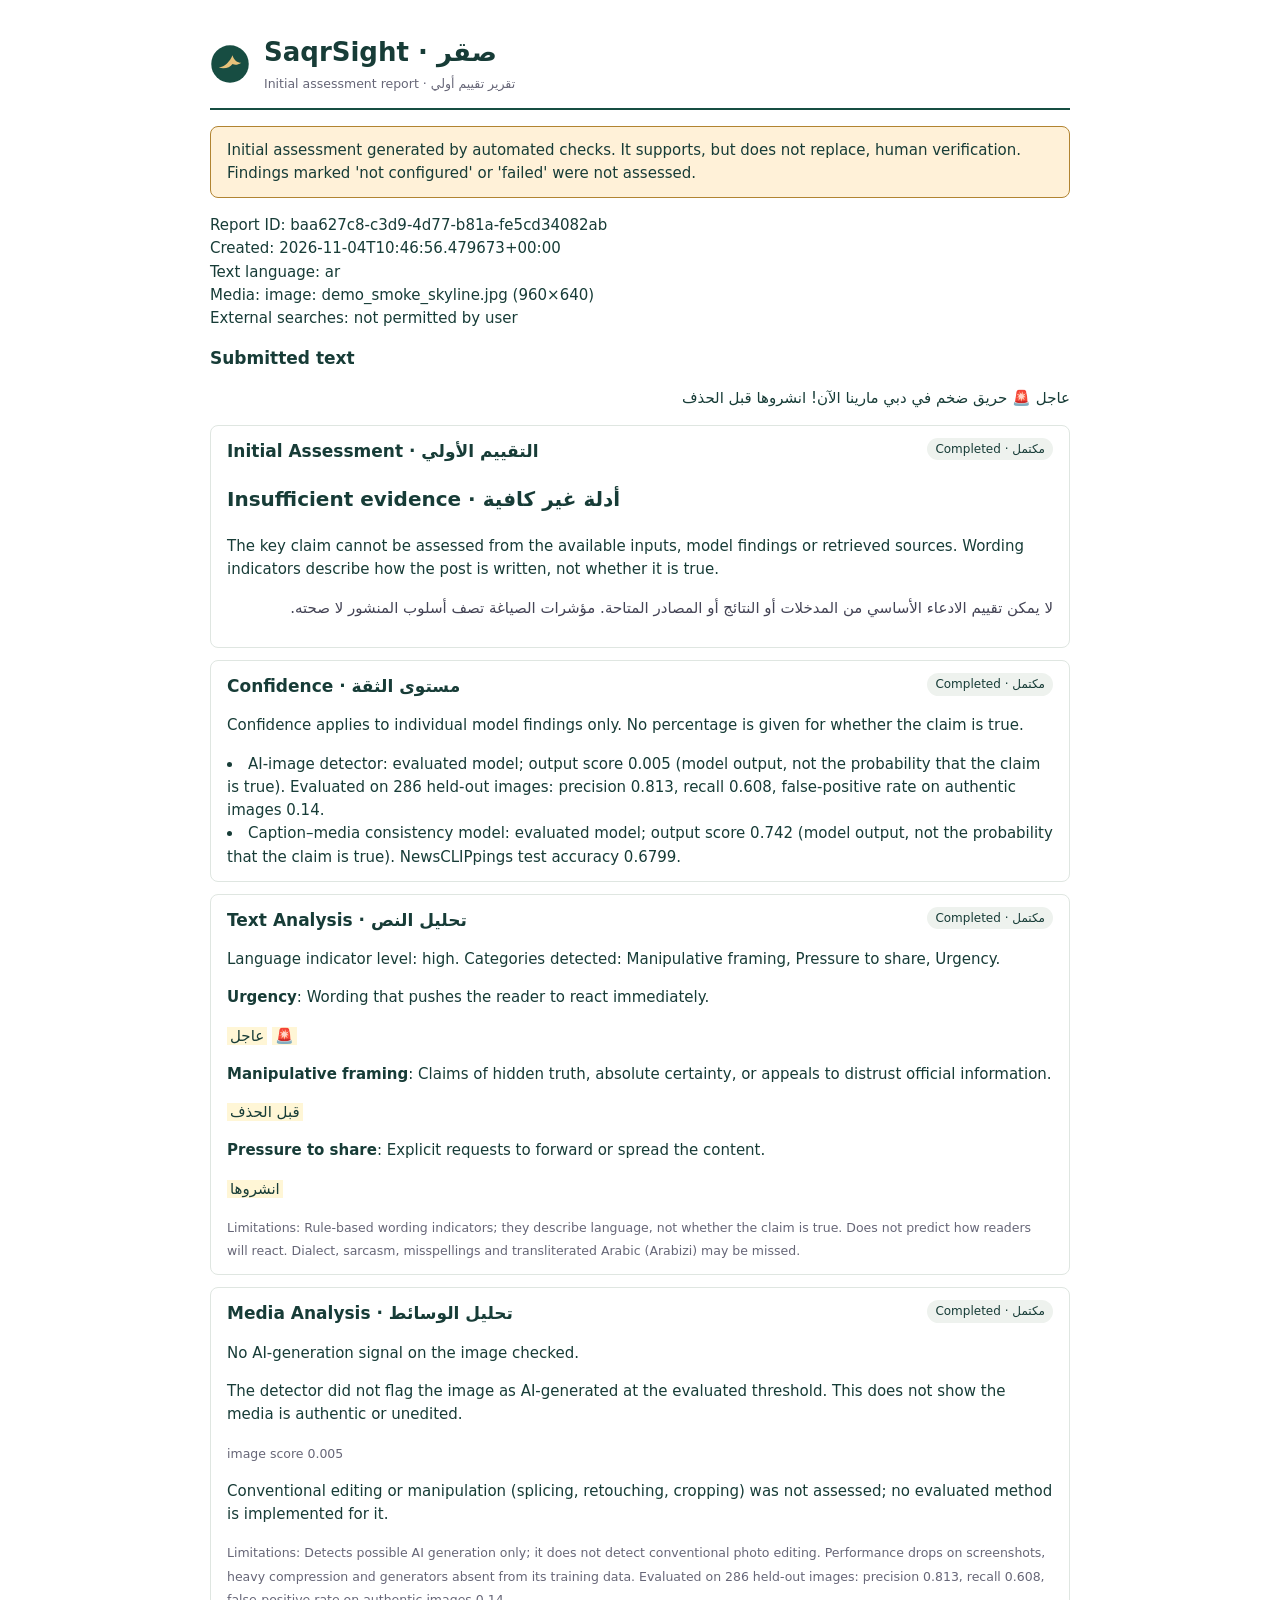
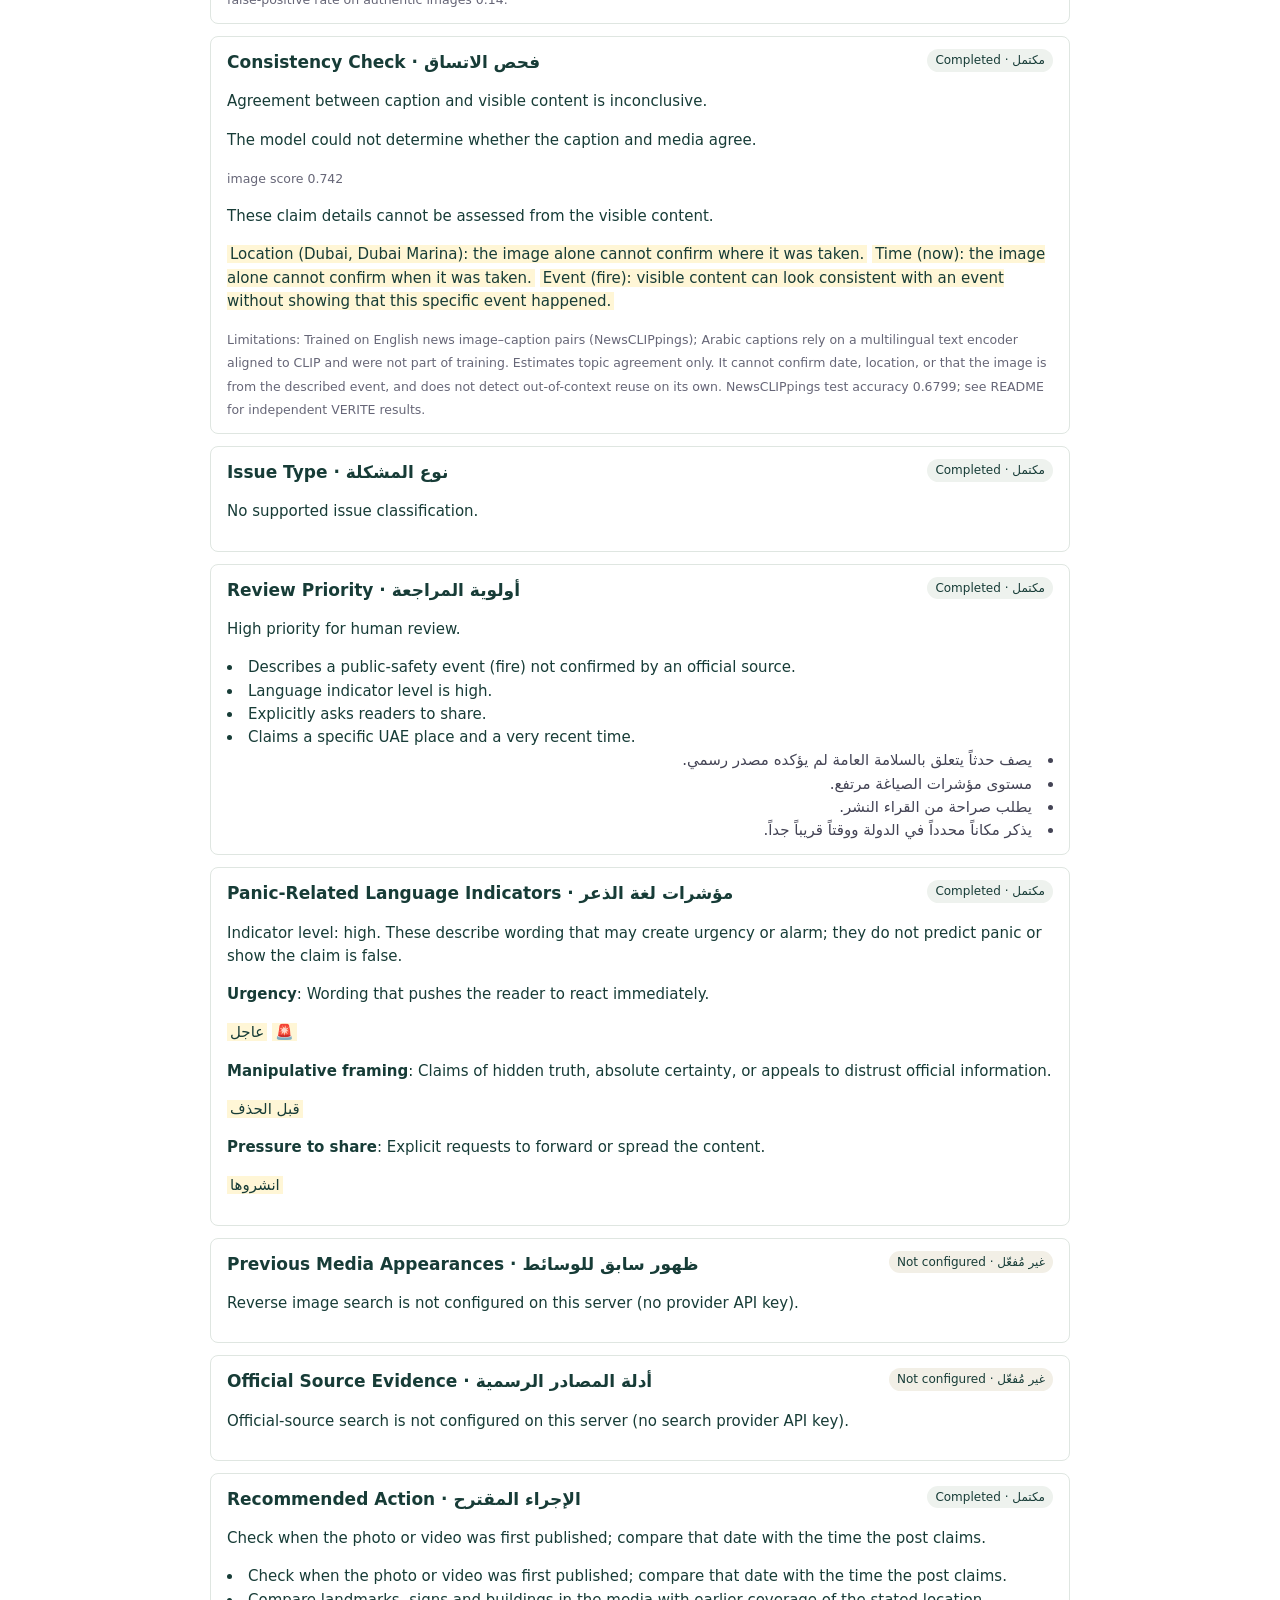
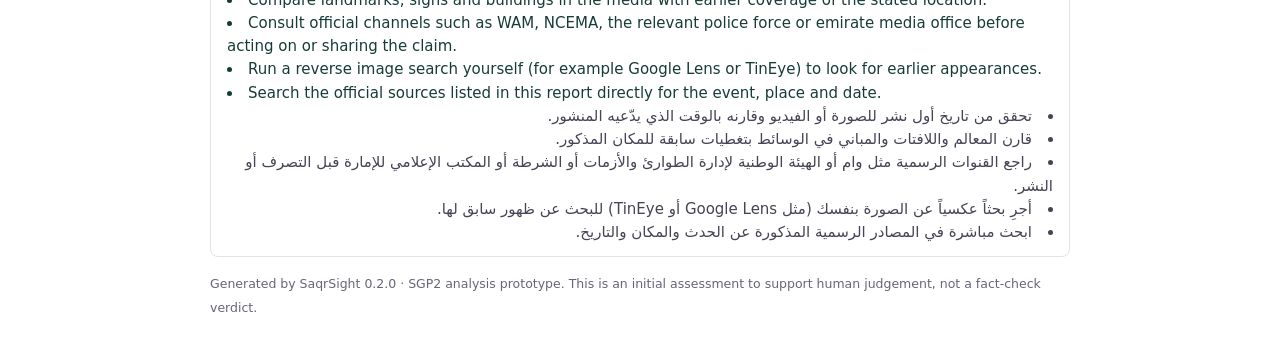
==== samples/example_reports/ar-urgent-fire.html @ 80b72180 "Select validated AI-image detector, add visual results to README, generate example reports Co-Author" ====
<!doctype html><html lang="en"><meta charset="utf-8"><meta name="viewport" content="width=device-width,initial-scale=1">
<title>SaqrSight assessment report</title><style>body{font:15px/1.55 system-ui,-apple-system,'Segoe UI',Tahoma,sans-serif;max-width:860px;margin:32px auto;
padding:0 20px;color:#173c37;background:#fff}h1{font-size:26px;margin:0}h2{font-size:17px;margin:0 0 6px}
header{display:flex;gap:14px;align-items:center;border-bottom:2px solid #174d42;padding-bottom:12px}
aside{padding:12px 16px;background:#fff1d8;border:1px solid #b18432;border-radius:8px;margin:16px 0}
section{break-inside:avoid;border:1px solid #dfe6e1;border-radius:8px;padding:12px 16px;margin:12px 0}
.status{float:inline-end;font-size:12px;padding:2px 8px;border-radius:99px;background:#eef2ee}
.status.failed{background:#fde4e0}.status.not_configured{background:#f2efe6}
.verdict{font-size:20px;font-weight:700}.ar{direction:rtl;text-align:right;color:#445}
q{background:#fff6d6;padding:0 3px;quotes:none}small{color:#667}pre{white-space:pre-wrap;font:inherit}
@media print{body{margin:0}}</style>
<header><svg width="40" height="40" viewBox="0 0 64 64" aria-hidden="true"><circle cx="32" cy="32" r="30" fill="#174d42"/><path d="M14 38c10-2 18-10 22-20 2 8 8 12 14 12-6 4-10 4-14 2-4 6-12 8-22 6z" fill="#e7c27a"/></svg>
<div><h1>SaqrSight · صقر</h1><small>Initial assessment report · تقرير تقييم أولي</small></div></header>
<aside>Initial assessment generated by automated checks. It supports, but does not replace, human verification. Findings marked &#x27;not configured&#x27; or &#x27;failed&#x27; were not assessed.</aside>
<p>Report ID: baa627c8-c3d9-4d77-b81a-fe5cd34082ab<br>Created: 2026-11-04T10:46:56.479673+00:00<br>Text language: ar
<br>Media: image: demo_smoke_skyline.jpg (960×640)<br>External searches: not permitted by user</p>
<h2>Submitted text</h2><pre dir="auto">عاجل 🚨 حريق ضخم في دبي مارينا الآن! انشروها قبل الحذف</pre>
<section><span class="status completed">Completed · مكتمل</span><h2>Initial Assessment · <span dir="rtl">التقييم الأولي</span></h2><p class="verdict">Insufficient evidence · <span dir="rtl">أدلة غير كافية</span></p><p>The key claim cannot be assessed from the available inputs, model findings or retrieved sources. Wording indicators describe how the post is written, not whether it is true.</p><p class="ar" dir="rtl">لا يمكن تقييم الادعاء الأساسي من المدخلات أو النتائج أو المصادر المتاحة. مؤشرات الصياغة تصف أسلوب المنشور لا صحته.</p></section><section><span class="status completed">Completed · مكتمل</span><h2>Confidence · <span dir="rtl">مستوى الثقة</span></h2><p>Confidence applies to individual model findings only. No percentage is given for whether the claim is true.</p><li>AI-image detector: evaluated model; output score 0.005 (model output, not the probability that the claim is true). Evaluated on 286 held-out images: precision 0.813, recall 0.608, false-positive rate on authentic images 0.14.</li><li>Caption–media consistency model: evaluated model; output score 0.742 (model output, not the probability that the claim is true). NewsCLIPpings test accuracy 0.6799.</li></section><section><span class="status completed">Completed · مكتمل</span><h2>Text Analysis · <span dir="rtl">تحليل النص</span></h2><p>Language indicator level: high. Categories detected: Manipulative framing, Pressure to share, Urgency.</p><p><b>Urgency</b>: Wording that pushes the reader to react immediately.</p><p><q dir="auto">عاجل</q> <q dir="auto">🚨</q></p><p><b>Manipulative framing</b>: Claims of hidden truth, absolute certainty, or appeals to distrust official information.</p><p><q dir="auto">قبل الحذف</q></p><p><b>Pressure to share</b>: Explicit requests to forward or spread the content.</p><p><q dir="auto">انشروها</q></p><small>Limitations: Rule-based wording indicators; they describe language, not whether the claim is true. Does not predict how readers will react. Dialect, sarcasm, misspellings and transliterated Arabic (Arabizi) may be missed.</small></section><section><span class="status completed">Completed · مكتمل</span><h2>Media Analysis · <span dir="rtl">تحليل الوسائط</span></h2><p>No AI-generation signal on the image checked.</p><p>The detector did not flag the image as AI-generated at the evaluated threshold. This does not show the media is authentic or unedited.</p><small>image score 0.005</small><br><p>Conventional editing or manipulation (splicing, retouching, cropping) was not assessed; no evaluated method is implemented for it.</p><small>Limitations: Detects possible AI generation only; it does not detect conventional photo editing. Performance drops on screenshots, heavy compression and generators absent from its training data. Evaluated on 286 held-out images: precision 0.813, recall 0.608, false-positive rate on authentic images 0.14.</small></section><section><span class="status completed">Completed · مكتمل</span><h2>Consistency Check · <span dir="rtl">فحص الاتساق</span></h2><p>Agreement between caption and visible content is inconclusive.</p><p>The model could not determine whether the caption and media agree.</p><small>image score 0.742</small><br><p>These claim details cannot be assessed from the visible content.</p><p><q dir="auto">Location (Dubai, Dubai Marina): the image alone cannot confirm where it was taken.</q> <q dir="auto">Time (now): the image alone cannot confirm when it was taken.</q> <q dir="auto">Event (fire): visible content can look consistent with an event without showing that this specific event happened.</q></p><small>Limitations: Trained on English news image–caption pairs (NewsCLIPpings); Arabic captions rely on a multilingual text encoder aligned to CLIP and were not part of training. Estimates topic agreement only. It cannot confirm date, location, or that the image is from the described event, and does not detect out-of-context reuse on its own. NewsCLIPpings test accuracy 0.6799; see README for independent VERITE results.</small></section><section><span class="status completed">Completed · مكتمل</span><h2>Issue Type · <span dir="rtl">نوع المشكلة</span></h2><p>No supported issue classification.</p></section><section><span class="status completed">Completed · مكتمل</span><h2>Review Priority · <span dir="rtl">أولوية المراجعة</span></h2><p>High priority for human review.</p><li>Describes a public-safety event (fire) not confirmed by an official source.</li><li>Language indicator level is high.</li><li>Explicitly asks readers to share.</li><li>Claims a specific UAE place and a very recent time.</li><li class="ar" dir="rtl">يصف حدثاً يتعلق بالسلامة العامة لم يؤكده مصدر رسمي.</li><li class="ar" dir="rtl">مستوى مؤشرات الصياغة مرتفع.</li><li class="ar" dir="rtl">يطلب صراحة من القراء النشر.</li><li class="ar" dir="rtl">يذكر مكاناً محدداً في الدولة ووقتاً قريباً جداً.</li></section><section><span class="status completed">Completed · مكتمل</span><h2>Panic-Related Language Indicators · <span dir="rtl">مؤشرات لغة الذعر</span></h2><p>Indicator level: high. These describe wording that may create urgency or alarm; they do not predict panic or show the claim is false.</p><p><b>Urgency</b>: Wording that pushes the reader to react immediately.</p><p><q dir="auto">عاجل</q> <q dir="auto">🚨</q></p><p><b>Manipulative framing</b>: Claims of hidden truth, absolute certainty, or appeals to distrust official information.</p><p><q dir="auto">قبل الحذف</q></p><p><b>Pressure to share</b>: Explicit requests to forward or spread the content.</p><p><q dir="auto">انشروها</q></p></section><section><span class="status not_configured">Not configured · غير مُفعّل</span><h2>Previous Media Appearances · <span dir="rtl">ظهور سابق للوسائط</span></h2><p>Reverse image search is not configured on this server (no provider API key).</p></section><section><span class="status not_configured">Not configured · غير مُفعّل</span><h2>Official Source Evidence · <span dir="rtl">أدلة المصادر الرسمية</span></h2><p>Official-source search is not configured on this server (no search provider API key).</p></section><section><span class="status completed">Completed · مكتمل</span><h2>Recommended Action · <span dir="rtl">الإجراء المقترح</span></h2><p>Check when the photo or video was first published; compare that date with the time the post claims.</p><li>Check when the photo or video was first published; compare that date with the time the post claims.</li><li>Compare landmarks, signs and buildings in the media with earlier coverage of the stated location.</li><li>Consult official channels such as WAM, NCEMA, the relevant police force or emirate media office before acting on or sharing the claim.</li><li>Run a reverse image search yourself (for example Google Lens or TinEye) to look for earlier appearances.</li><li>Search the official sources listed in this report directly for the event, place and date.</li><li class="ar" dir="rtl">تحقق من تاريخ أول نشر للصورة أو الفيديو وقارنه بالوقت الذي يدّعيه المنشور.</li><li class="ar" dir="rtl">قارن المعالم واللافتات والمباني في الوسائط بتغطيات سابقة للمكان المذكور.</li><li class="ar" dir="rtl">راجع القنوات الرسمية مثل وام أو الهيئة الوطنية لإدارة الطوارئ والأزمات أو الشرطة أو المكتب الإعلامي للإمارة قبل التصرف أو النشر.</li><li class="ar" dir="rtl">أجرِ بحثاً عكسياً عن الصورة بنفسك (مثل Google Lens أو TinEye) للبحث عن ظهور سابق لها.</li><li class="ar" dir="rtl">ابحث مباشرة في المصادر الرسمية المذكورة عن الحدث والمكان والتاريخ.</li></section>
<p><small>Generated by SaqrSight 0.2.0 · SGP2 analysis prototype. This is an initial
assessment to support human judgement, not a fact-check verdict.</small></p></html>
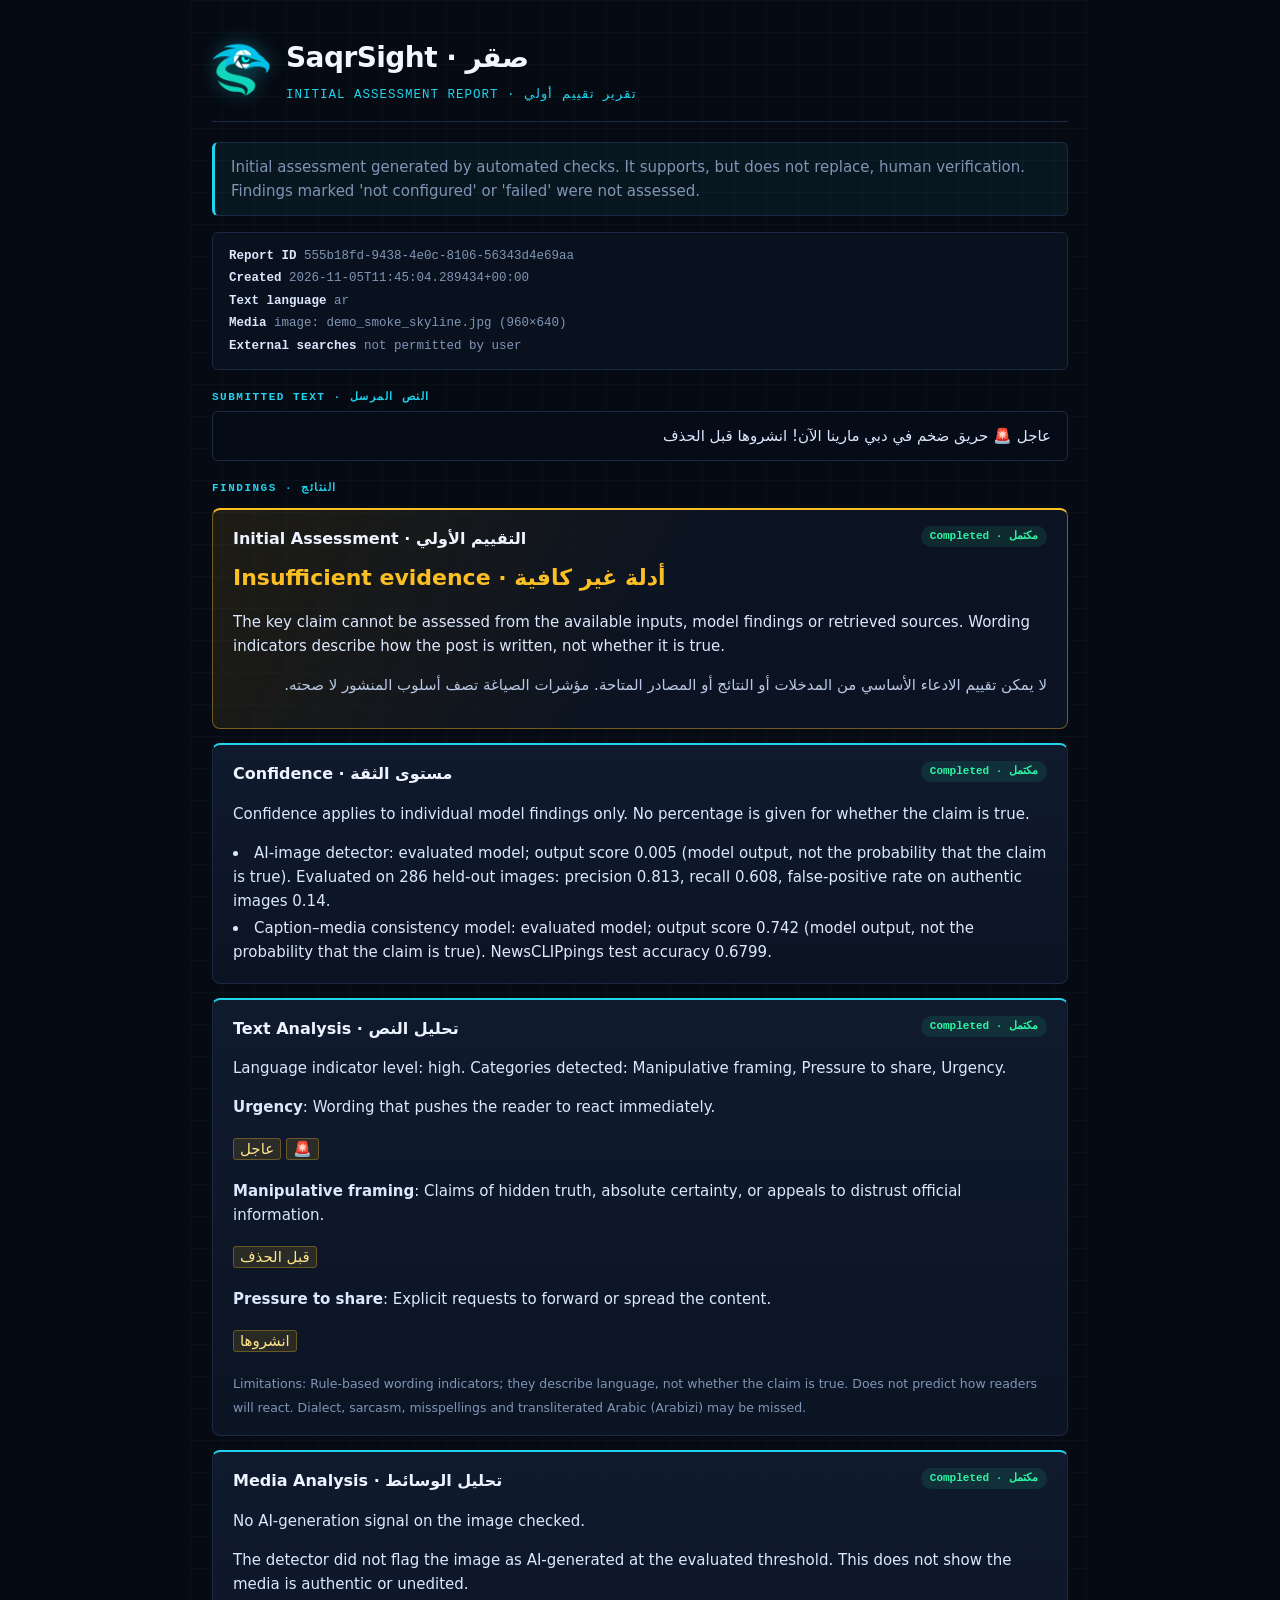
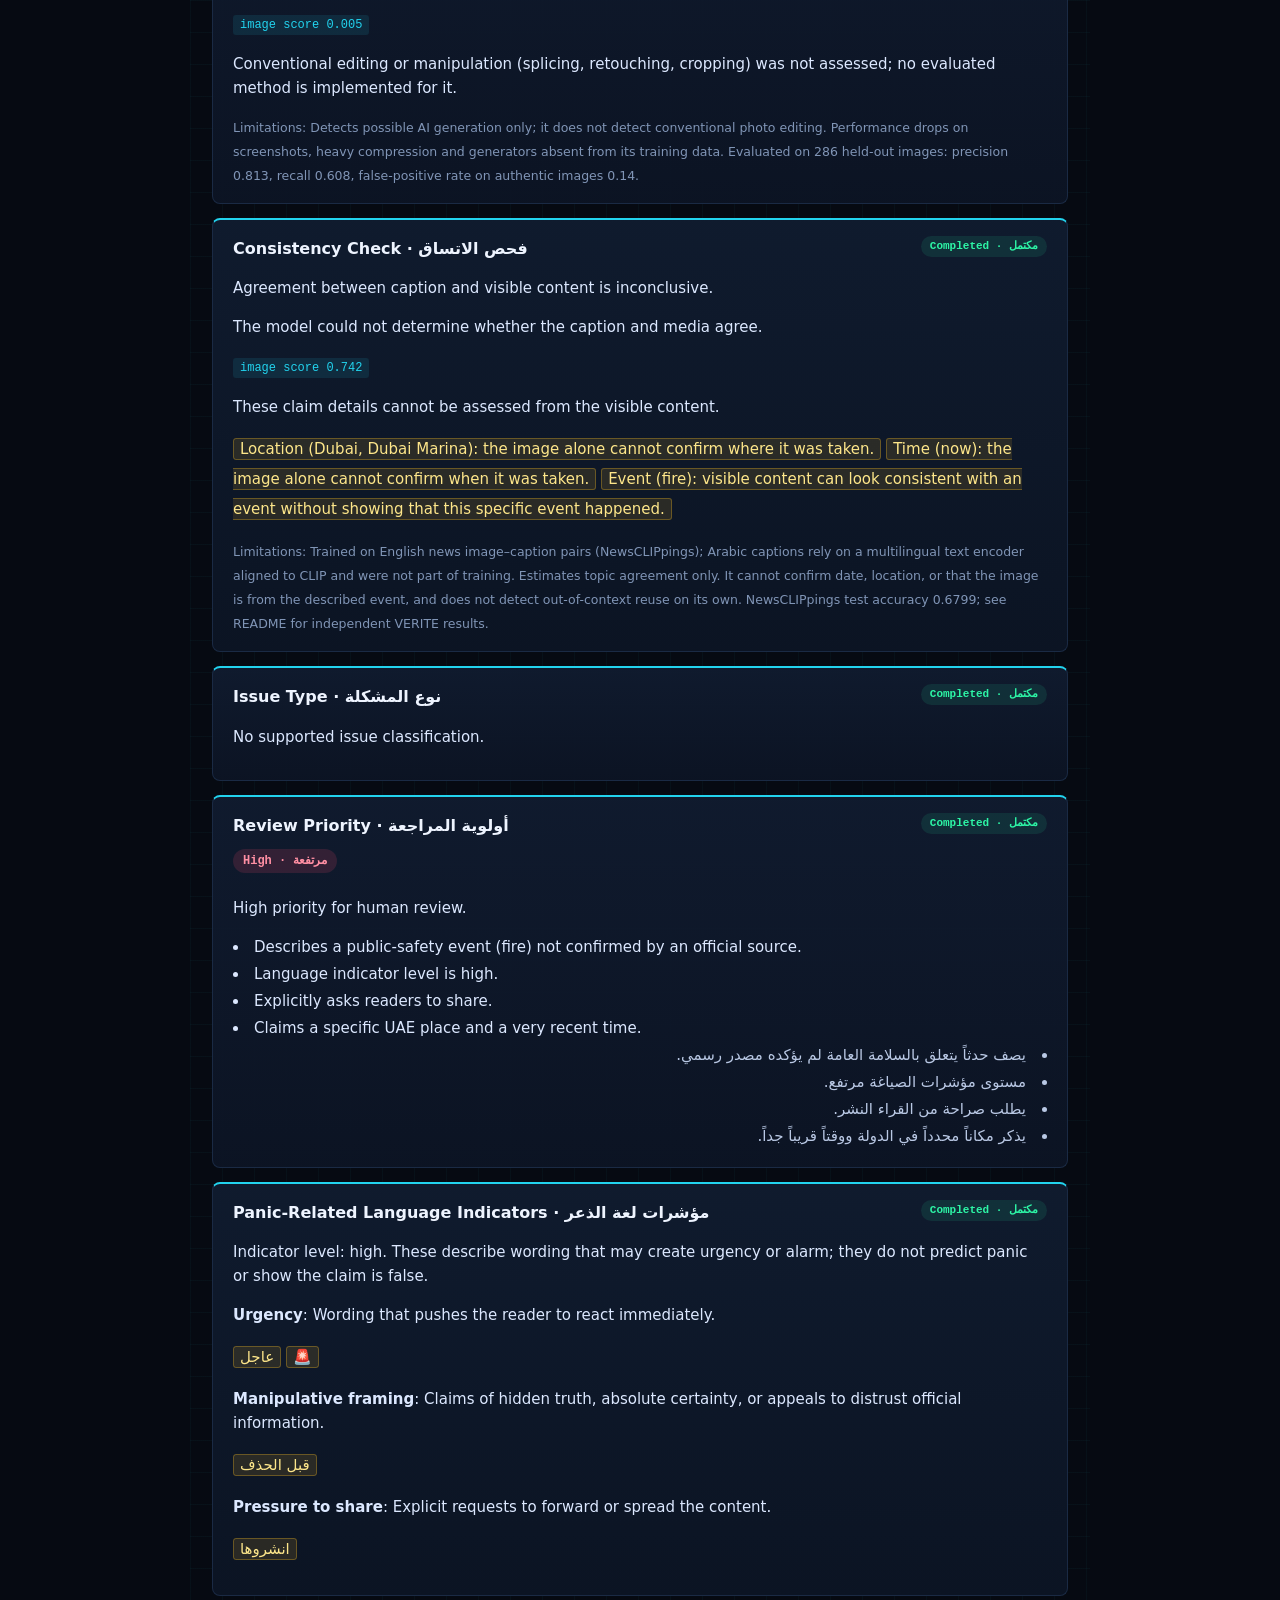
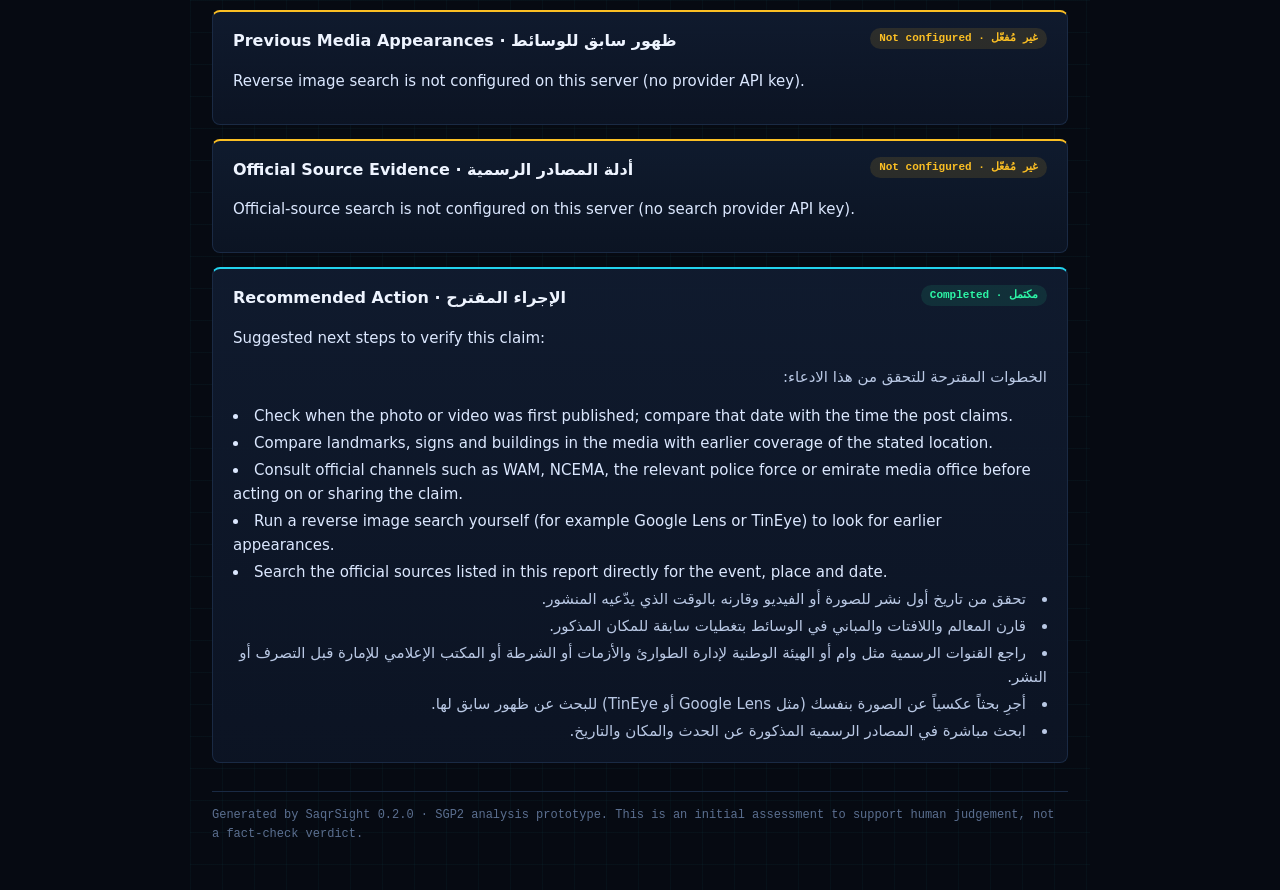
==== commit 6abc4627: "Restyle HTML report export to the cyber theme with embedded logo; light layout when printed Also sto" ====
--- a/samples/example_reports/ar-urgent-fire.html
+++ b/samples/example_reports/ar-urgent-fire.html
@@ -1,20 +1,68 @@
 <!doctype html><html lang="en"><meta charset="utf-8"><meta name="viewport" content="width=device-width,initial-scale=1">
-<title>SaqrSight assessment report</title><style>body{font:15px/1.55 system-ui,-apple-system,'Segoe UI',Tahoma,sans-serif;max-width:860px;margin:32px auto;
-padding:0 20px;color:#173c37;background:#fff}h1{font-size:26px;margin:0}h2{font-size:17px;margin:0 0 6px}
-header{display:flex;gap:14px;align-items:center;border-bottom:2px solid #174d42;padding-bottom:12px}
-aside{padding:12px 16px;background:#fff1d8;border:1px solid #b18432;border-radius:8px;margin:16px 0}
-section{break-inside:avoid;border:1px solid #dfe6e1;border-radius:8px;padding:12px 16px;margin:12px 0}
-.status{float:inline-end;font-size:12px;padding:2px 8px;border-radius:99px;background:#eef2ee}
-.status.failed{background:#fde4e0}.status.not_configured{background:#f2efe6}
-.verdict{font-size:20px;font-weight:700}.ar{direction:rtl;text-align:right;color:#445}
-q{background:#fff6d6;padding:0 3px;quotes:none}small{color:#667}pre{white-space:pre-wrap;font:inherit}
-@media print{body{margin:0}}</style>
-<header><svg width="40" height="40" viewBox="0 0 64 64" aria-hidden="true"><circle cx="32" cy="32" r="30" fill="#174d42"/><path d="M14 38c10-2 18-10 22-20 2 8 8 12 14 12-6 4-10 4-14 2-4 6-12 8-22 6z" fill="#e7c27a"/></svg>
-<div><h1>SaqrSight · صقر</h1><small>Initial assessment report · تقرير تقييم أولي</small></div></header>
+<title>SaqrSight assessment report</title><style>:root{--bg:#060a12;--panel:#0c1424;--panel2:#101b2f;--line:#1a2a44;--line2:#24395c;--ink:#dce8ff;--muted:#8095b6;
+--dim:#5b6f90;--cyan:#22d3ee;--green:#2df5a6;--amber:#fbbf24;--red:#ff4d6d;--violet:#7c5cff;
+--mono:ui-monospace,'SF Mono',SFMono-Regular,Menlo,Consolas,monospace}
+*{box-sizing:border-box}
+html{background:var(--bg);color-scheme:dark}
+body{font:15px/1.6 system-ui,-apple-system,'Segoe UI',Tahoma,sans-serif;max-width:900px;margin:0 auto;padding:36px 22px 48px;
+color:var(--ink);background:
+linear-gradient(rgba(34,211,238,.035) 1px,transparent 1px) 0 0/32px 32px,
+linear-gradient(90deg,rgba(34,211,238,.035) 1px,transparent 1px) 0 0/32px 32px,
+radial-gradient(900px 500px at 90% -10%,rgba(34,211,238,.09),transparent 60%),var(--bg)}
+h1{font-size:28px;margin:0;letter-spacing:-.02em;color:#f1f6ff}h2{font-size:16px;margin:0 0 8px;color:#eef4ff}
+header{display:flex;gap:16px;align-items:center;border-bottom:1px solid var(--line);padding-bottom:16px;margin-bottom:20px}
+header img{width:58px;height:58px;filter:drop-shadow(0 0 10px rgba(34,211,238,.35))}
+header small{font-family:var(--mono);color:var(--cyan);letter-spacing:1px}
+aside{padding:12px 16px;background:rgba(34,211,238,.06);border:1px solid var(--line);border-inline-start:3px solid var(--cyan);
+border-radius:6px;margin:16px 0;color:var(--muted)}
+.meta{font-family:var(--mono);font-size:12.5px;color:var(--muted);background:rgba(12,20,36,.7);border:1px solid var(--line);
+border-radius:6px;padding:12px 16px;line-height:1.8}
+.meta b{color:var(--ink);font-weight:600}
+section{break-inside:avoid;background:linear-gradient(180deg,rgba(16,27,47,.95),rgba(12,20,36,.95));border:1px solid var(--line);
+border-top:2px solid var(--cyan);border-radius:8px;padding:16px 20px;margin:14px 0}
+section.st-failed{border-top-color:var(--red)}section.st-not_configured{border-top-color:var(--amber)}
+section.st-not_applicable{border-top-color:var(--line2)}
+.status{float:inline-end;font:600 11px/1 var(--mono);padding:5px 9px;border-radius:99px;background:rgba(45,245,166,.1);color:var(--green)}
+.status.failed{background:rgba(255,77,109,.14);color:#ff8fa3}.status.not_configured{background:rgba(251,191,36,.12);color:var(--amber)}
+.status.not_applicable{background:rgba(128,149,182,.12);color:var(--dim)}.status.pending{background:rgba(124,92,255,.16);color:#b6a5ff}
+.verdict{font-size:22px;font-weight:700;margin:6px 0 10px}
+section.v-potentially_misleading{border-color:rgba(255,77,109,.5);border-top-color:var(--red);
+background:linear-gradient(120deg,rgba(255,77,109,.12),rgba(12,20,36,.96) 55%)}
+section.v-apparently_consistent{border-color:rgba(45,245,166,.45);border-top-color:var(--green);
+background:linear-gradient(120deg,rgba(45,245,166,.10),rgba(12,20,36,.96) 55%)}
+section.v-insufficient_evidence{border-color:rgba(251,191,36,.42);border-top-color:var(--amber);
+background:linear-gradient(120deg,rgba(251,191,36,.10),rgba(12,20,36,.96) 55%)}
+.v-potentially_misleading .verdict{color:#ff8fa3}.v-apparently_consistent .verdict{color:var(--green)}
+.v-insufficient_evidence .verdict{color:var(--amber)}
+.prio{display:inline-block;font:700 12px/1 var(--mono);padding:6px 10px;border-radius:99px;margin:2px 0 8px}
+.prio.high{background:rgba(255,77,109,.15);color:#ff8fa3}.prio.medium{background:rgba(251,191,36,.13);color:var(--amber)}
+.prio.low{background:rgba(45,245,166,.1);color:var(--green)}
+.ar{direction:rtl;text-align:right;color:#b9c8e4}
+li{margin:3px 0}
+q{background:rgba(251,191,36,.12);color:#fde68a;border:1px solid rgba(251,191,36,.3);border-radius:3px;padding:1px 6px;quotes:none;
+line-height:2}
+small{color:var(--muted)}
+.chip{display:inline-block;font:12px/1 var(--mono);color:var(--cyan);background:rgba(34,211,238,.1);border-radius:3px;padding:4px 7px;margin:2px 4px 2px 0}
+.src{border-inline-start:3px solid var(--cyan);padding:4px 12px;margin:8px 0}
+a{color:var(--cyan);font-weight:600;word-break:break-word}
+pre{white-space:pre-wrap;font:inherit;background:rgba(7,13,24,.8);border:1px solid var(--line);border-radius:6px;padding:12px 16px;margin:0}
+.label{font:600 11px/1 var(--mono);color:var(--cyan);letter-spacing:1.5px;text-transform:uppercase;margin:22px 0 8px}
+footer{margin-top:28px;padding-top:14px;border-top:1px solid var(--line);font-family:var(--mono);font-size:12px;color:var(--dim)}
+@media print{
+html,body{background:#fff!important;color:#111}
+body{padding:0;max-width:none}
+section,aside,.meta,pre{background:#fff!important;border-color:#ccd!important;color:#111}
+h1,h2,.ar,small,.meta b,footer,header small{color:#111!important}
+.status,.prio,.chip,q{background:#f1f3f7!important;color:#111!important;border-color:#ccd!important}
+.verdict{color:#111!important}a{color:#0a58a0}
+section{border-top-width:3px}
+}</style>
+<header><img src="[data-uri]" alt="SaqrSight logo"><div><h1>SaqrSight · صقر</h1><small>INITIAL ASSESSMENT REPORT · تقرير تقييم أولي</small></div></header>
 <aside>Initial assessment generated by automated checks. It supports, but does not replace, human verification. Findings marked &#x27;not configured&#x27; or &#x27;failed&#x27; were not assessed.</aside>
-<p>Report ID: baa627c8-c3d9-4d77-b81a-fe5cd34082ab<br>Created: 2026-11-04T10:46:56.479673+00:00<br>Text language: ar
-<br>Media: image: demo_smoke_skyline.jpg (960×640)<br>External searches: not permitted by user</p>
-<h2>Submitted text</h2><pre dir="auto">عاجل 🚨 حريق ضخم في دبي مارينا الآن! انشروها قبل الحذف</pre>
-<section><span class="status completed">Completed · مكتمل</span><h2>Initial Assessment · <span dir="rtl">التقييم الأولي</span></h2><p class="verdict">Insufficient evidence · <span dir="rtl">أدلة غير كافية</span></p><p>The key claim cannot be assessed from the available inputs, model findings or retrieved sources. Wording indicators describe how the post is written, not whether it is true.</p><p class="ar" dir="rtl">لا يمكن تقييم الادعاء الأساسي من المدخلات أو النتائج أو المصادر المتاحة. مؤشرات الصياغة تصف أسلوب المنشور لا صحته.</p></section><section><span class="status completed">Completed · مكتمل</span><h2>Confidence · <span dir="rtl">مستوى الثقة</span></h2><p>Confidence applies to individual model findings only. No percentage is given for whether the claim is true.</p><li>AI-image detector: evaluated model; output score 0.005 (model output, not the probability that the claim is true). Evaluated on 286 held-out images: precision 0.813, recall 0.608, false-positive rate on authentic images 0.14.</li><li>Caption–media consistency model: evaluated model; output score 0.742 (model output, not the probability that the claim is true). NewsCLIPpings test accuracy 0.6799.</li></section><section><span class="status completed">Completed · مكتمل</span><h2>Text Analysis · <span dir="rtl">تحليل النص</span></h2><p>Language indicator level: high. Categories detected: Manipulative framing, Pressure to share, Urgency.</p><p><b>Urgency</b>: Wording that pushes the reader to react immediately.</p><p><q dir="auto">عاجل</q> <q dir="auto">🚨</q></p><p><b>Manipulative framing</b>: Claims of hidden truth, absolute certainty, or appeals to distrust official information.</p><p><q dir="auto">قبل الحذف</q></p><p><b>Pressure to share</b>: Explicit requests to forward or spread the content.</p><p><q dir="auto">انشروها</q></p><small>Limitations: Rule-based wording indicators; they describe language, not whether the claim is true. Does not predict how readers will react. Dialect, sarcasm, misspellings and transliterated Arabic (Arabizi) may be missed.</small></section><section><span class="status completed">Completed · مكتمل</span><h2>Media Analysis · <span dir="rtl">تحليل الوسائط</span></h2><p>No AI-generation signal on the image checked.</p><p>The detector did not flag the image as AI-generated at the evaluated threshold. This does not show the media is authentic or unedited.</p><small>image score 0.005</small><br><p>Conventional editing or manipulation (splicing, retouching, cropping) was not assessed; no evaluated method is implemented for it.</p><small>Limitations: Detects possible AI generation only; it does not detect conventional photo editing. Performance drops on screenshots, heavy compression and generators absent from its training data. Evaluated on 286 held-out images: precision 0.813, recall 0.608, false-positive rate on authentic images 0.14.</small></section><section><span class="status completed">Completed · مكتمل</span><h2>Consistency Check · <span dir="rtl">فحص الاتساق</span></h2><p>Agreement between caption and visible content is inconclusive.</p><p>The model could not determine whether the caption and media agree.</p><small>image score 0.742</small><br><p>These claim details cannot be assessed from the visible content.</p><p><q dir="auto">Location (Dubai, Dubai Marina): the image alone cannot confirm where it was taken.</q> <q dir="auto">Time (now): the image alone cannot confirm when it was taken.</q> <q dir="auto">Event (fire): visible content can look consistent with an event without showing that this specific event happened.</q></p><small>Limitations: Trained on English news image–caption pairs (NewsCLIPpings); Arabic captions rely on a multilingual text encoder aligned to CLIP and were not part of training. Estimates topic agreement only. It cannot confirm date, location, or that the image is from the described event, and does not detect out-of-context reuse on its own. NewsCLIPpings test accuracy 0.6799; see README for independent VERITE results.</small></section><section><span class="status completed">Completed · مكتمل</span><h2>Issue Type · <span dir="rtl">نوع المشكلة</span></h2><p>No supported issue classification.</p></section><section><span class="status completed">Completed · مكتمل</span><h2>Review Priority · <span dir="rtl">أولوية المراجعة</span></h2><p>High priority for human review.</p><li>Describes a public-safety event (fire) not confirmed by an official source.</li><li>Language indicator level is high.</li><li>Explicitly asks readers to share.</li><li>Claims a specific UAE place and a very recent time.</li><li class="ar" dir="rtl">يصف حدثاً يتعلق بالسلامة العامة لم يؤكده مصدر رسمي.</li><li class="ar" dir="rtl">مستوى مؤشرات الصياغة مرتفع.</li><li class="ar" dir="rtl">يطلب صراحة من القراء النشر.</li><li class="ar" dir="rtl">يذكر مكاناً محدداً في الدولة ووقتاً قريباً جداً.</li></section><section><span class="status completed">Completed · مكتمل</span><h2>Panic-Related Language Indicators · <span dir="rtl">مؤشرات لغة الذعر</span></h2><p>Indicator level: high. These describe wording that may create urgency or alarm; they do not predict panic or show the claim is false.</p><p><b>Urgency</b>: Wording that pushes the reader to react immediately.</p><p><q dir="auto">عاجل</q> <q dir="auto">🚨</q></p><p><b>Manipulative framing</b>: Claims of hidden truth, absolute certainty, or appeals to distrust official information.</p><p><q dir="auto">قبل الحذف</q></p><p><b>Pressure to share</b>: Explicit requests to forward or spread the content.</p><p><q dir="auto">انشروها</q></p></section><section><span class="status not_configured">Not configured · غير مُفعّل</span><h2>Previous Media Appearances · <span dir="rtl">ظهور سابق للوسائط</span></h2><p>Reverse image search is not configured on this server (no provider API key).</p></section><section><span class="status not_configured">Not configured · غير مُفعّل</span><h2>Official Source Evidence · <span dir="rtl">أدلة المصادر الرسمية</span></h2><p>Official-source search is not configured on this server (no search provider API key).</p></section><section><span class="status completed">Completed · مكتمل</span><h2>Recommended Action · <span dir="rtl">الإجراء المقترح</span></h2><p>Check when the photo or video was first published; compare that date with the time the post claims.</p><li>Check when the photo or video was first published; compare that date with the time the post claims.</li><li>Compare landmarks, signs and buildings in the media with earlier coverage of the stated location.</li><li>Consult official channels such as WAM, NCEMA, the relevant police force or emirate media office before acting on or sharing the claim.</li><li>Run a reverse image search yourself (for example Google Lens or TinEye) to look for earlier appearances.</li><li>Search the official sources listed in this report directly for the event, place and date.</li><li class="ar" dir="rtl">تحقق من تاريخ أول نشر للصورة أو الفيديو وقارنه بالوقت الذي يدّعيه المنشور.</li><li class="ar" dir="rtl">قارن المعالم واللافتات والمباني في الوسائط بتغطيات سابقة للمكان المذكور.</li><li class="ar" dir="rtl">راجع القنوات الرسمية مثل وام أو الهيئة الوطنية لإدارة الطوارئ والأزمات أو الشرطة أو المكتب الإعلامي للإمارة قبل التصرف أو النشر.</li><li class="ar" dir="rtl">أجرِ بحثاً عكسياً عن الصورة بنفسك (مثل Google Lens أو TinEye) للبحث عن ظهور سابق لها.</li><li class="ar" dir="rtl">ابحث مباشرة في المصادر الرسمية المذكورة عن الحدث والمكان والتاريخ.</li></section>
-<p><small>Generated by SaqrSight 0.2.0 · SGP2 analysis prototype. This is an initial
-assessment to support human judgement, not a fact-check verdict.</small></p></html>+<div class="meta"><b>Report ID</b> 555b18fd-9438-4e0c-8106-56343d4e69aa<br><b>Created</b> 2026-11-05T11:45:04.289434+00:00<br><b>Text language</b> ar
+<br><b>Media</b> image: demo_smoke_skyline.jpg (960×640)<br><b>External searches</b> not permitted by user</div>
+<p class="label">Submitted text · النص المرسل</p><pre dir="auto">عاجل 🚨 حريق ضخم في دبي مارينا الآن! انشروها قبل الحذف</pre>
+<p class="label">Findings · النتائج</p>
+<section class="st-completed v-insufficient_evidence"><span class="status completed">Completed · مكتمل</span><h2>Initial Assessment · <span dir="rtl">التقييم الأولي</span></h2><p class="verdict">Insufficient evidence · <span dir="rtl">أدلة غير كافية</span></p><p>The key claim cannot be assessed from the available inputs, model findings or retrieved sources. Wording indicators describe how the post is written, not whether it is true.</p><p class="ar" dir="rtl">لا يمكن تقييم الادعاء الأساسي من المدخلات أو النتائج أو المصادر المتاحة. مؤشرات الصياغة تصف أسلوب المنشور لا صحته.</p></section><section class="st-completed"><span class="status completed">Completed · مكتمل</span><h2>Confidence · <span dir="rtl">مستوى الثقة</span></h2><p>Confidence applies to individual model findings only. No percentage is given for whether the claim is true.</p><li>AI-image detector: evaluated model; output score 0.005 (model output, not the probability that the claim is true). Evaluated on 286 held-out images: precision 0.813, recall 0.608, false-positive rate on authentic images 0.14.</li><li>Caption–media consistency model: evaluated model; output score 0.742 (model output, not the probability that the claim is true). NewsCLIPpings test accuracy 0.6799.</li></section><section class="st-completed"><span class="status completed">Completed · مكتمل</span><h2>Text Analysis · <span dir="rtl">تحليل النص</span></h2><p>Language indicator level: high. Categories detected: Manipulative framing, Pressure to share, Urgency.</p><p><b>Urgency</b>: Wording that pushes the reader to react immediately.</p><p><q dir="auto">عاجل</q> <q dir="auto">🚨</q></p><p><b>Manipulative framing</b>: Claims of hidden truth, absolute certainty, or appeals to distrust official information.</p><p><q dir="auto">قبل الحذف</q></p><p><b>Pressure to share</b>: Explicit requests to forward or spread the content.</p><p><q dir="auto">انشروها</q></p><small>Limitations: Rule-based wording indicators; they describe language, not whether the claim is true. Does not predict how readers will react. Dialect, sarcasm, misspellings and transliterated Arabic (Arabizi) may be missed.</small></section><section class="st-completed"><span class="status completed">Completed · مكتمل</span><h2>Media Analysis · <span dir="rtl">تحليل الوسائط</span></h2><p>No AI-generation signal on the image checked.</p><p>The detector did not flag the image as AI-generated at the evaluated threshold. This does not show the media is authentic or unedited.</p><span class="chip">image score 0.005</span><p>Conventional editing or manipulation (splicing, retouching, cropping) was not assessed; no evaluated method is implemented for it.</p><small>Limitations: Detects possible AI generation only; it does not detect conventional photo editing. Performance drops on screenshots, heavy compression and generators absent from its training data. Evaluated on 286 held-out images: precision 0.813, recall 0.608, false-positive rate on authentic images 0.14.</small></section><section class="st-completed"><span class="status completed">Completed · مكتمل</span><h2>Consistency Check · <span dir="rtl">فحص الاتساق</span></h2><p>Agreement between caption and visible content is inconclusive.</p><p>The model could not determine whether the caption and media agree.</p><span class="chip">image score 0.742</span><p>These claim details cannot be assessed from the visible content.</p><p><q dir="auto">Location (Dubai, Dubai Marina): the image alone cannot confirm where it was taken.</q> <q dir="auto">Time (now): the image alone cannot confirm when it was taken.</q> <q dir="auto">Event (fire): visible content can look consistent with an event without showing that this specific event happened.</q></p><small>Limitations: Trained on English news image–caption pairs (NewsCLIPpings); Arabic captions rely on a multilingual text encoder aligned to CLIP and were not part of training. Estimates topic agreement only. It cannot confirm date, location, or that the image is from the described event, and does not detect out-of-context reuse on its own. NewsCLIPpings test accuracy 0.6799; see README for independent VERITE results.</small></section><section class="st-completed"><span class="status completed">Completed · مكتمل</span><h2>Issue Type · <span dir="rtl">نوع المشكلة</span></h2><p>No supported issue classification.</p></section><section class="st-completed"><span class="status completed">Completed · مكتمل</span><h2>Review Priority · <span dir="rtl">أولوية المراجعة</span></h2><span class="prio high">High · مرتفعة</span><p>High priority for human review.</p><li>Describes a public-safety event (fire) not confirmed by an official source.</li><li>Language indicator level is high.</li><li>Explicitly asks readers to share.</li><li>Claims a specific UAE place and a very recent time.</li><li class="ar" dir="rtl">يصف حدثاً يتعلق بالسلامة العامة لم يؤكده مصدر رسمي.</li><li class="ar" dir="rtl">مستوى مؤشرات الصياغة مرتفع.</li><li class="ar" dir="rtl">يطلب صراحة من القراء النشر.</li><li class="ar" dir="rtl">يذكر مكاناً محدداً في الدولة ووقتاً قريباً جداً.</li></section><section class="st-completed"><span class="status completed">Completed · مكتمل</span><h2>Panic-Related Language Indicators · <span dir="rtl">مؤشرات لغة الذعر</span></h2><p>Indicator level: high. These describe wording that may create urgency or alarm; they do not predict panic or show the claim is false.</p><p><b>Urgency</b>: Wording that pushes the reader to react immediately.</p><p><q dir="auto">عاجل</q> <q dir="auto">🚨</q></p><p><b>Manipulative framing</b>: Claims of hidden truth, absolute certainty, or appeals to distrust official information.</p><p><q dir="auto">قبل الحذف</q></p><p><b>Pressure to share</b>: Explicit requests to forward or spread the content.</p><p><q dir="auto">انشروها</q></p></section><section class="st-not_configured"><span class="status not_configured">Not configured · غير مُفعّل</span><h2>Previous Media Appearances · <span dir="rtl">ظهور سابق للوسائط</span></h2><p>Reverse image search is not configured on this server (no provider API key).</p></section><section class="st-not_configured"><span class="status not_configured">Not configured · غير مُفعّل</span><h2>Official Source Evidence · <span dir="rtl">أدلة المصادر الرسمية</span></h2><p>Official-source search is not configured on this server (no search provider API key).</p></section><section class="st-completed"><span class="status completed">Completed · مكتمل</span><h2>Recommended Action · <span dir="rtl">الإجراء المقترح</span></h2><p>Suggested next steps to verify this claim:</p><p class="ar" dir="rtl">الخطوات المقترحة للتحقق من هذا الادعاء:</p><li>Check when the photo or video was first published; compare that date with the time the post claims.</li><li>Compare landmarks, signs and buildings in the media with earlier coverage of the stated location.</li><li>Consult official channels such as WAM, NCEMA, the relevant police force or emirate media office before acting on or sharing the claim.</li><li>Run a reverse image search yourself (for example Google Lens or TinEye) to look for earlier appearances.</li><li>Search the official sources listed in this report directly for the event, place and date.</li><li class="ar" dir="rtl">تحقق من تاريخ أول نشر للصورة أو الفيديو وقارنه بالوقت الذي يدّعيه المنشور.</li><li class="ar" dir="rtl">قارن المعالم واللافتات والمباني في الوسائط بتغطيات سابقة للمكان المذكور.</li><li class="ar" dir="rtl">راجع القنوات الرسمية مثل وام أو الهيئة الوطنية لإدارة الطوارئ والأزمات أو الشرطة أو المكتب الإعلامي للإمارة قبل التصرف أو النشر.</li><li class="ar" dir="rtl">أجرِ بحثاً عكسياً عن الصورة بنفسك (مثل Google Lens أو TinEye) للبحث عن ظهور سابق لها.</li><li class="ar" dir="rtl">ابحث مباشرة في المصادر الرسمية المذكورة عن الحدث والمكان والتاريخ.</li></section>
+<footer>Generated by SaqrSight 0.2.0 · SGP2 analysis prototype. This is an initial
+assessment to support human judgement, not a fact-check verdict.</footer></html>
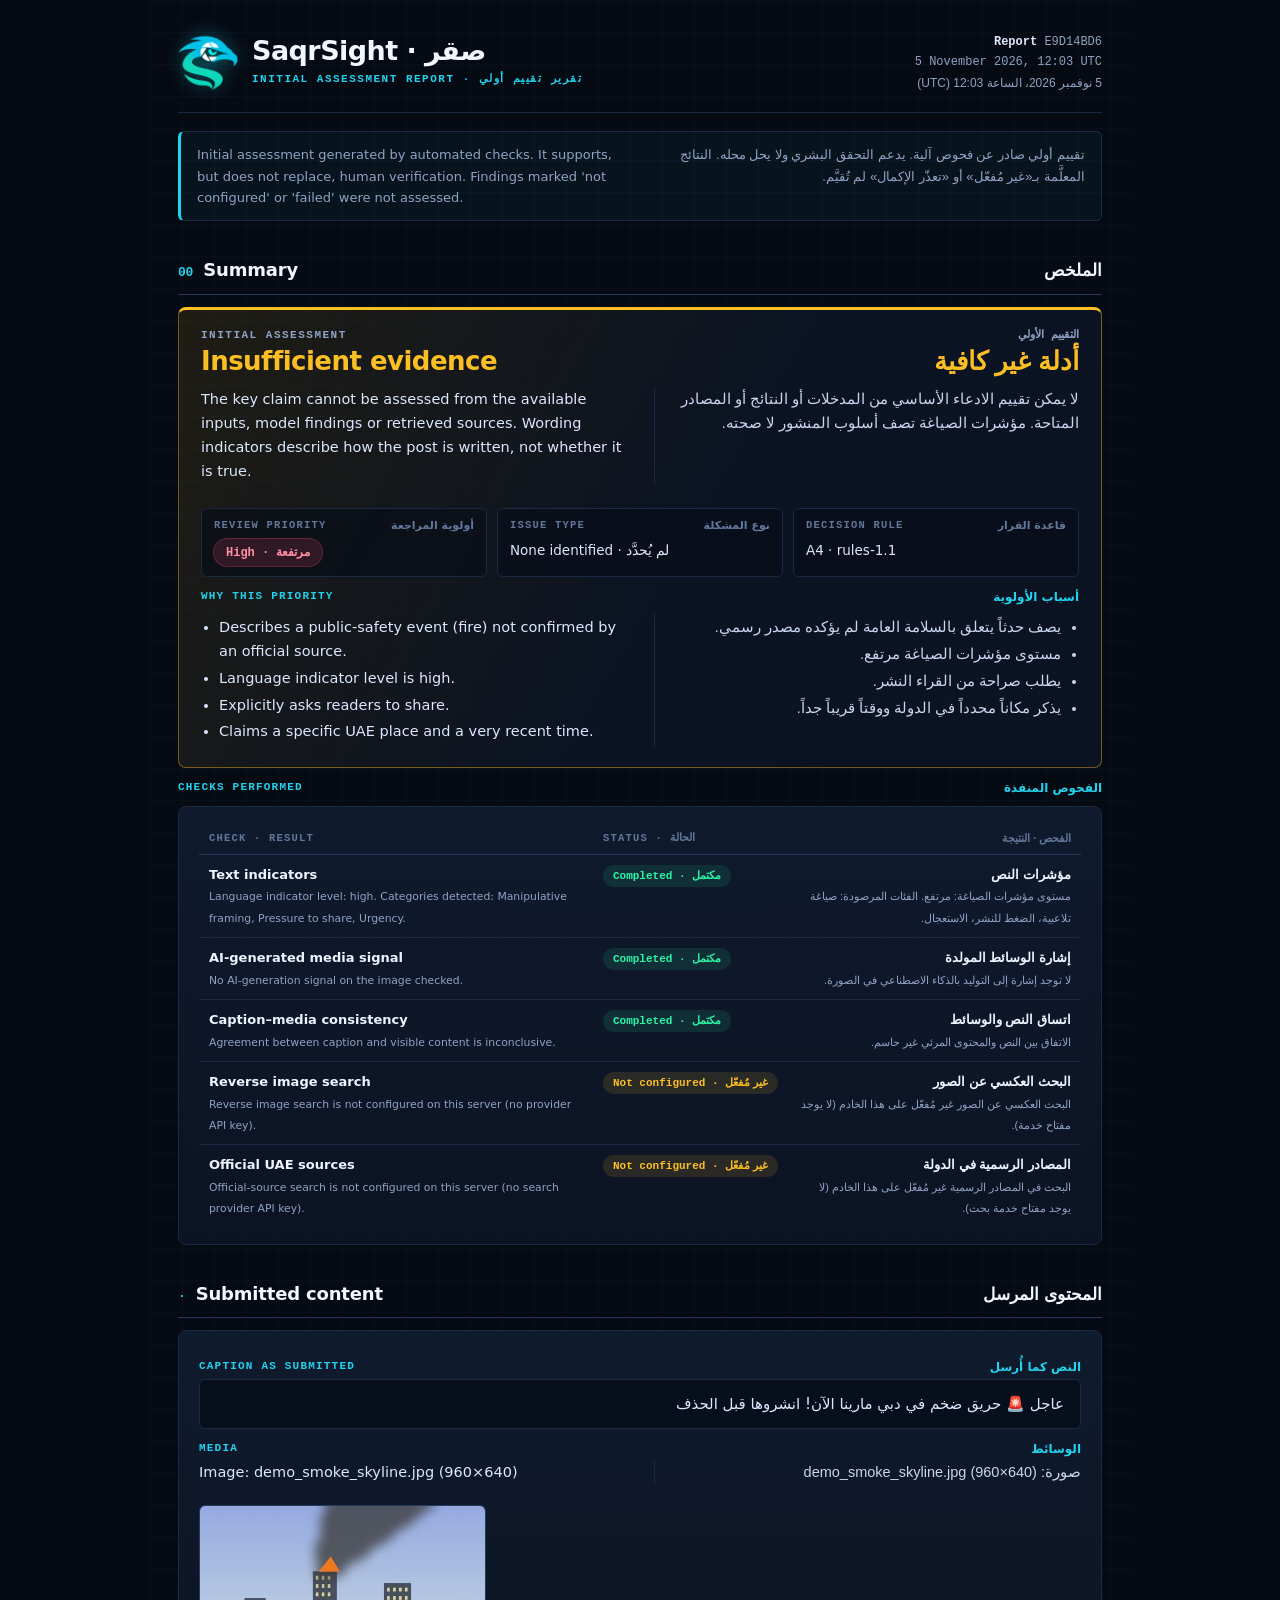
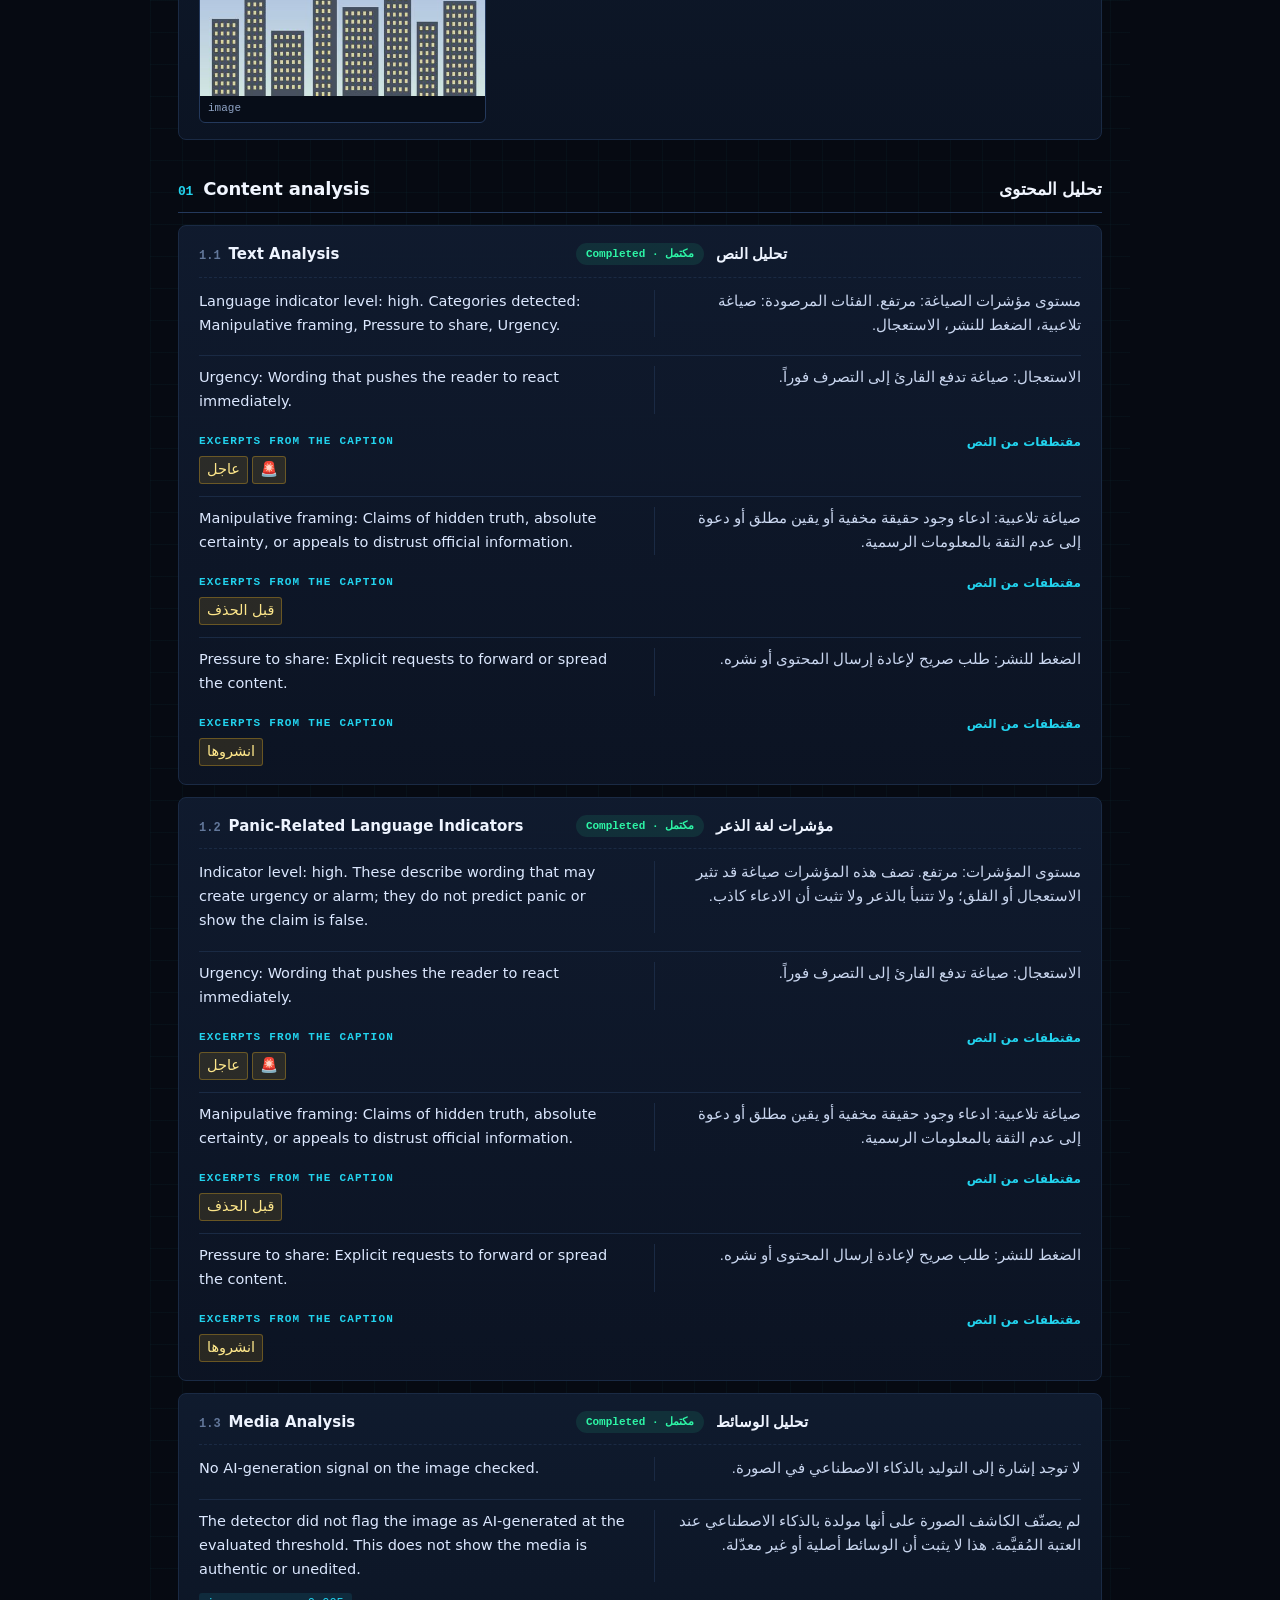
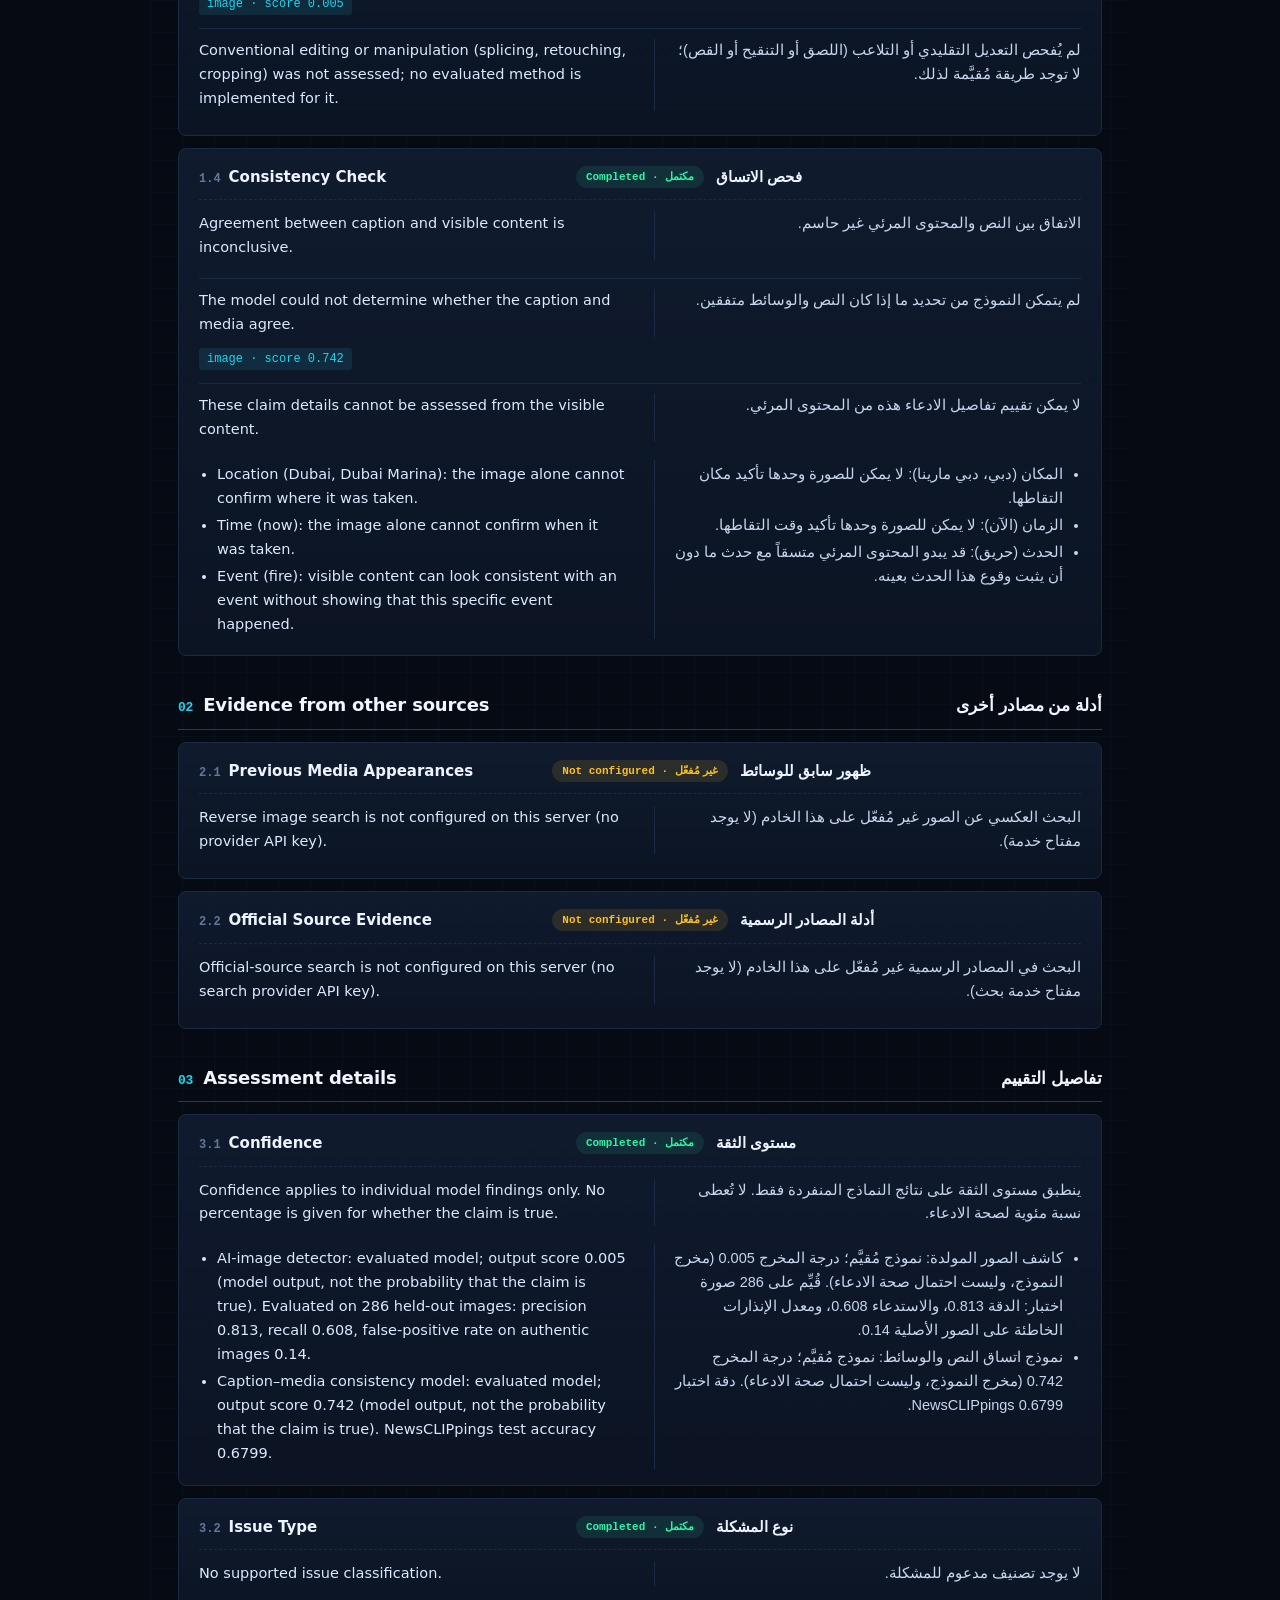
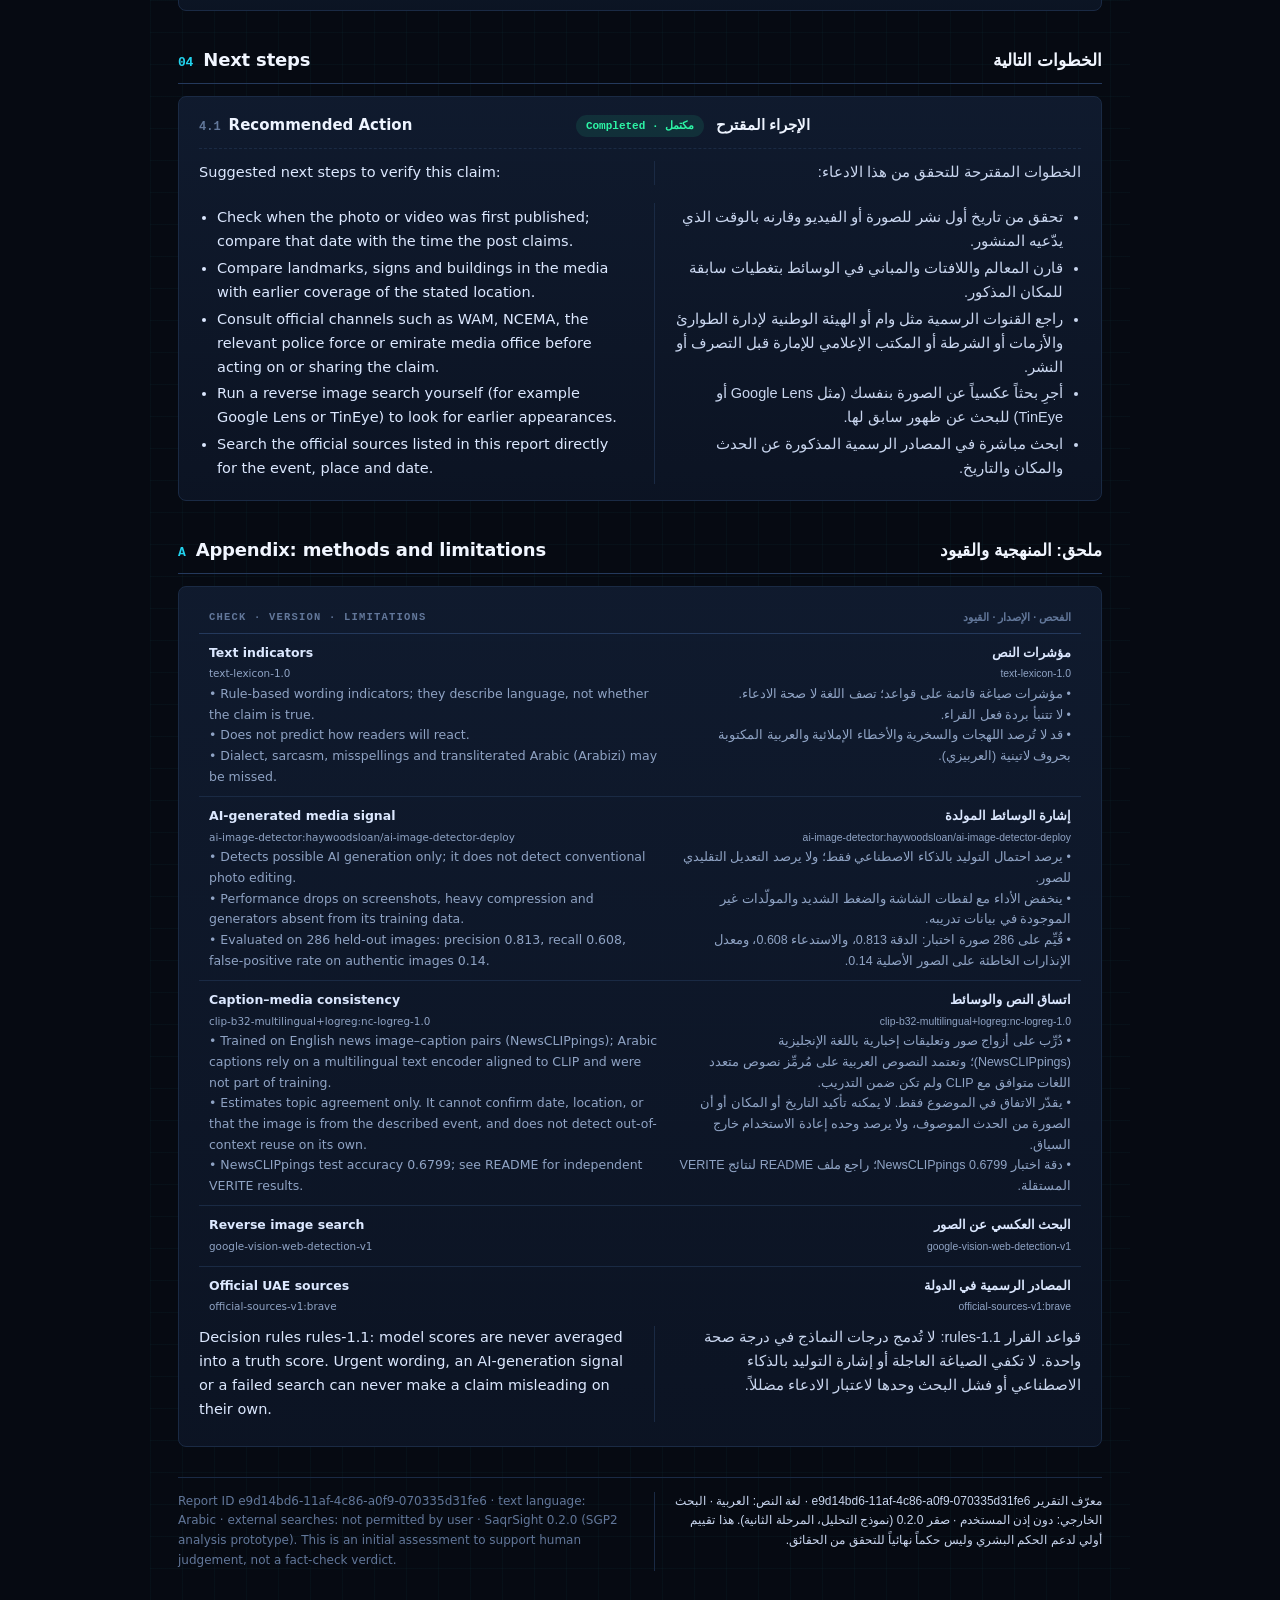
==== commit e7f0798a: "Bilingual reports: Arabic for every check message, English/Arabic/both report download, professional" ====
--- a/samples/example_reports/ar-urgent-fire.html
+++ b/samples/example_reports/ar-urgent-fire.html
@@ -1,68 +1,133 @@
 <!doctype html><html lang="en"><meta charset="utf-8"><meta name="viewport" content="width=device-width,initial-scale=1">
-<title>SaqrSight assessment report</title><style>:root{--bg:#060a12;--panel:#0c1424;--panel2:#101b2f;--line:#1a2a44;--line2:#24395c;--ink:#dce8ff;--muted:#8095b6;
---dim:#5b6f90;--cyan:#22d3ee;--green:#2df5a6;--amber:#fbbf24;--red:#ff4d6d;--violet:#7c5cff;
---mono:ui-monospace,'SF Mono',SFMono-Regular,Menlo,Consolas,monospace}
+<title>SaqrSight report · e9d14bd6</title><style>:root{--bg:#060a12;--panel:#0c1424;--panel2:#101b2f;--line:#1a2a44;--line2:#24395c;--ink:#dce8ff;--muted:#8fa3c4;
+--dim:#62779a;--cyan:#22d3ee;--green:#2df5a6;--amber:#fbbf24;--red:#ff4d6d;--violet:#7c5cff;
+--mono:ui-monospace,'SF Mono',SFMono-Regular,Menlo,Consolas,monospace;
+--sans:system-ui,-apple-system,'Segoe UI','Geeza Pro','Noto Naskh Arabic',Tahoma,sans-serif}
 *{box-sizing:border-box}
 html{background:var(--bg);color-scheme:dark}
-body{font:15px/1.6 system-ui,-apple-system,'Segoe UI',Tahoma,sans-serif;max-width:900px;margin:0 auto;padding:36px 22px 48px;
-color:var(--ink);background:
-linear-gradient(rgba(34,211,238,.035) 1px,transparent 1px) 0 0/32px 32px,
-linear-gradient(90deg,rgba(34,211,238,.035) 1px,transparent 1px) 0 0/32px 32px,
+body{font:14.5px/1.65 var(--sans);max-width:980px;margin:0 auto;padding:32px 28px 56px;color:var(--ink);background:
+linear-gradient(rgba(34,211,238,.03) 1px,transparent 1px) 0 0/32px 32px,
+linear-gradient(90deg,rgba(34,211,238,.03) 1px,transparent 1px) 0 0/32px 32px,
 radial-gradient(900px 500px at 90% -10%,rgba(34,211,238,.09),transparent 60%),var(--bg)}
-h1{font-size:28px;margin:0;letter-spacing:-.02em;color:#f1f6ff}h2{font-size:16px;margin:0 0 8px;color:#eef4ff}
-header{display:flex;gap:16px;align-items:center;border-bottom:1px solid var(--line);padding-bottom:16px;margin-bottom:20px}
-header img{width:58px;height:58px;filter:drop-shadow(0 0 10px rgba(34,211,238,.35))}
-header small{font-family:var(--mono);color:var(--cyan);letter-spacing:1px}
-aside{padding:12px 16px;background:rgba(34,211,238,.06);border:1px solid var(--line);border-inline-start:3px solid var(--cyan);
-border-radius:6px;margin:16px 0;color:var(--muted)}
-.meta{font-family:var(--mono);font-size:12.5px;color:var(--muted);background:rgba(12,20,36,.7);border:1px solid var(--line);
-border-radius:6px;padding:12px 16px;line-height:1.8}
-.meta b{color:var(--ink);font-weight:600}
-section{break-inside:avoid;background:linear-gradient(180deg,rgba(16,27,47,.95),rgba(12,20,36,.95));border:1px solid var(--line);
-border-top:2px solid var(--cyan);border-radius:8px;padding:16px 20px;margin:14px 0}
-section.st-failed{border-top-color:var(--red)}section.st-not_configured{border-top-color:var(--amber)}
-section.st-not_applicable{border-top-color:var(--line2)}
-.status{float:inline-end;font:600 11px/1 var(--mono);padding:5px 9px;border-radius:99px;background:rgba(45,245,166,.1);color:var(--green)}
+p{margin:0 0 8px}ul{margin:4px 0 0;padding-inline-start:18px}li{margin:3px 0}
+a{color:var(--cyan);font-weight:600;word-break:break-word}
+small,.muted{color:var(--muted)}
+.ar,[dir=rtl]{font-family:'Geeza Pro','Noto Naskh Arabic','Segoe UI',Tahoma,sans-serif}
+/* masthead */
+.mast{display:flex;justify-content:space-between;align-items:center;gap:20px;padding-bottom:18px;border-bottom:1px solid var(--line)}
+.brand{display:flex;gap:14px;align-items:center}
+.brand img{width:60px;height:60px;filter:drop-shadow(0 0 10px rgba(34,211,238,.35))}
+.brand h1{font-size:27px;margin:0;letter-spacing:-.02em;color:#f1f6ff;line-height:1.1}
+.brand small{font:600 11px/1.4 var(--mono);color:var(--cyan);letter-spacing:1.5px}
+.mast-meta{font:12px/1.7 var(--mono);color:var(--muted);text-align:end}
+.mast-meta b{color:var(--ink)}
+.notice{display:grid;grid-template-columns:1fr 1fr;gap:20px;margin:18px 0 22px;padding:12px 16px;border:1px solid var(--line);
+border-inline-start:3px solid var(--cyan);border-radius:6px;background:rgba(34,211,238,.05);color:var(--muted);font-size:13px}
+/* parts */
+.part{display:flex;align-items:baseline;justify-content:space-between;gap:12px;margin:34px 0 12px;padding-bottom:8px;
+border-bottom:1px solid var(--line2)}
+.part h2{font-size:18px;margin:0;color:#f1f6ff;letter-spacing:-.01em}
+.part h2 span{font:700 13px var(--mono);color:var(--cyan);margin-inline-end:10px}
+.part .ar{font-size:17px;font-weight:700;color:#f1f6ff}
+/* cards */
+.card{break-inside:avoid;background:linear-gradient(180deg,rgba(16,27,47,.95),rgba(12,20,36,.95));border:1px solid var(--line);
+border-radius:8px;padding:16px 20px;margin:12px 0}
+.card-head{display:grid;grid-template-columns:1fr auto 1fr;align-items:center;gap:12px;margin-bottom:12px;padding-bottom:10px;
+border-bottom:1px dashed var(--line)}
+.card-head h3{margin:0;font-size:15px;color:#eef4ff}
+.card-head h3 .num{font:600 12px var(--mono);color:var(--dim);margin-inline-end:8px}
+.card-head .ar{text-align:end;font-size:15px;font-weight:700;color:#eef4ff}
+.bi{display:grid;grid-template-columns:1fr 1fr;gap:6px 28px}
+.bi>.en{direction:ltr}
+.bi>.ar{direction:rtl;text-align:right;color:#c9d6ef;border-left:1px solid var(--line);padding-left:18px}
+.bi>ul.ar{padding-right:18px}
+.bi+.bi{margin-top:6px}
+.sub{font:600 11px/1 var(--mono);letter-spacing:1.4px;color:var(--cyan);text-transform:uppercase;margin:14px 0 6px}
+.sub-bi{display:flex;justify-content:space-between;margin:14px 0 6px;font:600 11px/1 var(--mono);letter-spacing:1.2px;color:var(--cyan)}
+.sub-bi .ar{font:700 12px/1 var(--sans);letter-spacing:0}
+.finding{border-top:1px solid var(--line);padding-top:10px;margin-top:10px}
+.finding:first-of-type{border-top:0;margin-top:0;padding-top:0}
+/* chips */
+.status{font:600 11px/1 var(--mono);padding:5px 10px;border-radius:99px;white-space:nowrap;background:rgba(45,245,166,.1);color:var(--green)}
 .status.failed{background:rgba(255,77,109,.14);color:#ff8fa3}.status.not_configured{background:rgba(251,191,36,.12);color:var(--amber)}
 .status.not_applicable{background:rgba(128,149,182,.12);color:var(--dim)}.status.pending{background:rgba(124,92,255,.16);color:#b6a5ff}
-.verdict{font-size:22px;font-weight:700;margin:6px 0 10px}
-section.v-potentially_misleading{border-color:rgba(255,77,109,.5);border-top-color:var(--red);
-background:linear-gradient(120deg,rgba(255,77,109,.12),rgba(12,20,36,.96) 55%)}
-section.v-apparently_consistent{border-color:rgba(45,245,166,.45);border-top-color:var(--green);
-background:linear-gradient(120deg,rgba(45,245,166,.10),rgba(12,20,36,.96) 55%)}
-section.v-insufficient_evidence{border-color:rgba(251,191,36,.42);border-top-color:var(--amber);
-background:linear-gradient(120deg,rgba(251,191,36,.10),rgba(12,20,36,.96) 55%)}
-.v-potentially_misleading .verdict{color:#ff8fa3}.v-apparently_consistent .verdict{color:var(--green)}
-.v-insufficient_evidence .verdict{color:var(--amber)}
-.prio{display:inline-block;font:700 12px/1 var(--mono);padding:6px 10px;border-radius:99px;margin:2px 0 8px}
-.prio.high{background:rgba(255,77,109,.15);color:#ff8fa3}.prio.medium{background:rgba(251,191,36,.13);color:var(--amber)}
-.prio.low{background:rgba(45,245,166,.1);color:var(--green)}
-.ar{direction:rtl;text-align:right;color:#b9c8e4}
-li{margin:3px 0}
-q{background:rgba(251,191,36,.12);color:#fde68a;border:1px solid rgba(251,191,36,.3);border-radius:3px;padding:1px 6px;quotes:none;
-line-height:2}
-small{color:var(--muted)}
-.chip{display:inline-block;font:12px/1 var(--mono);color:var(--cyan);background:rgba(34,211,238,.1);border-radius:3px;padding:4px 7px;margin:2px 4px 2px 0}
-.src{border-inline-start:3px solid var(--cyan);padding:4px 12px;margin:8px 0}
-a{color:var(--cyan);font-weight:600;word-break:break-word}
-pre{white-space:pre-wrap;font:inherit;background:rgba(7,13,24,.8);border:1px solid var(--line);border-radius:6px;padding:12px 16px;margin:0}
-.label{font:600 11px/1 var(--mono);color:var(--cyan);letter-spacing:1.5px;text-transform:uppercase;margin:22px 0 8px}
-footer{margin-top:28px;padding-top:14px;border-top:1px solid var(--line);font-family:var(--mono);font-size:12px;color:var(--dim)}
+.chip{display:inline-block;font:12px/1 var(--mono);color:var(--cyan);background:rgba(34,211,238,.1);border-radius:3px;padding:5px 8px;margin:3px 4px 3px 0}
+q{display:inline-block;background:rgba(251,191,36,.12);color:#fde68a;border:1px solid rgba(251,191,36,.3);border-radius:3px;
+padding:1px 7px;margin:2px 4px 2px 0;quotes:none}
+.prio{display:inline-block;font:700 12px/1 var(--mono);padding:7px 12px;border-radius:99px}
+.prio.high{background:rgba(255,77,109,.15);color:#ff8fa3;box-shadow:0 0 0 1px rgba(255,77,109,.35)}
+.prio.medium{background:rgba(251,191,36,.13);color:var(--amber);box-shadow:0 0 0 1px rgba(251,191,36,.3)}
+.prio.low{background:rgba(45,245,166,.1);color:var(--green);box-shadow:0 0 0 1px rgba(45,245,166,.3)}
+/* summary */
+.summary{border-width:1px;border-top:3px solid var(--cyan);padding:20px 22px}
+.summary.v-potentially_misleading{border-color:rgba(255,77,109,.5);border-top-color:var(--red);background:linear-gradient(120deg,rgba(255,77,109,.13),rgba(12,20,36,.96) 55%)}
+.summary.v-apparently_consistent{border-color:rgba(45,245,166,.45);border-top-color:var(--green);background:linear-gradient(120deg,rgba(45,245,166,.10),rgba(12,20,36,.96) 55%)}
+.summary.v-insufficient_evidence{border-color:rgba(251,191,36,.42);border-top-color:var(--amber);background:linear-gradient(120deg,rgba(251,191,36,.10),rgba(12,20,36,.96) 55%)}
+.verdict{display:grid;grid-template-columns:1fr 1fr;gap:28px;align-items:end;margin-bottom:12px}
+.verdict .lbl{font:600 11px/1 var(--mono);letter-spacing:1.5px;color:var(--muted);margin-bottom:6px}
+.verdict .val{font-size:26px;font-weight:800;letter-spacing:-.02em;line-height:1.15}
+.verdict .ar{text-align:right}
+.v-potentially_misleading .val{color:#ff8fa3}.v-apparently_consistent .val{color:var(--green)}.v-insufficient_evidence .val{color:var(--amber)}
+.facts{display:grid;grid-template-columns:repeat(3,1fr);gap:10px;margin-top:16px}
+.fact{background:rgba(7,13,24,.65);border:1px solid var(--line);border-radius:6px;padding:10px 12px}
+.fact .k{font:600 10.5px/1.3 var(--mono);letter-spacing:1.2px;color:var(--dim);display:flex;justify-content:space-between;gap:6px}
+.fact .k .ar{font:700 11px var(--sans);letter-spacing:0}
+.fact .v{margin-top:6px;font-size:13.5px}
+/* tables */
+table{width:100%;border-collapse:collapse;font-size:13px}
+th{font:600 10.5px/1.3 var(--mono);letter-spacing:1.2px;color:var(--dim);text-align:start;padding:8px 10px;border-bottom:1px solid var(--line2)}
+th.ar,td.ar{text-align:right;direction:rtl}
+td{padding:9px 10px;border-bottom:1px solid var(--line);vertical-align:top}
+tr:last-child td{border-bottom:0}
+td .name{font-weight:600;color:#eef4ff}
+/* submitted content */
+.caption{background:rgba(7,13,24,.8);border:1px solid var(--line);border-radius:6px;padding:12px 16px;white-space:pre-wrap;font-size:15px}
+.media{display:flex;flex-wrap:wrap;gap:10px;margin-top:12px}
+.media figure{margin:0;border:1px solid var(--line2);border-radius:6px;overflow:hidden;background:#070d18}
+.media img{display:block;max-height:190px;max-width:100%}
+.media figcaption{font:11px/1.4 var(--mono);color:var(--muted);padding:5px 8px}
+/* sources */
+.src{border-inline-start:3px solid var(--cyan);padding:6px 12px;margin:8px 0;background:rgba(7,13,24,.45);border-radius:0 6px 6px 0}
+.src .meta{font:12px/1.6 var(--mono);color:var(--muted)}
+/* appendix */
+.appx td{font-size:12.5px;color:var(--muted)}
+.appx td .name{color:var(--ink)}
+footer{margin-top:30px;padding-top:14px;border-top:1px solid var(--line);font-size:12px;color:var(--dim)}
+footer .bi{gap:6px 28px}
+.notice.one,.verdict.one{grid-template-columns:1fr}
+.ar,.ar *,[dir=rtl],[dir=rtl] *{letter-spacing:0!important}
+.mode-ar .lbl,.mode-ar .fact .k,.mode-ar .sub-bi,.mode-ar th,.mode-ar .status,.mode-ar .brand small,.mode-ar .mast-meta,
+.mode-ar .chip,.mode-ar .part h2 span,.mode-ar .card-head .num{font-family:var(--sans);font-size:12.5px;font-weight:700}
+.mode-ar .verdict .lbl,.mode-ar .fact .k,.mode-ar .sub-bi{font-size:13px}
+.mode-en .card-head,.mode-ar .card-head{grid-template-columns:1fr auto}
+.mode-ar{font-family:'Geeza Pro','Noto Naskh Arabic','Segoe UI',Tahoma,sans-serif}
+.mode-ar .mast-meta{text-align:start}.mode-ar th{text-align:right}
+.mode-ar .src{border-radius:6px 0 0 6px}
+@media(max-width:700px){.bi,.verdict,.notice{grid-template-columns:1fr}.bi>.ar{border:0;padding-left:0}.facts{grid-template-columns:1fr}
+.card-head{grid-template-columns:1fr}.card-head .ar{text-align:right}.mast{flex-direction:column;align-items:flex-start}.mast-meta{text-align:start}}
 @media print{
+@page{size:A4;margin:14mm}
 html,body{background:#fff!important;color:#111}
-body{padding:0;max-width:none}
-section,aside,.meta,pre{background:#fff!important;border-color:#ccd!important;color:#111}
-h1,h2,.ar,small,.meta b,footer,header small{color:#111!important}
-.status,.prio,.chip,q{background:#f1f3f7!important;color:#111!important;border-color:#ccd!important}
-.verdict{color:#111!important}a{color:#0a58a0}
-section{border-top-width:3px}
+body{padding:0;max-width:none;font-size:11.5pt}
+.card,.notice,.caption,.fact,.src,.media figure{background:#fff!important;border-color:#c9d1dc!important;color:#111}
+.summary{border-top-width:4px}
+h1,h2,h3,.ar,.part .ar,.card-head .ar,small,.muted,.mast-meta,.mast-meta b,footer,.brand small,.verdict .lbl,.fact .k,th,
+.bi>.ar,.appx td,td .name,.src .meta,.sub,.sub-bi,.part h2 span{color:#111!important}
+.status,.prio,.chip,q{background:#f1f3f7!important;color:#111!important;border:1px solid #c9d1dc!important;box-shadow:none!important}
+.verdict .val{color:#111!important}a{color:#0a58a0}.brand img{filter:none}
+.part{break-after:avoid}
 }</style>
-<header><img src="[data-uri]" alt="SaqrSight logo"><div><h1>SaqrSight · صقر</h1><small>INITIAL ASSESSMENT REPORT · تقرير تقييم أولي</small></div></header>
-<aside>Initial assessment generated by automated checks. It supports, but does not replace, human verification. Findings marked &#x27;not configured&#x27; or &#x27;failed&#x27; were not assessed.</aside>
-<div class="meta"><b>Report ID</b> 555b18fd-9438-4e0c-8106-56343d4e69aa<br><b>Created</b> 2026-11-05T11:45:04.289434+00:00<br><b>Text language</b> ar
-<br><b>Media</b> image: demo_smoke_skyline.jpg (960×640)<br><b>External searches</b> not permitted by user</div>
-<p class="label">Submitted text · النص المرسل</p><pre dir="auto">عاجل 🚨 حريق ضخم في دبي مارينا الآن! انشروها قبل الحذف</pre>
-<p class="label">Findings · النتائج</p>
-<section class="st-completed v-insufficient_evidence"><span class="status completed">Completed · مكتمل</span><h2>Initial Assessment · <span dir="rtl">التقييم الأولي</span></h2><p class="verdict">Insufficient evidence · <span dir="rtl">أدلة غير كافية</span></p><p>The key claim cannot be assessed from the available inputs, model findings or retrieved sources. Wording indicators describe how the post is written, not whether it is true.</p><p class="ar" dir="rtl">لا يمكن تقييم الادعاء الأساسي من المدخلات أو النتائج أو المصادر المتاحة. مؤشرات الصياغة تصف أسلوب المنشور لا صحته.</p></section><section class="st-completed"><span class="status completed">Completed · مكتمل</span><h2>Confidence · <span dir="rtl">مستوى الثقة</span></h2><p>Confidence applies to individual model findings only. No percentage is given for whether the claim is true.</p><li>AI-image detector: evaluated model; output score 0.005 (model output, not the probability that the claim is true). Evaluated on 286 held-out images: precision 0.813, recall 0.608, false-positive rate on authentic images 0.14.</li><li>Caption–media consistency model: evaluated model; output score 0.742 (model output, not the probability that the claim is true). NewsCLIPpings test accuracy 0.6799.</li></section><section class="st-completed"><span class="status completed">Completed · مكتمل</span><h2>Text Analysis · <span dir="rtl">تحليل النص</span></h2><p>Language indicator level: high. Categories detected: Manipulative framing, Pressure to share, Urgency.</p><p><b>Urgency</b>: Wording that pushes the reader to react immediately.</p><p><q dir="auto">عاجل</q> <q dir="auto">🚨</q></p><p><b>Manipulative framing</b>: Claims of hidden truth, absolute certainty, or appeals to distrust official information.</p><p><q dir="auto">قبل الحذف</q></p><p><b>Pressure to share</b>: Explicit requests to forward or spread the content.</p><p><q dir="auto">انشروها</q></p><small>Limitations: Rule-based wording indicators; they describe language, not whether the claim is true. Does not predict how readers will react. Dialect, sarcasm, misspellings and transliterated Arabic (Arabizi) may be missed.</small></section><section class="st-completed"><span class="status completed">Completed · مكتمل</span><h2>Media Analysis · <span dir="rtl">تحليل الوسائط</span></h2><p>No AI-generation signal on the image checked.</p><p>The detector did not flag the image as AI-generated at the evaluated threshold. This does not show the media is authentic or unedited.</p><span class="chip">image score 0.005</span><p>Conventional editing or manipulation (splicing, retouching, cropping) was not assessed; no evaluated method is implemented for it.</p><small>Limitations: Detects possible AI generation only; it does not detect conventional photo editing. Performance drops on screenshots, heavy compression and generators absent from its training data. Evaluated on 286 held-out images: precision 0.813, recall 0.608, false-positive rate on authentic images 0.14.</small></section><section class="st-completed"><span class="status completed">Completed · مكتمل</span><h2>Consistency Check · <span dir="rtl">فحص الاتساق</span></h2><p>Agreement between caption and visible content is inconclusive.</p><p>The model could not determine whether the caption and media agree.</p><span class="chip">image score 0.742</span><p>These claim details cannot be assessed from the visible content.</p><p><q dir="auto">Location (Dubai, Dubai Marina): the image alone cannot confirm where it was taken.</q> <q dir="auto">Time (now): the image alone cannot confirm when it was taken.</q> <q dir="auto">Event (fire): visible content can look consistent with an event without showing that this specific event happened.</q></p><small>Limitations: Trained on English news image–caption pairs (NewsCLIPpings); Arabic captions rely on a multilingual text encoder aligned to CLIP and were not part of training. Estimates topic agreement only. It cannot confirm date, location, or that the image is from the described event, and does not detect out-of-context reuse on its own. NewsCLIPpings test accuracy 0.6799; see README for independent VERITE results.</small></section><section class="st-completed"><span class="status completed">Completed · مكتمل</span><h2>Issue Type · <span dir="rtl">نوع المشكلة</span></h2><p>No supported issue classification.</p></section><section class="st-completed"><span class="status completed">Completed · مكتمل</span><h2>Review Priority · <span dir="rtl">أولوية المراجعة</span></h2><span class="prio high">High · مرتفعة</span><p>High priority for human review.</p><li>Describes a public-safety event (fire) not confirmed by an official source.</li><li>Language indicator level is high.</li><li>Explicitly asks readers to share.</li><li>Claims a specific UAE place and a very recent time.</li><li class="ar" dir="rtl">يصف حدثاً يتعلق بالسلامة العامة لم يؤكده مصدر رسمي.</li><li class="ar" dir="rtl">مستوى مؤشرات الصياغة مرتفع.</li><li class="ar" dir="rtl">يطلب صراحة من القراء النشر.</li><li class="ar" dir="rtl">يذكر مكاناً محدداً في الدولة ووقتاً قريباً جداً.</li></section><section class="st-completed"><span class="status completed">Completed · مكتمل</span><h2>Panic-Related Language Indicators · <span dir="rtl">مؤشرات لغة الذعر</span></h2><p>Indicator level: high. These describe wording that may create urgency or alarm; they do not predict panic or show the claim is false.</p><p><b>Urgency</b>: Wording that pushes the reader to react immediately.</p><p><q dir="auto">عاجل</q> <q dir="auto">🚨</q></p><p><b>Manipulative framing</b>: Claims of hidden truth, absolute certainty, or appeals to distrust official information.</p><p><q dir="auto">قبل الحذف</q></p><p><b>Pressure to share</b>: Explicit requests to forward or spread the content.</p><p><q dir="auto">انشروها</q></p></section><section class="st-not_configured"><span class="status not_configured">Not configured · غير مُفعّل</span><h2>Previous Media Appearances · <span dir="rtl">ظهور سابق للوسائط</span></h2><p>Reverse image search is not configured on this server (no provider API key).</p></section><section class="st-not_configured"><span class="status not_configured">Not configured · غير مُفعّل</span><h2>Official Source Evidence · <span dir="rtl">أدلة المصادر الرسمية</span></h2><p>Official-source search is not configured on this server (no search provider API key).</p></section><section class="st-completed"><span class="status completed">Completed · مكتمل</span><h2>Recommended Action · <span dir="rtl">الإجراء المقترح</span></h2><p>Suggested next steps to verify this claim:</p><p class="ar" dir="rtl">الخطوات المقترحة للتحقق من هذا الادعاء:</p><li>Check when the photo or video was first published; compare that date with the time the post claims.</li><li>Compare landmarks, signs and buildings in the media with earlier coverage of the stated location.</li><li>Consult official channels such as WAM, NCEMA, the relevant police force or emirate media office before acting on or sharing the claim.</li><li>Run a reverse image search yourself (for example Google Lens or TinEye) to look for earlier appearances.</li><li>Search the official sources listed in this report directly for the event, place and date.</li><li class="ar" dir="rtl">تحقق من تاريخ أول نشر للصورة أو الفيديو وقارنه بالوقت الذي يدّعيه المنشور.</li><li class="ar" dir="rtl">قارن المعالم واللافتات والمباني في الوسائط بتغطيات سابقة للمكان المذكور.</li><li class="ar" dir="rtl">راجع القنوات الرسمية مثل وام أو الهيئة الوطنية لإدارة الطوارئ والأزمات أو الشرطة أو المكتب الإعلامي للإمارة قبل التصرف أو النشر.</li><li class="ar" dir="rtl">أجرِ بحثاً عكسياً عن الصورة بنفسك (مثل Google Lens أو TinEye) للبحث عن ظهور سابق لها.</li><li class="ar" dir="rtl">ابحث مباشرة في المصادر الرسمية المذكورة عن الحدث والمكان والتاريخ.</li></section>
-<footer>Generated by SaqrSight 0.2.0 · SGP2 analysis prototype. This is an initial
-assessment to support human judgement, not a fact-check verdict.</footer></html>+<body class="mode-both">
+<header class="mast"><div class="brand"><img src="[data-uri]" alt="SaqrSight logo"><div><h1>SaqrSight · صقر</h1>
+<small>INITIAL ASSESSMENT REPORT · تقرير تقييم أولي</small></div></div>
+<div class="mast-meta"><b>Report</b> E9D14BD6<br>5 November 2026, 12:03 UTC<br><span dir="rtl">5 نوفمبر 2026، الساعة 12:03 (UTC)</span></div></header>
+<div class="notice"><div>Initial assessment generated by automated checks. It supports, but does not replace, human verification. Findings marked &#x27;not configured&#x27; or &#x27;failed&#x27; were not assessed.</div><div class="ar" dir="rtl">تقييم أولي صادر عن فحوص آلية. يدعم التحقق البشري ولا يحل محله. النتائج المعلَّمة بـ«غير مُفعّل» أو «تعذّر الإكمال» لم تُقيَّم.</div></div>
+<div class="part"><h2><span>00</span>Summary</h2><div class="ar" dir="rtl">الملخص</div></div>
+<section class="card summary v-insufficient_evidence"><div class="verdict"><div><div class="lbl">INITIAL ASSESSMENT</div><div class="val">Insufficient evidence</div></div><div class="ar" dir="rtl"><div class="lbl">التقييم الأولي</div><div class="val">أدلة غير كافية</div></div></div><div class="bi"><p class="en">The key claim cannot be assessed from the available inputs, model findings or retrieved sources. Wording indicators describe how the post is written, not whether it is true.</p><p class="ar" dir="rtl">لا يمكن تقييم الادعاء الأساسي من المدخلات أو النتائج أو المصادر المتاحة. مؤشرات الصياغة تصف أسلوب المنشور لا صحته.</p></div><div class="facts"><div class="fact"><div class="k"><span>REVIEW PRIORITY</span><span class="ar" dir="rtl">أولوية المراجعة</span></div><div class="v"><span class="prio high">High · <span dir="rtl">مرتفعة</span></span></div></div><div class="fact"><div class="k"><span>ISSUE TYPE</span><span class="ar" dir="rtl">نوع المشكلة</span></div><div class="v">None identified · <span dir="rtl">لم يُحدَّد</span></div></div><div class="fact"><div class="k"><span>DECISION RULE</span><span class="ar" dir="rtl">قاعدة القرار</span></div><div class="v">A4 · rules-1.1</div></div></div><div class="sub-bi"><span>WHY THIS PRIORITY</span><span class="ar" dir="rtl">أسباب الأولوية</span></div><div class="bi"><ul class="en"><li>Describes a public-safety event (fire) not confirmed by an official source.</li><li>Language indicator level is high.</li><li>Explicitly asks readers to share.</li><li>Claims a specific UAE place and a very recent time.</li></ul><ul class="ar" dir="rtl"><li>يصف حدثاً يتعلق بالسلامة العامة لم يؤكده مصدر رسمي.</li><li>مستوى مؤشرات الصياغة مرتفع.</li><li>يطلب صراحة من القراء النشر.</li><li>يذكر مكاناً محدداً في الدولة ووقتاً قريباً جداً.</li></ul></div></section>
+<div class="sub-bi"><span>CHECKS PERFORMED</span><span class="ar" dir="rtl">الفحوص المنفذة</span></div>
+<section class="card"><table><thead><tr><th>CHECK · RESULT</th><th>STATUS · <span dir="rtl">الحالة</span></th><th class="ar">الفحص · النتيجة</th></tr></thead><tbody><tr><td><span class="name">Text indicators</span><br><small>Language indicator level: high. Categories detected: Manipulative framing, Pressure to share, Urgency.</small></td><td><span class="status completed">Completed · <span dir="rtl">مكتمل</span></span></td><td class="ar" dir="rtl"><span class="name">مؤشرات النص</span><br><small>مستوى مؤشرات الصياغة: مرتفع. الفئات المرصودة: صياغة تلاعبية، الضغط للنشر، الاستعجال.</small></td></tr><tr><td><span class="name">AI-generated media signal</span><br><small>No AI-generation signal on the image checked.</small></td><td><span class="status completed">Completed · <span dir="rtl">مكتمل</span></span></td><td class="ar" dir="rtl"><span class="name">إشارة الوسائط المولدة</span><br><small>لا توجد إشارة إلى التوليد بالذكاء الاصطناعي في الصورة.</small></td></tr><tr><td><span class="name">Caption–media consistency</span><br><small>Agreement between caption and visible content is inconclusive.</small></td><td><span class="status completed">Completed · <span dir="rtl">مكتمل</span></span></td><td class="ar" dir="rtl"><span class="name">اتساق النص والوسائط</span><br><small>الاتفاق بين النص والمحتوى المرئي غير حاسم.</small></td></tr><tr><td><span class="name">Reverse image search</span><br><small>Reverse image search is not configured on this server (no provider API key).</small></td><td><span class="status not_configured">Not configured · <span dir="rtl">غير مُفعّل</span></span></td><td class="ar" dir="rtl"><span class="name">البحث العكسي عن الصور</span><br><small>البحث العكسي عن الصور غير مُفعّل على هذا الخادم (لا يوجد مفتاح خدمة).</small></td></tr><tr><td><span class="name">Official UAE sources</span><br><small>Official-source search is not configured on this server (no search provider API key).</small></td><td><span class="status not_configured">Not configured · <span dir="rtl">غير مُفعّل</span></span></td><td class="ar" dir="rtl"><span class="name">المصادر الرسمية في الدولة</span><br><small>البحث في المصادر الرسمية غير مُفعّل على هذا الخادم (لا يوجد مفتاح خدمة بحث).</small></td></tr></tbody></table></section>
+<div class="part"><h2><span>·</span>Submitted content</h2><div class="ar" dir="rtl">المحتوى المرسل</div></div>
+<section class="card"><div class="sub-bi"><span>CAPTION AS SUBMITTED</span><span class="ar" dir="rtl">النص كما أُرسل</span></div><div class="caption" dir="auto">عاجل 🚨 حريق ضخم في دبي مارينا الآن! انشروها قبل الحذف</div><div class="sub-bi"><span>MEDIA</span><span class="ar" dir="rtl">الوسائط</span></div><div class="bi"><p class="en">Image: demo_smoke_skyline.jpg (960×640)</p><p class="ar" dir="rtl">صورة: ⁦demo_smoke_skyline.jpg (960×640)⁩</p></div><div class="media"><figure><img src="[data-uri]" alt="image"><figcaption>image</figcaption></figure></div></section>
+<div class="part"><h2><span>01</span>Content analysis</h2><div class="ar" dir="rtl">تحليل المحتوى</div></div><section class="card"><div class="card-head"><h3><span class="num">1.1</span>Text Analysis</h3><span class="status completed">Completed · <span dir="rtl">مكتمل</span></span><div class="ar" dir="rtl">تحليل النص</div></div><div class="bi"><p class="en">Language indicator level: high. Categories detected: Manipulative framing, Pressure to share, Urgency.</p><p class="ar" dir="rtl">مستوى مؤشرات الصياغة: مرتفع. الفئات المرصودة: صياغة تلاعبية، الضغط للنشر، الاستعجال.</p></div><div class="finding"><div class="bi"><p class="en">Urgency: Wording that pushes the reader to react immediately.</p><p class="ar" dir="rtl">الاستعجال: صياغة تدفع القارئ إلى التصرف فوراً.</p></div><div class="sub-bi"><span>EXCERPTS FROM THE CAPTION</span><span class="ar" dir="rtl">مقتطفات من النص</span></div><div><q dir="auto">عاجل</q><q dir="auto">🚨</q></div></div><div class="finding"><div class="bi"><p class="en">Manipulative framing: Claims of hidden truth, absolute certainty, or appeals to distrust official information.</p><p class="ar" dir="rtl">صياغة تلاعبية: ادعاء وجود حقيقة مخفية أو يقين مطلق أو دعوة إلى عدم الثقة بالمعلومات الرسمية.</p></div><div class="sub-bi"><span>EXCERPTS FROM THE CAPTION</span><span class="ar" dir="rtl">مقتطفات من النص</span></div><div><q dir="auto">قبل الحذف</q></div></div><div class="finding"><div class="bi"><p class="en">Pressure to share: Explicit requests to forward or spread the content.</p><p class="ar" dir="rtl">الضغط للنشر: طلب صريح لإعادة إرسال المحتوى أو نشره.</p></div><div class="sub-bi"><span>EXCERPTS FROM THE CAPTION</span><span class="ar" dir="rtl">مقتطفات من النص</span></div><div><q dir="auto">انشروها</q></div></div></section><section class="card"><div class="card-head"><h3><span class="num">1.2</span>Panic-Related Language Indicators</h3><span class="status completed">Completed · <span dir="rtl">مكتمل</span></span><div class="ar" dir="rtl">مؤشرات لغة الذعر</div></div><div class="bi"><p class="en">Indicator level: high. These describe wording that may create urgency or alarm; they do not predict panic or show the claim is false.</p><p class="ar" dir="rtl">مستوى المؤشرات: مرتفع. تصف هذه المؤشرات صياغة قد تثير الاستعجال أو القلق؛ ولا تتنبأ بالذعر ولا تثبت أن الادعاء كاذب.</p></div><div class="finding"><div class="bi"><p class="en">Urgency: Wording that pushes the reader to react immediately.</p><p class="ar" dir="rtl">الاستعجال: صياغة تدفع القارئ إلى التصرف فوراً.</p></div><div class="sub-bi"><span>EXCERPTS FROM THE CAPTION</span><span class="ar" dir="rtl">مقتطفات من النص</span></div><div><q dir="auto">عاجل</q><q dir="auto">🚨</q></div></div><div class="finding"><div class="bi"><p class="en">Manipulative framing: Claims of hidden truth, absolute certainty, or appeals to distrust official information.</p><p class="ar" dir="rtl">صياغة تلاعبية: ادعاء وجود حقيقة مخفية أو يقين مطلق أو دعوة إلى عدم الثقة بالمعلومات الرسمية.</p></div><div class="sub-bi"><span>EXCERPTS FROM THE CAPTION</span><span class="ar" dir="rtl">مقتطفات من النص</span></div><div><q dir="auto">قبل الحذف</q></div></div><div class="finding"><div class="bi"><p class="en">Pressure to share: Explicit requests to forward or spread the content.</p><p class="ar" dir="rtl">الضغط للنشر: طلب صريح لإعادة إرسال المحتوى أو نشره.</p></div><div class="sub-bi"><span>EXCERPTS FROM THE CAPTION</span><span class="ar" dir="rtl">مقتطفات من النص</span></div><div><q dir="auto">انشروها</q></div></div></section><section class="card"><div class="card-head"><h3><span class="num">1.3</span>Media Analysis</h3><span class="status completed">Completed · <span dir="rtl">مكتمل</span></span><div class="ar" dir="rtl">تحليل الوسائط</div></div><div class="bi"><p class="en">No AI-generation signal on the image checked.</p><p class="ar" dir="rtl">لا توجد إشارة إلى التوليد بالذكاء الاصطناعي في الصورة.</p></div><div class="finding"><div class="bi"><p class="en">The detector did not flag the image as AI-generated at the evaluated threshold. This does not show the media is authentic or unedited.</p><p class="ar" dir="rtl">لم يصنّف الكاشف الصورة على أنها مولدة بالذكاء الاصطناعي عند العتبة المُقيَّمة. هذا لا يثبت أن الوسائط أصلية أو غير معدّلة.</p></div><div><span class="chip">image · score 0.005</span></div></div><div class="finding"><div class="bi"><p class="en">Conventional editing or manipulation (splicing, retouching, cropping) was not assessed; no evaluated method is implemented for it.</p><p class="ar" dir="rtl">لم يُفحص التعديل التقليدي أو التلاعب (اللصق أو التنقيح أو القص)؛ لا توجد طريقة مُقيَّمة لذلك.</p></div></div></section><section class="card"><div class="card-head"><h3><span class="num">1.4</span>Consistency Check</h3><span class="status completed">Completed · <span dir="rtl">مكتمل</span></span><div class="ar" dir="rtl">فحص الاتساق</div></div><div class="bi"><p class="en">Agreement between caption and visible content is inconclusive.</p><p class="ar" dir="rtl">الاتفاق بين النص والمحتوى المرئي غير حاسم.</p></div><div class="finding"><div class="bi"><p class="en">The model could not determine whether the caption and media agree.</p><p class="ar" dir="rtl">لم يتمكن النموذج من تحديد ما إذا كان النص والوسائط متفقين.</p></div><div><span class="chip">image · score 0.742</span></div></div><div class="finding"><div class="bi"><p class="en">These claim details cannot be assessed from the visible content.</p><p class="ar" dir="rtl">لا يمكن تقييم تفاصيل الادعاء هذه من المحتوى المرئي.</p></div><div class="bi"><ul class="en"><li>Location (Dubai, Dubai Marina): the image alone cannot confirm where it was taken.</li><li>Time (now): the image alone cannot confirm when it was taken.</li><li>Event (fire): visible content can look consistent with an event without showing that this specific event happened.</li></ul><ul class="ar" dir="rtl"><li>المكان (دبي، دبي مارينا): لا يمكن للصورة وحدها تأكيد مكان التقاطها.</li><li>الزمان (الآن): لا يمكن للصورة وحدها تأكيد وقت التقاطها.</li><li>الحدث (حريق): قد يبدو المحتوى المرئي متسقاً مع حدث ما دون أن يثبت وقوع هذا الحدث بعينه.</li></ul></div></div></section><div class="part"><h2><span>02</span>Evidence from other sources</h2><div class="ar" dir="rtl">أدلة من مصادر أخرى</div></div><section class="card"><div class="card-head"><h3><span class="num">2.1</span>Previous Media Appearances</h3><span class="status not_configured">Not configured · <span dir="rtl">غير مُفعّل</span></span><div class="ar" dir="rtl">ظهور سابق للوسائط</div></div><div class="bi"><p class="en">Reverse image search is not configured on this server (no provider API key).</p><p class="ar" dir="rtl">البحث العكسي عن الصور غير مُفعّل على هذا الخادم (لا يوجد مفتاح خدمة).</p></div></section><section class="card"><div class="card-head"><h3><span class="num">2.2</span>Official Source Evidence</h3><span class="status not_configured">Not configured · <span dir="rtl">غير مُفعّل</span></span><div class="ar" dir="rtl">أدلة المصادر الرسمية</div></div><div class="bi"><p class="en">Official-source search is not configured on this server (no search provider API key).</p><p class="ar" dir="rtl">البحث في المصادر الرسمية غير مُفعّل على هذا الخادم (لا يوجد مفتاح خدمة بحث).</p></div></section><div class="part"><h2><span>03</span>Assessment details</h2><div class="ar" dir="rtl">تفاصيل التقييم</div></div><section class="card"><div class="card-head"><h3><span class="num">3.1</span>Confidence</h3><span class="status completed">Completed · <span dir="rtl">مكتمل</span></span><div class="ar" dir="rtl">مستوى الثقة</div></div><div class="bi"><p class="en">Confidence applies to individual model findings only. No percentage is given for whether the claim is true.</p><p class="ar" dir="rtl">ينطبق مستوى الثقة على نتائج النماذج المنفردة فقط. لا تُعطى نسبة مئوية لصحة الادعاء.</p></div><div class="bi"><ul class="en"><li>AI-image detector: evaluated model; output score 0.005 (model output, not the probability that the claim is true). Evaluated on 286 held-out images: precision 0.813, recall 0.608, false-positive rate on authentic images 0.14.</li><li>Caption–media consistency model: evaluated model; output score 0.742 (model output, not the probability that the claim is true). NewsCLIPpings test accuracy 0.6799.</li></ul><ul class="ar" dir="rtl"><li>كاشف الصور المولدة: نموذج مُقيَّم؛ درجة المخرج 0.005 (مخرج النموذج، وليست احتمال صحة الادعاء). قُيِّم على 286 صورة اختبار: الدقة 0.813، والاستدعاء 0.608، ومعدل الإنذارات الخاطئة على الصور الأصلية 0.14.</li><li>نموذج اتساق النص والوسائط: نموذج مُقيَّم؛ درجة المخرج 0.742 (مخرج النموذج، وليست احتمال صحة الادعاء). دقة اختبار NewsCLIPpings 0.6799.</li></ul></div></section><section class="card"><div class="card-head"><h3><span class="num">3.2</span>Issue Type</h3><span class="status completed">Completed · <span dir="rtl">مكتمل</span></span><div class="ar" dir="rtl">نوع المشكلة</div></div><div class="bi"><p class="en">No supported issue classification.</p><p class="ar" dir="rtl">لا يوجد تصنيف مدعوم للمشكلة.</p></div></section><div class="part"><h2><span>04</span>Next steps</h2><div class="ar" dir="rtl">الخطوات التالية</div></div><section class="card"><div class="card-head"><h3><span class="num">4.1</span>Recommended Action</h3><span class="status completed">Completed · <span dir="rtl">مكتمل</span></span><div class="ar" dir="rtl">الإجراء المقترح</div></div><div class="bi"><p class="en">Suggested next steps to verify this claim:</p><p class="ar" dir="rtl">الخطوات المقترحة للتحقق من هذا الادعاء:</p></div><div class="bi"><ul class="en"><li>Check when the photo or video was first published; compare that date with the time the post claims.</li><li>Compare landmarks, signs and buildings in the media with earlier coverage of the stated location.</li><li>Consult official channels such as WAM, NCEMA, the relevant police force or emirate media office before acting on or sharing the claim.</li><li>Run a reverse image search yourself (for example Google Lens or TinEye) to look for earlier appearances.</li><li>Search the official sources listed in this report directly for the event, place and date.</li></ul><ul class="ar" dir="rtl"><li>تحقق من تاريخ أول نشر للصورة أو الفيديو وقارنه بالوقت الذي يدّعيه المنشور.</li><li>قارن المعالم واللافتات والمباني في الوسائط بتغطيات سابقة للمكان المذكور.</li><li>راجع القنوات الرسمية مثل وام أو الهيئة الوطنية لإدارة الطوارئ والأزمات أو الشرطة أو المكتب الإعلامي للإمارة قبل التصرف أو النشر.</li><li>أجرِ بحثاً عكسياً عن الصورة بنفسك (مثل Google Lens أو TinEye) للبحث عن ظهور سابق لها.</li><li>ابحث مباشرة في المصادر الرسمية المذكورة عن الحدث والمكان والتاريخ.</li></ul></div></section>
+<div class="part"><h2><span>A</span>Appendix: methods and limitations</h2><div class="ar" dir="rtl">ملحق: المنهجية والقيود</div></div><section class="card appx"><table><thead><tr><th>CHECK · VERSION · LIMITATIONS</th><th class="ar">الفحص · الإصدار · القيود</th></tr></thead><tbody><tr><td><span class="name">Text indicators</span><br><small>text-lexicon-1.0</small><div>• Rule-based wording indicators; they describe language, not whether the claim is true.</div><div>• Does not predict how readers will react.</div><div>• Dialect, sarcasm, misspellings and transliterated Arabic (Arabizi) may be missed.</div></td><td class="ar" dir="rtl"><span class="name">مؤشرات النص</span><br><small>text-lexicon-1.0</small><div>• مؤشرات صياغة قائمة على قواعد؛ تصف اللغة لا صحة الادعاء.</div><div>• لا تتنبأ بردة فعل القراء.</div><div>• قد لا تُرصد اللهجات والسخرية والأخطاء الإملائية والعربية المكتوبة بحروف لاتينية (العربيزي).</div></td></tr><tr><td><span class="name">AI-generated media signal</span><br><small>ai-image-detector:haywoodsloan/ai-image-detector-deploy</small><div>• Detects possible AI generation only; it does not detect conventional photo editing.</div><div>• Performance drops on screenshots, heavy compression and generators absent from its training data.</div><div>• Evaluated on 286 held-out images: precision 0.813, recall 0.608, false-positive rate on authentic images 0.14.</div></td><td class="ar" dir="rtl"><span class="name">إشارة الوسائط المولدة</span><br><small>ai-image-detector:haywoodsloan/ai-image-detector-deploy</small><div>• يرصد احتمال التوليد بالذكاء الاصطناعي فقط؛ ولا يرصد التعديل التقليدي للصور.</div><div>• ينخفض الأداء مع لقطات الشاشة والضغط الشديد والمولّدات غير الموجودة في بيانات تدريبه.</div><div>• قُيِّم على 286 صورة اختبار: الدقة 0.813، والاستدعاء 0.608، ومعدل الإنذارات الخاطئة على الصور الأصلية 0.14.</div></td></tr><tr><td><span class="name">Caption–media consistency</span><br><small>clip-b32-multilingual+logreg:nc-logreg-1.0</small><div>• Trained on English news image–caption pairs (NewsCLIPpings); Arabic captions rely on a multilingual text encoder aligned to CLIP and were not part of training.</div><div>• Estimates topic agreement only. It cannot confirm date, location, or that the image is from the described event, and does not detect out-of-context reuse on its own.</div><div>• NewsCLIPpings test accuracy 0.6799; see README for independent VERITE results.</div></td><td class="ar" dir="rtl"><span class="name">اتساق النص والوسائط</span><br><small>clip-b32-multilingual+logreg:nc-logreg-1.0</small><div>• دُرِّب على أزواج صور وتعليقات إخبارية باللغة الإنجليزية (NewsCLIPpings)؛ وتعتمد النصوص العربية على مُرمِّز نصوص متعدد اللغات متوافق مع CLIP ولم تكن ضمن التدريب.</div><div>• يقدّر الاتفاق في الموضوع فقط. لا يمكنه تأكيد التاريخ أو المكان أو أن الصورة من الحدث الموصوف، ولا يرصد وحده إعادة الاستخدام خارج السياق.</div><div>• دقة اختبار NewsCLIPpings 0.6799؛ راجع ملف README لنتائج VERITE المستقلة.</div></td></tr><tr><td><span class="name">Reverse image search</span><br><small>google-vision-web-detection-v1</small></td><td class="ar" dir="rtl"><span class="name">البحث العكسي عن الصور</span><br><small>google-vision-web-detection-v1</small></td></tr><tr><td><span class="name">Official UAE sources</span><br><small>official-sources-v1:brave</small></td><td class="ar" dir="rtl"><span class="name">المصادر الرسمية في الدولة</span><br><small>official-sources-v1:brave</small></td></tr></tbody></table><div class="bi"><p class="en">Decision rules rules-1.1: model scores are never averaged into a truth score. Urgent wording, an AI-generation signal or a failed search can never make a claim misleading on their own.</p><p class="ar" dir="rtl">قواعد القرار rules-1.1: لا تُدمج درجات النماذج في درجة صحة واحدة. لا تكفي الصياغة العاجلة أو إشارة التوليد بالذكاء الاصطناعي أو فشل البحث وحدها لاعتبار الادعاء مضللاً.</p></div></section>
+<footer><div class="bi"><div class="en">Report ID e9d14bd6-11af-4c86-a0f9-070335d31fe6 · text language: Arabic · external searches: not permitted by user · SaqrSight 0.2.0 (SGP2 analysis prototype). This is an initial assessment to support human judgement, not a fact-check verdict.</div><div class="ar" dir="rtl">معرّف التقرير e9d14bd6-11af-4c86-a0f9-070335d31fe6 · لغة النص: العربية · البحث الخارجي: دون إذن المستخدم · صقر 0.2.0 (نموذج التحليل، المرحلة الثانية). هذا تقييم أولي لدعم الحكم البشري وليس حكماً نهائياً للتحقق من الحقائق.</div></div></footer></body></html>
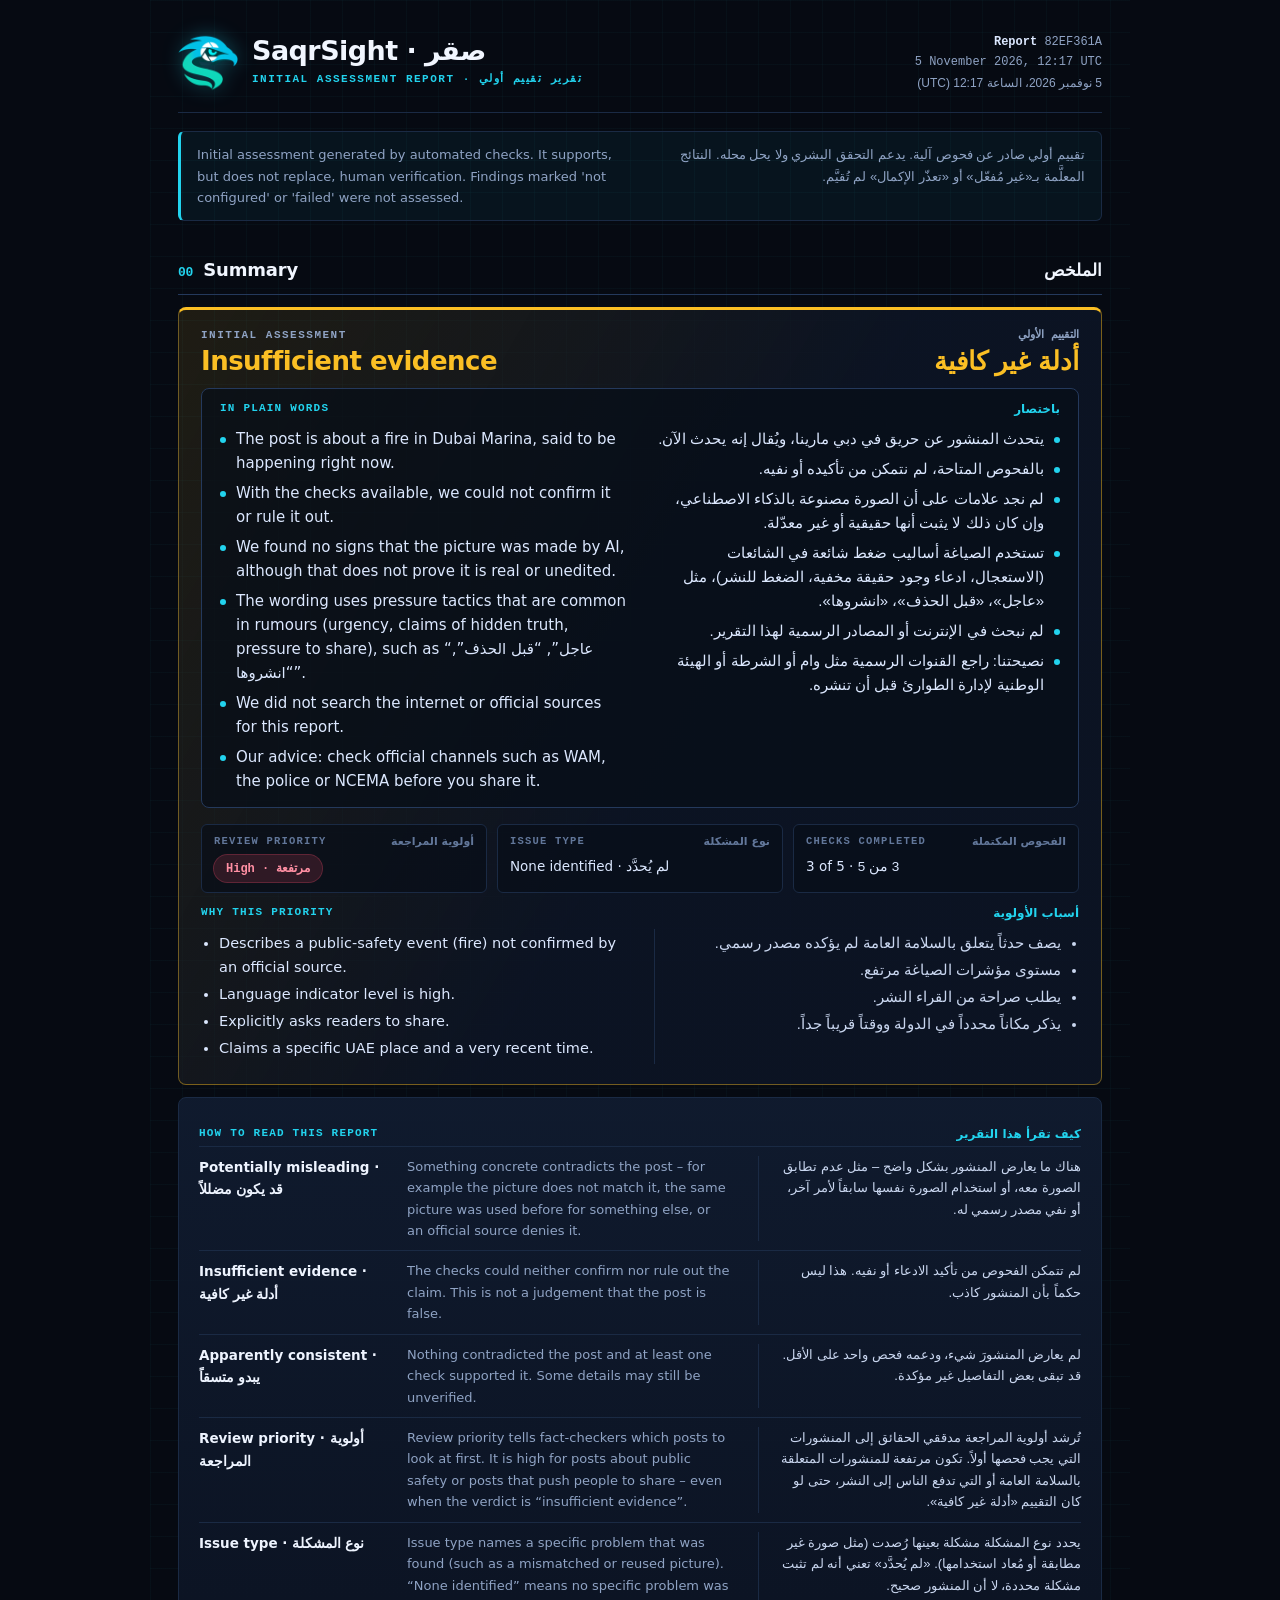
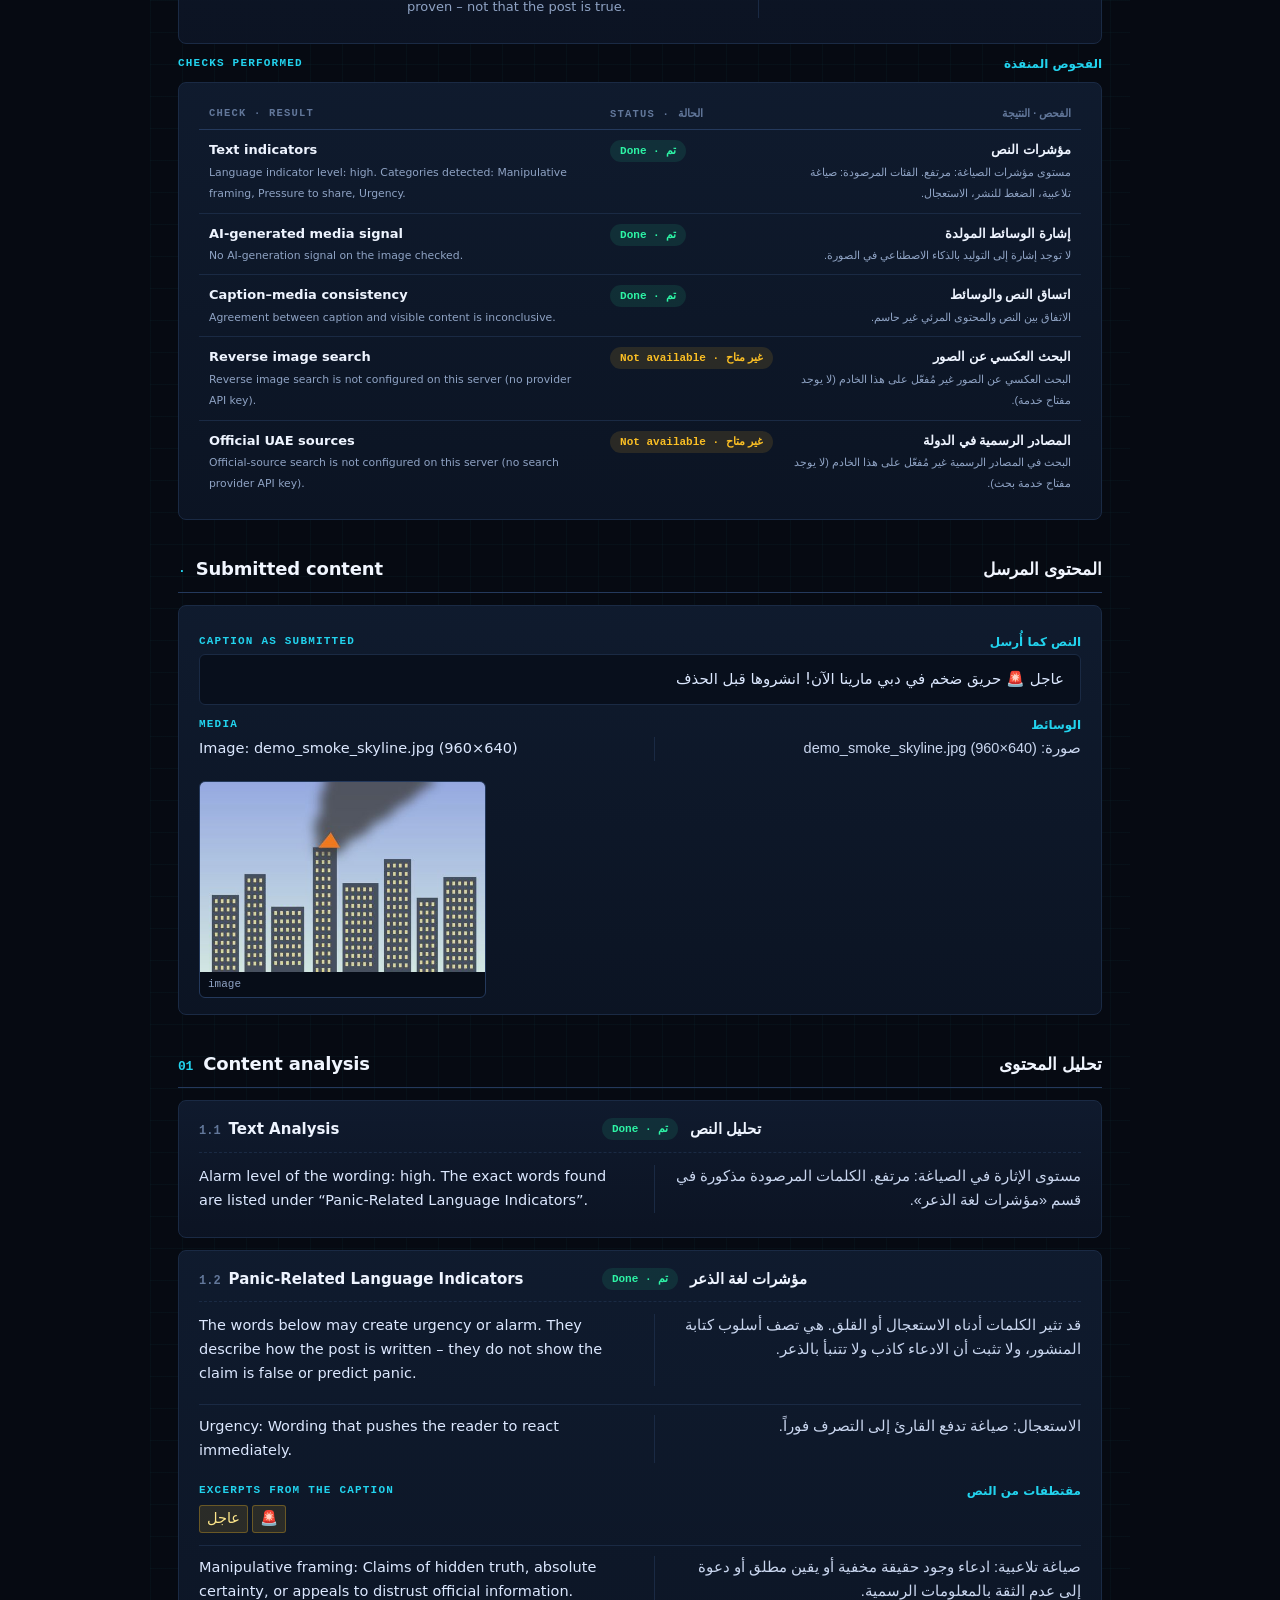
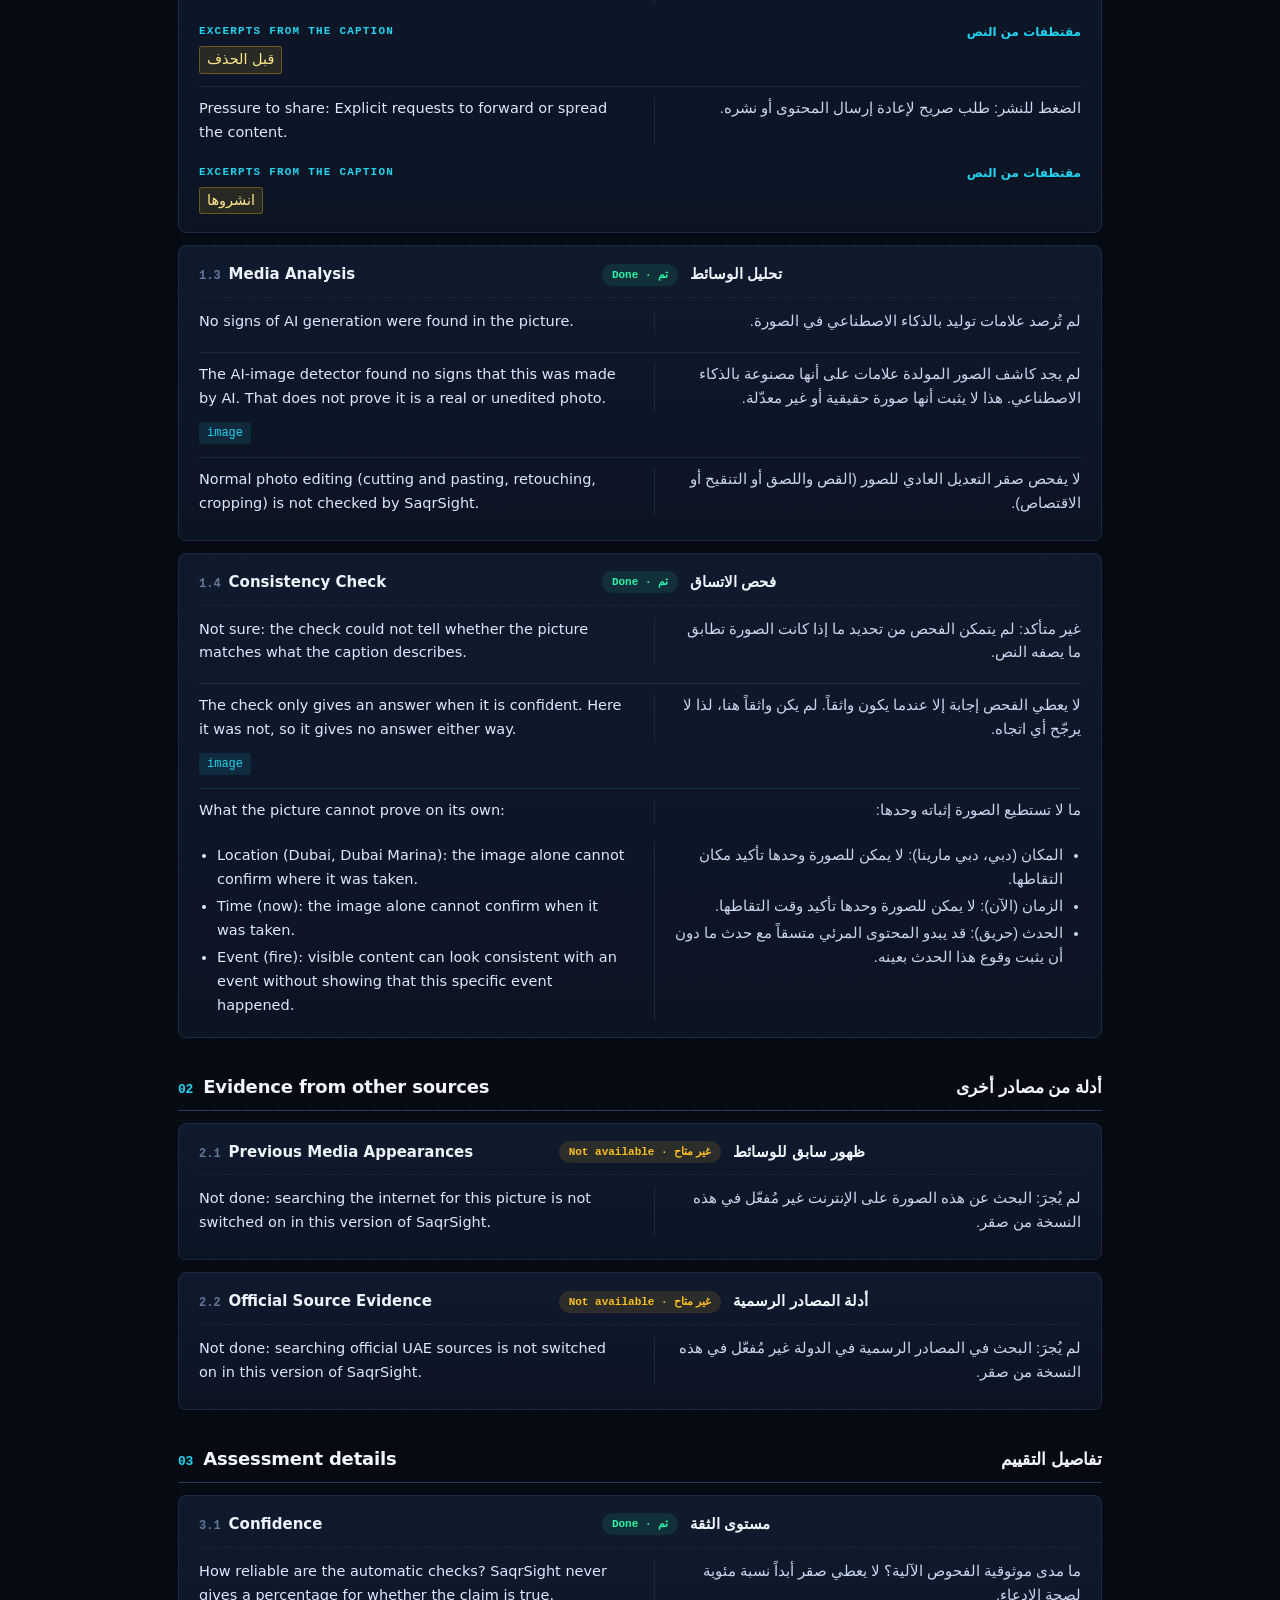
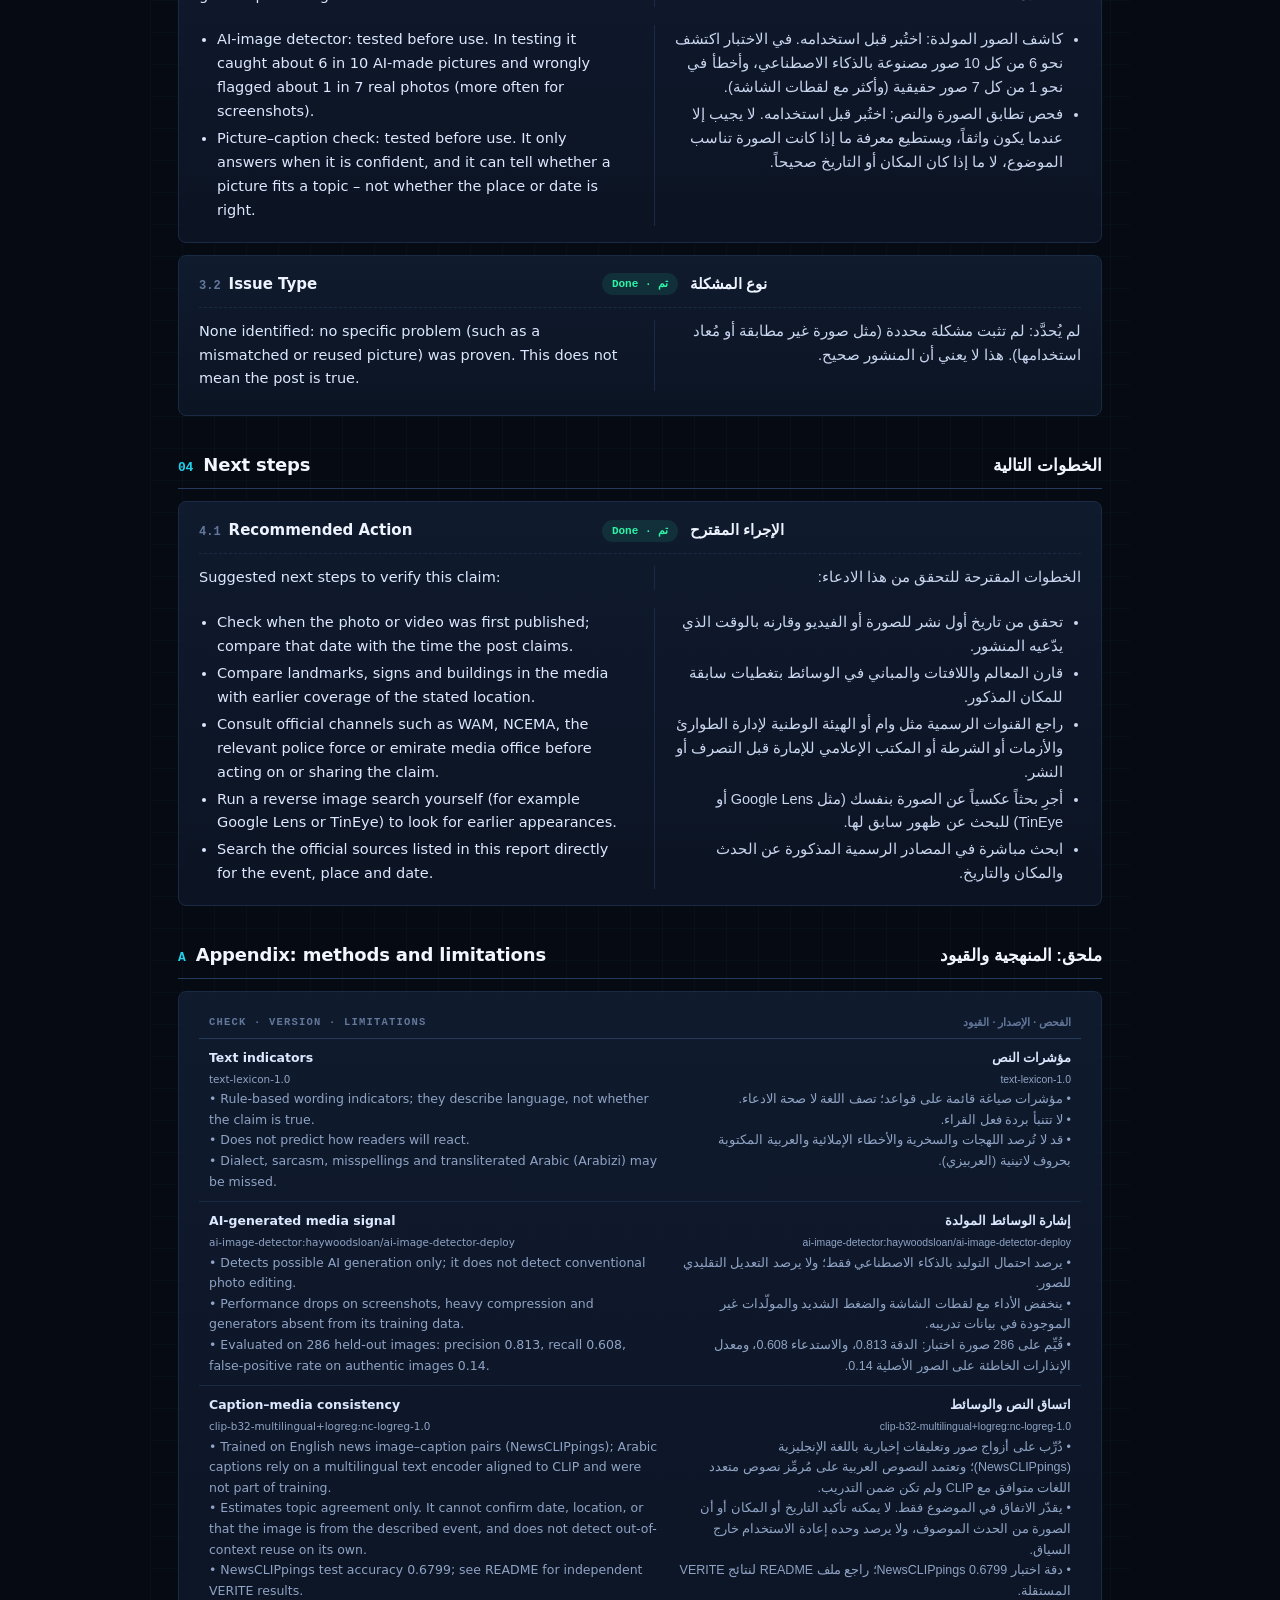
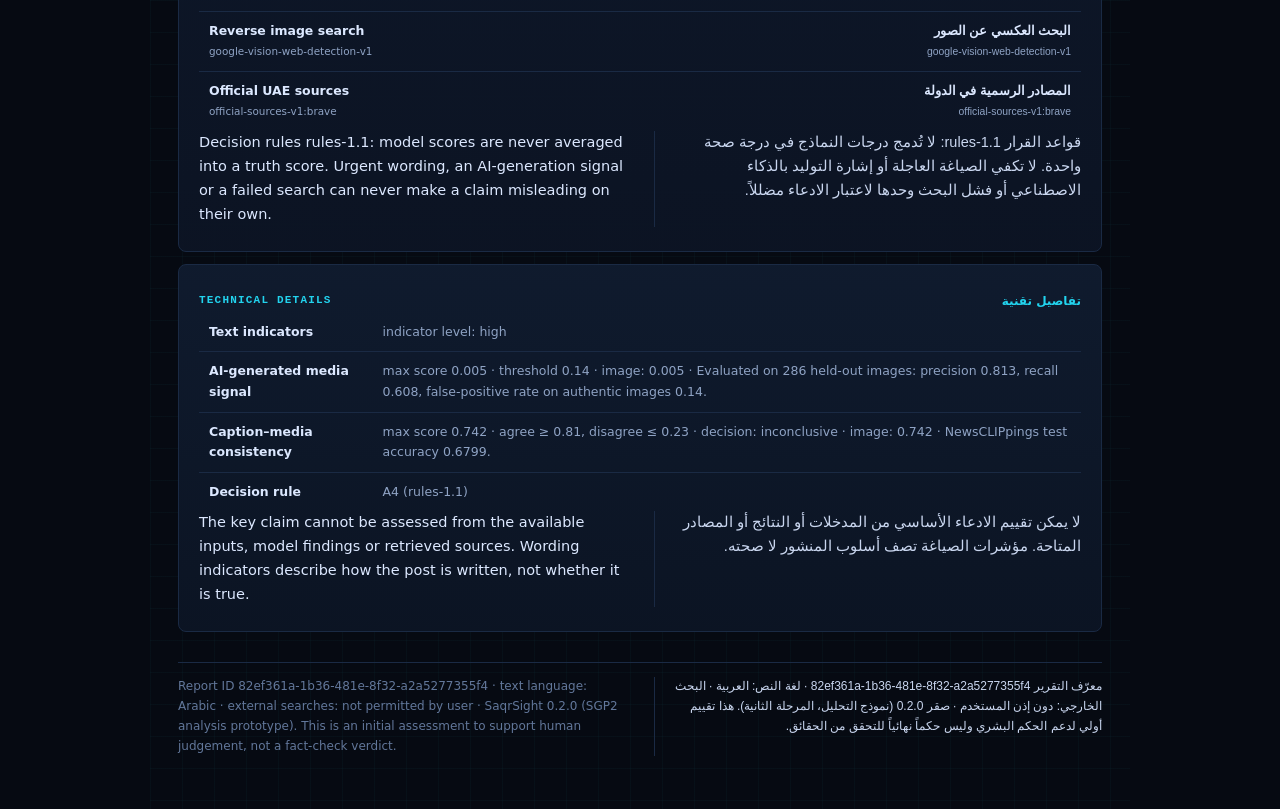
==== commit 6c4328a2: "Clearer reports: claim-specific plain-language summary, reading guide, friendlier statuses - saqrsig" ====
--- a/samples/example_reports/ar-urgent-fire.html
+++ b/samples/example_reports/ar-urgent-fire.html
@@ -1,5 +1,5 @@
 <!doctype html><html lang="en"><meta charset="utf-8"><meta name="viewport" content="width=device-width,initial-scale=1">
-<title>SaqrSight report · e9d14bd6</title><style>:root{--bg:#060a12;--panel:#0c1424;--panel2:#101b2f;--line:#1a2a44;--line2:#24395c;--ink:#dce8ff;--muted:#8fa3c4;
+<title>SaqrSight report · 82ef361a</title><style>:root{--bg:#060a12;--panel:#0c1424;--panel2:#101b2f;--line:#1a2a44;--line2:#24395c;--ink:#dce8ff;--muted:#8fa3c4;
 --dim:#62779a;--cyan:#22d3ee;--green:#2df5a6;--amber:#fbbf24;--red:#ff4d6d;--violet:#7c5cff;
 --mono:ui-monospace,'SF Mono',SFMono-Regular,Menlo,Consolas,monospace;
 --sans:system-ui,-apple-system,'Segoe UI','Geeza Pro','Noto Naskh Arabic',Tahoma,sans-serif}
@@ -95,6 +95,18 @@
 footer{margin-top:30px;padding-top:14px;border-top:1px solid var(--line);font-size:12px;color:var(--dim)}
 footer .bi{gap:6px 28px}
 .notice.one,.verdict.one{grid-template-columns:1fr}
+.plainbox{background:rgba(7,13,24,.7);border:1px solid var(--line2);border-radius:8px;padding:12px 18px 8px;margin:6px 0 4px}
+.plainbox .sub-bi{margin-top:2px}
+ul.plain{list-style:none;padding:0;margin:0}
+ul.plain li{position:relative;padding-inline-start:16px;margin:6px 0;font-size:15px;line-height:1.6}
+ul.plain li::before{content:"";position:absolute;inset-inline-start:0;top:.62em;width:6px;height:6px;border-radius:50%;background:var(--cyan)}
+.bi>ul.plain.ar{padding-right:0}
+.guide .g-row{display:grid;grid-template-columns:190px 1fr;gap:6px 18px;padding:9px 0;border-top:1px solid var(--line)}
+.guide .g-row:first-of-type{border-top:0}
+.guide .g-term{font-weight:700;color:#eef4ff;font-size:13.5px}
+.guide .bi{font-size:13px;color:var(--muted)}
+.guide p{margin:0}
+@media(max-width:700px){.guide .g-row{grid-template-columns:1fr}}
 .ar,.ar *,[dir=rtl],[dir=rtl] *{letter-spacing:0!important}
 .mode-ar .lbl,.mode-ar .fact .k,.mode-ar .sub-bi,.mode-ar th,.mode-ar .status,.mode-ar .brand small,.mode-ar .mast-meta,
 .mode-ar .chip,.mode-ar .part h2 span,.mode-ar .card-head .num{font-family:var(--sans);font-size:12.5px;font-weight:700}
@@ -120,14 +132,15 @@
 <body class="mode-both">
 <header class="mast"><div class="brand"><img src="[data-uri]" alt="SaqrSight logo"><div><h1>SaqrSight · صقر</h1>
 <small>INITIAL ASSESSMENT REPORT · تقرير تقييم أولي</small></div></div>
-<div class="mast-meta"><b>Report</b> E9D14BD6<br>5 November 2026, 12:03 UTC<br><span dir="rtl">5 نوفمبر 2026، الساعة 12:03 (UTC)</span></div></header>
+<div class="mast-meta"><b>Report</b> 82EF361A<br>5 November 2026, 12:17 UTC<br><span dir="rtl">5 نوفمبر 2026، الساعة 12:17 (UTC)</span></div></header>
 <div class="notice"><div>Initial assessment generated by automated checks. It supports, but does not replace, human verification. Findings marked &#x27;not configured&#x27; or &#x27;failed&#x27; were not assessed.</div><div class="ar" dir="rtl">تقييم أولي صادر عن فحوص آلية. يدعم التحقق البشري ولا يحل محله. النتائج المعلَّمة بـ«غير مُفعّل» أو «تعذّر الإكمال» لم تُقيَّم.</div></div>
 <div class="part"><h2><span>00</span>Summary</h2><div class="ar" dir="rtl">الملخص</div></div>
-<section class="card summary v-insufficient_evidence"><div class="verdict"><div><div class="lbl">INITIAL ASSESSMENT</div><div class="val">Insufficient evidence</div></div><div class="ar" dir="rtl"><div class="lbl">التقييم الأولي</div><div class="val">أدلة غير كافية</div></div></div><div class="bi"><p class="en">The key claim cannot be assessed from the available inputs, model findings or retrieved sources. Wording indicators describe how the post is written, not whether it is true.</p><p class="ar" dir="rtl">لا يمكن تقييم الادعاء الأساسي من المدخلات أو النتائج أو المصادر المتاحة. مؤشرات الصياغة تصف أسلوب المنشور لا صحته.</p></div><div class="facts"><div class="fact"><div class="k"><span>REVIEW PRIORITY</span><span class="ar" dir="rtl">أولوية المراجعة</span></div><div class="v"><span class="prio high">High · <span dir="rtl">مرتفعة</span></span></div></div><div class="fact"><div class="k"><span>ISSUE TYPE</span><span class="ar" dir="rtl">نوع المشكلة</span></div><div class="v">None identified · <span dir="rtl">لم يُحدَّد</span></div></div><div class="fact"><div class="k"><span>DECISION RULE</span><span class="ar" dir="rtl">قاعدة القرار</span></div><div class="v">A4 · rules-1.1</div></div></div><div class="sub-bi"><span>WHY THIS PRIORITY</span><span class="ar" dir="rtl">أسباب الأولوية</span></div><div class="bi"><ul class="en"><li>Describes a public-safety event (fire) not confirmed by an official source.</li><li>Language indicator level is high.</li><li>Explicitly asks readers to share.</li><li>Claims a specific UAE place and a very recent time.</li></ul><ul class="ar" dir="rtl"><li>يصف حدثاً يتعلق بالسلامة العامة لم يؤكده مصدر رسمي.</li><li>مستوى مؤشرات الصياغة مرتفع.</li><li>يطلب صراحة من القراء النشر.</li><li>يذكر مكاناً محدداً في الدولة ووقتاً قريباً جداً.</li></ul></div></section>
+<section class="card summary v-insufficient_evidence"><div class="verdict"><div><div class="lbl">INITIAL ASSESSMENT</div><div class="val">Insufficient evidence</div></div><div class="ar" dir="rtl"><div class="lbl">التقييم الأولي</div><div class="val">أدلة غير كافية</div></div></div><div class="plainbox"><div class="sub-bi"><span>IN PLAIN WORDS</span><span class="ar" dir="rtl">باختصار</span></div><div class="bi"><ul class="plain" class="en"><li>The post is about a fire in Dubai Marina, said to be happening right now.</li><li>With the checks available, we could not confirm it or rule it out.</li><li>We found no signs that the picture was made by AI, although that does not prove it is real or unedited.</li><li>The wording uses pressure tactics that are common in rumours (urgency, claims of hidden truth, pressure to share), such as “عاجل”, “قبل الحذف”, “انشروها”.</li><li>We did not search the internet or official sources for this report.</li><li>Our advice: check official channels such as WAM, the police or NCEMA before you share it.</li></ul><ul class="plain" class="ar" dir="rtl"><li>يتحدث المنشور عن حريق في دبي مارينا، ويُقال إنه يحدث الآن.</li><li>بالفحوص المتاحة، لم نتمكن من تأكيده أو نفيه.</li><li>لم نجد علامات على أن الصورة مصنوعة بالذكاء الاصطناعي، وإن كان ذلك لا يثبت أنها حقيقية أو غير معدّلة.</li><li>تستخدم الصياغة أساليب ضغط شائعة في الشائعات (الاستعجال، ادعاء وجود حقيقة مخفية، الضغط للنشر)، مثل «⁨عاجل⁩»، «⁨قبل الحذف⁩»، «⁨انشروها⁩».</li><li>لم نبحث في الإنترنت أو المصادر الرسمية لهذا التقرير.</li><li>نصيحتنا: راجع القنوات الرسمية مثل وام أو الشرطة أو الهيئة الوطنية لإدارة الطوارئ قبل أن تنشره.</li></ul></div></div><div class="facts"><div class="fact"><div class="k"><span>REVIEW PRIORITY</span><span class="ar" dir="rtl">أولوية المراجعة</span></div><div class="v"><span class="prio high">High · <span dir="rtl">مرتفعة</span></span></div></div><div class="fact"><div class="k"><span>ISSUE TYPE</span><span class="ar" dir="rtl">نوع المشكلة</span></div><div class="v">None identified · <span dir="rtl">لم يُحدَّد</span></div></div><div class="fact"><div class="k"><span>CHECKS COMPLETED</span><span class="ar" dir="rtl">الفحوص المكتملة</span></div><div class="v">3 of 5 · <span dir="rtl">3 من 5</span></div></div></div><div class="sub-bi"><span>WHY THIS PRIORITY</span><span class="ar" dir="rtl">أسباب الأولوية</span></div><div class="bi"><ul class="en"><li>Describes a public-safety event (fire) not confirmed by an official source.</li><li>Language indicator level is high.</li><li>Explicitly asks readers to share.</li><li>Claims a specific UAE place and a very recent time.</li></ul><ul class="ar" dir="rtl"><li>يصف حدثاً يتعلق بالسلامة العامة لم يؤكده مصدر رسمي.</li><li>مستوى مؤشرات الصياغة مرتفع.</li><li>يطلب صراحة من القراء النشر.</li><li>يذكر مكاناً محدداً في الدولة ووقتاً قريباً جداً.</li></ul></div></section>
+<section class="card guide"><div class="sub-bi"><span>HOW TO READ THIS REPORT</span><span class="ar" dir="rtl">كيف تقرأ هذا التقرير</span></div><div class="g-row"><div class="g-term">Potentially misleading · <span dir="rtl">قد يكون مضللاً</span></div><div class="bi"><p class="en">Something concrete contradicts the post – for example the picture does not match it, the same picture was used before for something else, or an official source denies it.</p><p class="ar" dir="rtl">هناك ما يعارض المنشور بشكل واضح – مثل عدم تطابق الصورة معه، أو استخدام الصورة نفسها سابقاً لأمر آخر، أو نفي مصدر رسمي له.</p></div></div><div class="g-row"><div class="g-term">Insufficient evidence · <span dir="rtl">أدلة غير كافية</span></div><div class="bi"><p class="en">The checks could neither confirm nor rule out the claim. This is not a judgement that the post is false.</p><p class="ar" dir="rtl">لم تتمكن الفحوص من تأكيد الادعاء أو نفيه. هذا ليس حكماً بأن المنشور كاذب.</p></div></div><div class="g-row"><div class="g-term">Apparently consistent · <span dir="rtl">يبدو متسقاً</span></div><div class="bi"><p class="en">Nothing contradicted the post and at least one check supported it. Some details may still be unverified.</p><p class="ar" dir="rtl">لم يعارض المنشورَ شيء، ودعمه فحص واحد على الأقل. قد تبقى بعض التفاصيل غير مؤكدة.</p></div></div><div class="g-row"><div class="g-term">Review priority · <span dir="rtl">أولوية المراجعة</span></div><div class="bi"><p class="en">Review priority tells fact-checkers which posts to look at first. It is high for posts about public safety or posts that push people to share – even when the verdict is “insufficient evidence”.</p><p class="ar" dir="rtl">تُرشد أولوية المراجعة مدققي الحقائق إلى المنشورات التي يجب فحصها أولاً. تكون مرتفعة للمنشورات المتعلقة بالسلامة العامة أو التي تدفع الناس إلى النشر، حتى لو كان التقييم «أدلة غير كافية».</p></div></div><div class="g-row"><div class="g-term">Issue type · <span dir="rtl">نوع المشكلة</span></div><div class="bi"><p class="en">Issue type names a specific problem that was found (such as a mismatched or reused picture). “None identified” means no specific problem was proven – not that the post is true.</p><p class="ar" dir="rtl">يحدد نوع المشكلة مشكلة بعينها رُصدت (مثل صورة غير مطابقة أو مُعاد استخدامها). «لم يُحدَّد» تعني أنه لم تثبت مشكلة محددة، لا أن المنشور صحيح.</p></div></div></section>
 <div class="sub-bi"><span>CHECKS PERFORMED</span><span class="ar" dir="rtl">الفحوص المنفذة</span></div>
-<section class="card"><table><thead><tr><th>CHECK · RESULT</th><th>STATUS · <span dir="rtl">الحالة</span></th><th class="ar">الفحص · النتيجة</th></tr></thead><tbody><tr><td><span class="name">Text indicators</span><br><small>Language indicator level: high. Categories detected: Manipulative framing, Pressure to share, Urgency.</small></td><td><span class="status completed">Completed · <span dir="rtl">مكتمل</span></span></td><td class="ar" dir="rtl"><span class="name">مؤشرات النص</span><br><small>مستوى مؤشرات الصياغة: مرتفع. الفئات المرصودة: صياغة تلاعبية، الضغط للنشر، الاستعجال.</small></td></tr><tr><td><span class="name">AI-generated media signal</span><br><small>No AI-generation signal on the image checked.</small></td><td><span class="status completed">Completed · <span dir="rtl">مكتمل</span></span></td><td class="ar" dir="rtl"><span class="name">إشارة الوسائط المولدة</span><br><small>لا توجد إشارة إلى التوليد بالذكاء الاصطناعي في الصورة.</small></td></tr><tr><td><span class="name">Caption–media consistency</span><br><small>Agreement between caption and visible content is inconclusive.</small></td><td><span class="status completed">Completed · <span dir="rtl">مكتمل</span></span></td><td class="ar" dir="rtl"><span class="name">اتساق النص والوسائط</span><br><small>الاتفاق بين النص والمحتوى المرئي غير حاسم.</small></td></tr><tr><td><span class="name">Reverse image search</span><br><small>Reverse image search is not configured on this server (no provider API key).</small></td><td><span class="status not_configured">Not configured · <span dir="rtl">غير مُفعّل</span></span></td><td class="ar" dir="rtl"><span class="name">البحث العكسي عن الصور</span><br><small>البحث العكسي عن الصور غير مُفعّل على هذا الخادم (لا يوجد مفتاح خدمة).</small></td></tr><tr><td><span class="name">Official UAE sources</span><br><small>Official-source search is not configured on this server (no search provider API key).</small></td><td><span class="status not_configured">Not configured · <span dir="rtl">غير مُفعّل</span></span></td><td class="ar" dir="rtl"><span class="name">المصادر الرسمية في الدولة</span><br><small>البحث في المصادر الرسمية غير مُفعّل على هذا الخادم (لا يوجد مفتاح خدمة بحث).</small></td></tr></tbody></table></section>
+<section class="card"><table><thead><tr><th>CHECK · RESULT</th><th>STATUS · <span dir="rtl">الحالة</span></th><th class="ar">الفحص · النتيجة</th></tr></thead><tbody><tr><td><span class="name">Text indicators</span><br><small>Language indicator level: high. Categories detected: Manipulative framing, Pressure to share, Urgency.</small></td><td><span class="status completed">Done · <span dir="rtl">تم</span></span></td><td class="ar" dir="rtl"><span class="name">مؤشرات النص</span><br><small>مستوى مؤشرات الصياغة: مرتفع. الفئات المرصودة: صياغة تلاعبية، الضغط للنشر، الاستعجال.</small></td></tr><tr><td><span class="name">AI-generated media signal</span><br><small>No AI-generation signal on the image checked.</small></td><td><span class="status completed">Done · <span dir="rtl">تم</span></span></td><td class="ar" dir="rtl"><span class="name">إشارة الوسائط المولدة</span><br><small>لا توجد إشارة إلى التوليد بالذكاء الاصطناعي في الصورة.</small></td></tr><tr><td><span class="name">Caption–media consistency</span><br><small>Agreement between caption and visible content is inconclusive.</small></td><td><span class="status completed">Done · <span dir="rtl">تم</span></span></td><td class="ar" dir="rtl"><span class="name">اتساق النص والوسائط</span><br><small>الاتفاق بين النص والمحتوى المرئي غير حاسم.</small></td></tr><tr><td><span class="name">Reverse image search</span><br><small>Reverse image search is not configured on this server (no provider API key).</small></td><td><span class="status not_configured">Not available · <span dir="rtl">غير متاح</span></span></td><td class="ar" dir="rtl"><span class="name">البحث العكسي عن الصور</span><br><small>البحث العكسي عن الصور غير مُفعّل على هذا الخادم (لا يوجد مفتاح خدمة).</small></td></tr><tr><td><span class="name">Official UAE sources</span><br><small>Official-source search is not configured on this server (no search provider API key).</small></td><td><span class="status not_configured">Not available · <span dir="rtl">غير متاح</span></span></td><td class="ar" dir="rtl"><span class="name">المصادر الرسمية في الدولة</span><br><small>البحث في المصادر الرسمية غير مُفعّل على هذا الخادم (لا يوجد مفتاح خدمة بحث).</small></td></tr></tbody></table></section>
 <div class="part"><h2><span>·</span>Submitted content</h2><div class="ar" dir="rtl">المحتوى المرسل</div></div>
 <section class="card"><div class="sub-bi"><span>CAPTION AS SUBMITTED</span><span class="ar" dir="rtl">النص كما أُرسل</span></div><div class="caption" dir="auto">عاجل 🚨 حريق ضخم في دبي مارينا الآن! انشروها قبل الحذف</div><div class="sub-bi"><span>MEDIA</span><span class="ar" dir="rtl">الوسائط</span></div><div class="bi"><p class="en">Image: demo_smoke_skyline.jpg (960×640)</p><p class="ar" dir="rtl">صورة: ⁦demo_smoke_skyline.jpg (960×640)⁩</p></div><div class="media"><figure><img src="[data-uri]" alt="image"><figcaption>image</figcaption></figure></div></section>
-<div class="part"><h2><span>01</span>Content analysis</h2><div class="ar" dir="rtl">تحليل المحتوى</div></div><section class="card"><div class="card-head"><h3><span class="num">1.1</span>Text Analysis</h3><span class="status completed">Completed · <span dir="rtl">مكتمل</span></span><div class="ar" dir="rtl">تحليل النص</div></div><div class="bi"><p class="en">Language indicator level: high. Categories detected: Manipulative framing, Pressure to share, Urgency.</p><p class="ar" dir="rtl">مستوى مؤشرات الصياغة: مرتفع. الفئات المرصودة: صياغة تلاعبية، الضغط للنشر، الاستعجال.</p></div><div class="finding"><div class="bi"><p class="en">Urgency: Wording that pushes the reader to react immediately.</p><p class="ar" dir="rtl">الاستعجال: صياغة تدفع القارئ إلى التصرف فوراً.</p></div><div class="sub-bi"><span>EXCERPTS FROM THE CAPTION</span><span class="ar" dir="rtl">مقتطفات من النص</span></div><div><q dir="auto">عاجل</q><q dir="auto">🚨</q></div></div><div class="finding"><div class="bi"><p class="en">Manipulative framing: Claims of hidden truth, absolute certainty, or appeals to distrust official information.</p><p class="ar" dir="rtl">صياغة تلاعبية: ادعاء وجود حقيقة مخفية أو يقين مطلق أو دعوة إلى عدم الثقة بالمعلومات الرسمية.</p></div><div class="sub-bi"><span>EXCERPTS FROM THE CAPTION</span><span class="ar" dir="rtl">مقتطفات من النص</span></div><div><q dir="auto">قبل الحذف</q></div></div><div class="finding"><div class="bi"><p class="en">Pressure to share: Explicit requests to forward or spread the content.</p><p class="ar" dir="rtl">الضغط للنشر: طلب صريح لإعادة إرسال المحتوى أو نشره.</p></div><div class="sub-bi"><span>EXCERPTS FROM THE CAPTION</span><span class="ar" dir="rtl">مقتطفات من النص</span></div><div><q dir="auto">انشروها</q></div></div></section><section class="card"><div class="card-head"><h3><span class="num">1.2</span>Panic-Related Language Indicators</h3><span class="status completed">Completed · <span dir="rtl">مكتمل</span></span><div class="ar" dir="rtl">مؤشرات لغة الذعر</div></div><div class="bi"><p class="en">Indicator level: high. These describe wording that may create urgency or alarm; they do not predict panic or show the claim is false.</p><p class="ar" dir="rtl">مستوى المؤشرات: مرتفع. تصف هذه المؤشرات صياغة قد تثير الاستعجال أو القلق؛ ولا تتنبأ بالذعر ولا تثبت أن الادعاء كاذب.</p></div><div class="finding"><div class="bi"><p class="en">Urgency: Wording that pushes the reader to react immediately.</p><p class="ar" dir="rtl">الاستعجال: صياغة تدفع القارئ إلى التصرف فوراً.</p></div><div class="sub-bi"><span>EXCERPTS FROM THE CAPTION</span><span class="ar" dir="rtl">مقتطفات من النص</span></div><div><q dir="auto">عاجل</q><q dir="auto">🚨</q></div></div><div class="finding"><div class="bi"><p class="en">Manipulative framing: Claims of hidden truth, absolute certainty, or appeals to distrust official information.</p><p class="ar" dir="rtl">صياغة تلاعبية: ادعاء وجود حقيقة مخفية أو يقين مطلق أو دعوة إلى عدم الثقة بالمعلومات الرسمية.</p></div><div class="sub-bi"><span>EXCERPTS FROM THE CAPTION</span><span class="ar" dir="rtl">مقتطفات من النص</span></div><div><q dir="auto">قبل الحذف</q></div></div><div class="finding"><div class="bi"><p class="en">Pressure to share: Explicit requests to forward or spread the content.</p><p class="ar" dir="rtl">الضغط للنشر: طلب صريح لإعادة إرسال المحتوى أو نشره.</p></div><div class="sub-bi"><span>EXCERPTS FROM THE CAPTION</span><span class="ar" dir="rtl">مقتطفات من النص</span></div><div><q dir="auto">انشروها</q></div></div></section><section class="card"><div class="card-head"><h3><span class="num">1.3</span>Media Analysis</h3><span class="status completed">Completed · <span dir="rtl">مكتمل</span></span><div class="ar" dir="rtl">تحليل الوسائط</div></div><div class="bi"><p class="en">No AI-generation signal on the image checked.</p><p class="ar" dir="rtl">لا توجد إشارة إلى التوليد بالذكاء الاصطناعي في الصورة.</p></div><div class="finding"><div class="bi"><p class="en">The detector did not flag the image as AI-generated at the evaluated threshold. This does not show the media is authentic or unedited.</p><p class="ar" dir="rtl">لم يصنّف الكاشف الصورة على أنها مولدة بالذكاء الاصطناعي عند العتبة المُقيَّمة. هذا لا يثبت أن الوسائط أصلية أو غير معدّلة.</p></div><div><span class="chip">image · score 0.005</span></div></div><div class="finding"><div class="bi"><p class="en">Conventional editing or manipulation (splicing, retouching, cropping) was not assessed; no evaluated method is implemented for it.</p><p class="ar" dir="rtl">لم يُفحص التعديل التقليدي أو التلاعب (اللصق أو التنقيح أو القص)؛ لا توجد طريقة مُقيَّمة لذلك.</p></div></div></section><section class="card"><div class="card-head"><h3><span class="num">1.4</span>Consistency Check</h3><span class="status completed">Completed · <span dir="rtl">مكتمل</span></span><div class="ar" dir="rtl">فحص الاتساق</div></div><div class="bi"><p class="en">Agreement between caption and visible content is inconclusive.</p><p class="ar" dir="rtl">الاتفاق بين النص والمحتوى المرئي غير حاسم.</p></div><div class="finding"><div class="bi"><p class="en">The model could not determine whether the caption and media agree.</p><p class="ar" dir="rtl">لم يتمكن النموذج من تحديد ما إذا كان النص والوسائط متفقين.</p></div><div><span class="chip">image · score 0.742</span></div></div><div class="finding"><div class="bi"><p class="en">These claim details cannot be assessed from the visible content.</p><p class="ar" dir="rtl">لا يمكن تقييم تفاصيل الادعاء هذه من المحتوى المرئي.</p></div><div class="bi"><ul class="en"><li>Location (Dubai, Dubai Marina): the image alone cannot confirm where it was taken.</li><li>Time (now): the image alone cannot confirm when it was taken.</li><li>Event (fire): visible content can look consistent with an event without showing that this specific event happened.</li></ul><ul class="ar" dir="rtl"><li>المكان (دبي، دبي مارينا): لا يمكن للصورة وحدها تأكيد مكان التقاطها.</li><li>الزمان (الآن): لا يمكن للصورة وحدها تأكيد وقت التقاطها.</li><li>الحدث (حريق): قد يبدو المحتوى المرئي متسقاً مع حدث ما دون أن يثبت وقوع هذا الحدث بعينه.</li></ul></div></div></section><div class="part"><h2><span>02</span>Evidence from other sources</h2><div class="ar" dir="rtl">أدلة من مصادر أخرى</div></div><section class="card"><div class="card-head"><h3><span class="num">2.1</span>Previous Media Appearances</h3><span class="status not_configured">Not configured · <span dir="rtl">غير مُفعّل</span></span><div class="ar" dir="rtl">ظهور سابق للوسائط</div></div><div class="bi"><p class="en">Reverse image search is not configured on this server (no provider API key).</p><p class="ar" dir="rtl">البحث العكسي عن الصور غير مُفعّل على هذا الخادم (لا يوجد مفتاح خدمة).</p></div></section><section class="card"><div class="card-head"><h3><span class="num">2.2</span>Official Source Evidence</h3><span class="status not_configured">Not configured · <span dir="rtl">غير مُفعّل</span></span><div class="ar" dir="rtl">أدلة المصادر الرسمية</div></div><div class="bi"><p class="en">Official-source search is not configured on this server (no search provider API key).</p><p class="ar" dir="rtl">البحث في المصادر الرسمية غير مُفعّل على هذا الخادم (لا يوجد مفتاح خدمة بحث).</p></div></section><div class="part"><h2><span>03</span>Assessment details</h2><div class="ar" dir="rtl">تفاصيل التقييم</div></div><section class="card"><div class="card-head"><h3><span class="num">3.1</span>Confidence</h3><span class="status completed">Completed · <span dir="rtl">مكتمل</span></span><div class="ar" dir="rtl">مستوى الثقة</div></div><div class="bi"><p class="en">Confidence applies to individual model findings only. No percentage is given for whether the claim is true.</p><p class="ar" dir="rtl">ينطبق مستوى الثقة على نتائج النماذج المنفردة فقط. لا تُعطى نسبة مئوية لصحة الادعاء.</p></div><div class="bi"><ul class="en"><li>AI-image detector: evaluated model; output score 0.005 (model output, not the probability that the claim is true). Evaluated on 286 held-out images: precision 0.813, recall 0.608, false-positive rate on authentic images 0.14.</li><li>Caption–media consistency model: evaluated model; output score 0.742 (model output, not the probability that the claim is true). NewsCLIPpings test accuracy 0.6799.</li></ul><ul class="ar" dir="rtl"><li>كاشف الصور المولدة: نموذج مُقيَّم؛ درجة المخرج 0.005 (مخرج النموذج، وليست احتمال صحة الادعاء). قُيِّم على 286 صورة اختبار: الدقة 0.813، والاستدعاء 0.608، ومعدل الإنذارات الخاطئة على الصور الأصلية 0.14.</li><li>نموذج اتساق النص والوسائط: نموذج مُقيَّم؛ درجة المخرج 0.742 (مخرج النموذج، وليست احتمال صحة الادعاء). دقة اختبار NewsCLIPpings 0.6799.</li></ul></div></section><section class="card"><div class="card-head"><h3><span class="num">3.2</span>Issue Type</h3><span class="status completed">Completed · <span dir="rtl">مكتمل</span></span><div class="ar" dir="rtl">نوع المشكلة</div></div><div class="bi"><p class="en">No supported issue classification.</p><p class="ar" dir="rtl">لا يوجد تصنيف مدعوم للمشكلة.</p></div></section><div class="part"><h2><span>04</span>Next steps</h2><div class="ar" dir="rtl">الخطوات التالية</div></div><section class="card"><div class="card-head"><h3><span class="num">4.1</span>Recommended Action</h3><span class="status completed">Completed · <span dir="rtl">مكتمل</span></span><div class="ar" dir="rtl">الإجراء المقترح</div></div><div class="bi"><p class="en">Suggested next steps to verify this claim:</p><p class="ar" dir="rtl">الخطوات المقترحة للتحقق من هذا الادعاء:</p></div><div class="bi"><ul class="en"><li>Check when the photo or video was first published; compare that date with the time the post claims.</li><li>Compare landmarks, signs and buildings in the media with earlier coverage of the stated location.</li><li>Consult official channels such as WAM, NCEMA, the relevant police force or emirate media office before acting on or sharing the claim.</li><li>Run a reverse image search yourself (for example Google Lens or TinEye) to look for earlier appearances.</li><li>Search the official sources listed in this report directly for the event, place and date.</li></ul><ul class="ar" dir="rtl"><li>تحقق من تاريخ أول نشر للصورة أو الفيديو وقارنه بالوقت الذي يدّعيه المنشور.</li><li>قارن المعالم واللافتات والمباني في الوسائط بتغطيات سابقة للمكان المذكور.</li><li>راجع القنوات الرسمية مثل وام أو الهيئة الوطنية لإدارة الطوارئ والأزمات أو الشرطة أو المكتب الإعلامي للإمارة قبل التصرف أو النشر.</li><li>أجرِ بحثاً عكسياً عن الصورة بنفسك (مثل Google Lens أو TinEye) للبحث عن ظهور سابق لها.</li><li>ابحث مباشرة في المصادر الرسمية المذكورة عن الحدث والمكان والتاريخ.</li></ul></div></section>
-<div class="part"><h2><span>A</span>Appendix: methods and limitations</h2><div class="ar" dir="rtl">ملحق: المنهجية والقيود</div></div><section class="card appx"><table><thead><tr><th>CHECK · VERSION · LIMITATIONS</th><th class="ar">الفحص · الإصدار · القيود</th></tr></thead><tbody><tr><td><span class="name">Text indicators</span><br><small>text-lexicon-1.0</small><div>• Rule-based wording indicators; they describe language, not whether the claim is true.</div><div>• Does not predict how readers will react.</div><div>• Dialect, sarcasm, misspellings and transliterated Arabic (Arabizi) may be missed.</div></td><td class="ar" dir="rtl"><span class="name">مؤشرات النص</span><br><small>text-lexicon-1.0</small><div>• مؤشرات صياغة قائمة على قواعد؛ تصف اللغة لا صحة الادعاء.</div><div>• لا تتنبأ بردة فعل القراء.</div><div>• قد لا تُرصد اللهجات والسخرية والأخطاء الإملائية والعربية المكتوبة بحروف لاتينية (العربيزي).</div></td></tr><tr><td><span class="name">AI-generated media signal</span><br><small>ai-image-detector:haywoodsloan/ai-image-detector-deploy</small><div>• Detects possible AI generation only; it does not detect conventional photo editing.</div><div>• Performance drops on screenshots, heavy compression and generators absent from its training data.</div><div>• Evaluated on 286 held-out images: precision 0.813, recall 0.608, false-positive rate on authentic images 0.14.</div></td><td class="ar" dir="rtl"><span class="name">إشارة الوسائط المولدة</span><br><small>ai-image-detector:haywoodsloan/ai-image-detector-deploy</small><div>• يرصد احتمال التوليد بالذكاء الاصطناعي فقط؛ ولا يرصد التعديل التقليدي للصور.</div><div>• ينخفض الأداء مع لقطات الشاشة والضغط الشديد والمولّدات غير الموجودة في بيانات تدريبه.</div><div>• قُيِّم على 286 صورة اختبار: الدقة 0.813، والاستدعاء 0.608، ومعدل الإنذارات الخاطئة على الصور الأصلية 0.14.</div></td></tr><tr><td><span class="name">Caption–media consistency</span><br><small>clip-b32-multilingual+logreg:nc-logreg-1.0</small><div>• Trained on English news image–caption pairs (NewsCLIPpings); Arabic captions rely on a multilingual text encoder aligned to CLIP and were not part of training.</div><div>• Estimates topic agreement only. It cannot confirm date, location, or that the image is from the described event, and does not detect out-of-context reuse on its own.</div><div>• NewsCLIPpings test accuracy 0.6799; see README for independent VERITE results.</div></td><td class="ar" dir="rtl"><span class="name">اتساق النص والوسائط</span><br><small>clip-b32-multilingual+logreg:nc-logreg-1.0</small><div>• دُرِّب على أزواج صور وتعليقات إخبارية باللغة الإنجليزية (NewsCLIPpings)؛ وتعتمد النصوص العربية على مُرمِّز نصوص متعدد اللغات متوافق مع CLIP ولم تكن ضمن التدريب.</div><div>• يقدّر الاتفاق في الموضوع فقط. لا يمكنه تأكيد التاريخ أو المكان أو أن الصورة من الحدث الموصوف، ولا يرصد وحده إعادة الاستخدام خارج السياق.</div><div>• دقة اختبار NewsCLIPpings 0.6799؛ راجع ملف README لنتائج VERITE المستقلة.</div></td></tr><tr><td><span class="name">Reverse image search</span><br><small>google-vision-web-detection-v1</small></td><td class="ar" dir="rtl"><span class="name">البحث العكسي عن الصور</span><br><small>google-vision-web-detection-v1</small></td></tr><tr><td><span class="name">Official UAE sources</span><br><small>official-sources-v1:brave</small></td><td class="ar" dir="rtl"><span class="name">المصادر الرسمية في الدولة</span><br><small>official-sources-v1:brave</small></td></tr></tbody></table><div class="bi"><p class="en">Decision rules rules-1.1: model scores are never averaged into a truth score. Urgent wording, an AI-generation signal or a failed search can never make a claim misleading on their own.</p><p class="ar" dir="rtl">قواعد القرار rules-1.1: لا تُدمج درجات النماذج في درجة صحة واحدة. لا تكفي الصياغة العاجلة أو إشارة التوليد بالذكاء الاصطناعي أو فشل البحث وحدها لاعتبار الادعاء مضللاً.</p></div></section>
-<footer><div class="bi"><div class="en">Report ID e9d14bd6-11af-4c86-a0f9-070335d31fe6 · text language: Arabic · external searches: not permitted by user · SaqrSight 0.2.0 (SGP2 analysis prototype). This is an initial assessment to support human judgement, not a fact-check verdict.</div><div class="ar" dir="rtl">معرّف التقرير e9d14bd6-11af-4c86-a0f9-070335d31fe6 · لغة النص: العربية · البحث الخارجي: دون إذن المستخدم · صقر 0.2.0 (نموذج التحليل، المرحلة الثانية). هذا تقييم أولي لدعم الحكم البشري وليس حكماً نهائياً للتحقق من الحقائق.</div></div></footer></body></html>+<div class="part"><h2><span>01</span>Content analysis</h2><div class="ar" dir="rtl">تحليل المحتوى</div></div><section class="card"><div class="card-head"><h3><span class="num">1.1</span>Text Analysis</h3><span class="status completed">Done · <span dir="rtl">تم</span></span><div class="ar" dir="rtl">تحليل النص</div></div><div class="bi"><p class="en">Alarm level of the wording: high. The exact words found are listed under “Panic-Related Language Indicators”.</p><p class="ar" dir="rtl">مستوى الإثارة في الصياغة: مرتفع. الكلمات المرصودة مذكورة في قسم «مؤشرات لغة الذعر».</p></div></section><section class="card"><div class="card-head"><h3><span class="num">1.2</span>Panic-Related Language Indicators</h3><span class="status completed">Done · <span dir="rtl">تم</span></span><div class="ar" dir="rtl">مؤشرات لغة الذعر</div></div><div class="bi"><p class="en">The words below may create urgency or alarm. They describe how the post is written – they do not show the claim is false or predict panic.</p><p class="ar" dir="rtl">قد تثير الكلمات أدناه الاستعجال أو القلق. هي تصف أسلوب كتابة المنشور، ولا تثبت أن الادعاء كاذب ولا تتنبأ بالذعر.</p></div><div class="finding"><div class="bi"><p class="en">Urgency: Wording that pushes the reader to react immediately.</p><p class="ar" dir="rtl">الاستعجال: صياغة تدفع القارئ إلى التصرف فوراً.</p></div><div class="sub-bi"><span>EXCERPTS FROM THE CAPTION</span><span class="ar" dir="rtl">مقتطفات من النص</span></div><div><q dir="auto">عاجل</q><q dir="auto">🚨</q></div></div><div class="finding"><div class="bi"><p class="en">Manipulative framing: Claims of hidden truth, absolute certainty, or appeals to distrust official information.</p><p class="ar" dir="rtl">صياغة تلاعبية: ادعاء وجود حقيقة مخفية أو يقين مطلق أو دعوة إلى عدم الثقة بالمعلومات الرسمية.</p></div><div class="sub-bi"><span>EXCERPTS FROM THE CAPTION</span><span class="ar" dir="rtl">مقتطفات من النص</span></div><div><q dir="auto">قبل الحذف</q></div></div><div class="finding"><div class="bi"><p class="en">Pressure to share: Explicit requests to forward or spread the content.</p><p class="ar" dir="rtl">الضغط للنشر: طلب صريح لإعادة إرسال المحتوى أو نشره.</p></div><div class="sub-bi"><span>EXCERPTS FROM THE CAPTION</span><span class="ar" dir="rtl">مقتطفات من النص</span></div><div><q dir="auto">انشروها</q></div></div></section><section class="card"><div class="card-head"><h3><span class="num">1.3</span>Media Analysis</h3><span class="status completed">Done · <span dir="rtl">تم</span></span><div class="ar" dir="rtl">تحليل الوسائط</div></div><div class="bi"><p class="en">No signs of AI generation were found in the picture.</p><p class="ar" dir="rtl">لم تُرصد علامات توليد بالذكاء الاصطناعي في الصورة.</p></div><div class="finding"><div class="bi"><p class="en">The AI-image detector found no signs that this was made by AI. That does not prove it is a real or unedited photo.</p><p class="ar" dir="rtl">لم يجد كاشف الصور المولدة علامات على أنها مصنوعة بالذكاء الاصطناعي. هذا لا يثبت أنها صورة حقيقية أو غير معدّلة.</p></div><div><span class="chip">image</span></div></div><div class="finding"><div class="bi"><p class="en">Normal photo editing (cutting and pasting, retouching, cropping) is not checked by SaqrSight.</p><p class="ar" dir="rtl">لا يفحص صقر التعديل العادي للصور (القص واللصق أو التنقيح أو الاقتصاص).</p></div></div></section><section class="card"><div class="card-head"><h3><span class="num">1.4</span>Consistency Check</h3><span class="status completed">Done · <span dir="rtl">تم</span></span><div class="ar" dir="rtl">فحص الاتساق</div></div><div class="bi"><p class="en">Not sure: the check could not tell whether the picture matches what the caption describes.</p><p class="ar" dir="rtl">غير متأكد: لم يتمكن الفحص من تحديد ما إذا كانت الصورة تطابق ما يصفه النص.</p></div><div class="finding"><div class="bi"><p class="en">The check only gives an answer when it is confident. Here it was not, so it gives no answer either way.</p><p class="ar" dir="rtl">لا يعطي الفحص إجابة إلا عندما يكون واثقاً. لم يكن واثقاً هنا، لذا لا يرجّح أي اتجاه.</p></div><div><span class="chip">image</span></div></div><div class="finding"><div class="bi"><p class="en">What the picture cannot prove on its own:</p><p class="ar" dir="rtl">ما لا تستطيع الصورة إثباته وحدها:</p></div><div class="bi"><ul class="en"><li>Location (Dubai, Dubai Marina): the image alone cannot confirm where it was taken.</li><li>Time (now): the image alone cannot confirm when it was taken.</li><li>Event (fire): visible content can look consistent with an event without showing that this specific event happened.</li></ul><ul class="ar" dir="rtl"><li>المكان (دبي، دبي مارينا): لا يمكن للصورة وحدها تأكيد مكان التقاطها.</li><li>الزمان (الآن): لا يمكن للصورة وحدها تأكيد وقت التقاطها.</li><li>الحدث (حريق): قد يبدو المحتوى المرئي متسقاً مع حدث ما دون أن يثبت وقوع هذا الحدث بعينه.</li></ul></div></div></section><div class="part"><h2><span>02</span>Evidence from other sources</h2><div class="ar" dir="rtl">أدلة من مصادر أخرى</div></div><section class="card"><div class="card-head"><h3><span class="num">2.1</span>Previous Media Appearances</h3><span class="status not_configured">Not available · <span dir="rtl">غير متاح</span></span><div class="ar" dir="rtl">ظهور سابق للوسائط</div></div><div class="bi"><p class="en">Not done: searching the internet for this picture is not switched on in this version of SaqrSight.</p><p class="ar" dir="rtl">لم يُجرَ: البحث عن هذه الصورة على الإنترنت غير مُفعّل في هذه النسخة من صقر.</p></div></section><section class="card"><div class="card-head"><h3><span class="num">2.2</span>Official Source Evidence</h3><span class="status not_configured">Not available · <span dir="rtl">غير متاح</span></span><div class="ar" dir="rtl">أدلة المصادر الرسمية</div></div><div class="bi"><p class="en">Not done: searching official UAE sources is not switched on in this version of SaqrSight.</p><p class="ar" dir="rtl">لم يُجرَ: البحث في المصادر الرسمية في الدولة غير مُفعّل في هذه النسخة من صقر.</p></div></section><div class="part"><h2><span>03</span>Assessment details</h2><div class="ar" dir="rtl">تفاصيل التقييم</div></div><section class="card"><div class="card-head"><h3><span class="num">3.1</span>Confidence</h3><span class="status completed">Done · <span dir="rtl">تم</span></span><div class="ar" dir="rtl">مستوى الثقة</div></div><div class="bi"><p class="en">How reliable are the automatic checks? SaqrSight never gives a percentage for whether the claim is true.</p><p class="ar" dir="rtl">ما مدى موثوقية الفحوص الآلية؟ لا يعطي صقر أبداً نسبة مئوية لصحة الادعاء.</p></div><div class="bi"><ul class="en"><li>AI-image detector: tested before use. In testing it caught about 6 in 10 AI-made pictures and wrongly flagged about 1 in 7 real photos (more often for screenshots).</li><li>Picture–caption check: tested before use. It only answers when it is confident, and it can tell whether a picture fits a topic – not whether the place or date is right.</li></ul><ul class="ar" dir="rtl"><li>كاشف الصور المولدة: اختُبر قبل استخدامه. في الاختبار اكتشف نحو 6 من كل 10 صور مصنوعة بالذكاء الاصطناعي، وأخطأ في نحو 1 من كل 7 صور حقيقية (وأكثر مع لقطات الشاشة).</li><li>فحص تطابق الصورة والنص: اختُبر قبل استخدامه. لا يجيب إلا عندما يكون واثقاً، ويستطيع معرفة ما إذا كانت الصورة تناسب الموضوع، لا ما إذا كان المكان أو التاريخ صحيحاً.</li></ul></div></section><section class="card"><div class="card-head"><h3><span class="num">3.2</span>Issue Type</h3><span class="status completed">Done · <span dir="rtl">تم</span></span><div class="ar" dir="rtl">نوع المشكلة</div></div><div class="bi"><p class="en">None identified: no specific problem (such as a mismatched or reused picture) was proven. This does not mean the post is true.</p><p class="ar" dir="rtl">لم يُحدَّد: لم تثبت مشكلة محددة (مثل صورة غير مطابقة أو مُعاد استخدامها). هذا لا يعني أن المنشور صحيح.</p></div></section><div class="part"><h2><span>04</span>Next steps</h2><div class="ar" dir="rtl">الخطوات التالية</div></div><section class="card"><div class="card-head"><h3><span class="num">4.1</span>Recommended Action</h3><span class="status completed">Done · <span dir="rtl">تم</span></span><div class="ar" dir="rtl">الإجراء المقترح</div></div><div class="bi"><p class="en">Suggested next steps to verify this claim:</p><p class="ar" dir="rtl">الخطوات المقترحة للتحقق من هذا الادعاء:</p></div><div class="bi"><ul class="en"><li>Check when the photo or video was first published; compare that date with the time the post claims.</li><li>Compare landmarks, signs and buildings in the media with earlier coverage of the stated location.</li><li>Consult official channels such as WAM, NCEMA, the relevant police force or emirate media office before acting on or sharing the claim.</li><li>Run a reverse image search yourself (for example Google Lens or TinEye) to look for earlier appearances.</li><li>Search the official sources listed in this report directly for the event, place and date.</li></ul><ul class="ar" dir="rtl"><li>تحقق من تاريخ أول نشر للصورة أو الفيديو وقارنه بالوقت الذي يدّعيه المنشور.</li><li>قارن المعالم واللافتات والمباني في الوسائط بتغطيات سابقة للمكان المذكور.</li><li>راجع القنوات الرسمية مثل وام أو الهيئة الوطنية لإدارة الطوارئ والأزمات أو الشرطة أو المكتب الإعلامي للإمارة قبل التصرف أو النشر.</li><li>أجرِ بحثاً عكسياً عن الصورة بنفسك (مثل Google Lens أو TinEye) للبحث عن ظهور سابق لها.</li><li>ابحث مباشرة في المصادر الرسمية المذكورة عن الحدث والمكان والتاريخ.</li></ul></div></section>
+<div class="part"><h2><span>A</span>Appendix: methods and limitations</h2><div class="ar" dir="rtl">ملحق: المنهجية والقيود</div></div><section class="card appx"><table><thead><tr><th>CHECK · VERSION · LIMITATIONS</th><th class="ar">الفحص · الإصدار · القيود</th></tr></thead><tbody><tr><td><span class="name">Text indicators</span><br><small>text-lexicon-1.0</small><div>• Rule-based wording indicators; they describe language, not whether the claim is true.</div><div>• Does not predict how readers will react.</div><div>• Dialect, sarcasm, misspellings and transliterated Arabic (Arabizi) may be missed.</div></td><td class="ar" dir="rtl"><span class="name">مؤشرات النص</span><br><small>text-lexicon-1.0</small><div>• مؤشرات صياغة قائمة على قواعد؛ تصف اللغة لا صحة الادعاء.</div><div>• لا تتنبأ بردة فعل القراء.</div><div>• قد لا تُرصد اللهجات والسخرية والأخطاء الإملائية والعربية المكتوبة بحروف لاتينية (العربيزي).</div></td></tr><tr><td><span class="name">AI-generated media signal</span><br><small>ai-image-detector:haywoodsloan/ai-image-detector-deploy</small><div>• Detects possible AI generation only; it does not detect conventional photo editing.</div><div>• Performance drops on screenshots, heavy compression and generators absent from its training data.</div><div>• Evaluated on 286 held-out images: precision 0.813, recall 0.608, false-positive rate on authentic images 0.14.</div></td><td class="ar" dir="rtl"><span class="name">إشارة الوسائط المولدة</span><br><small>ai-image-detector:haywoodsloan/ai-image-detector-deploy</small><div>• يرصد احتمال التوليد بالذكاء الاصطناعي فقط؛ ولا يرصد التعديل التقليدي للصور.</div><div>• ينخفض الأداء مع لقطات الشاشة والضغط الشديد والمولّدات غير الموجودة في بيانات تدريبه.</div><div>• قُيِّم على 286 صورة اختبار: الدقة 0.813، والاستدعاء 0.608، ومعدل الإنذارات الخاطئة على الصور الأصلية 0.14.</div></td></tr><tr><td><span class="name">Caption–media consistency</span><br><small>clip-b32-multilingual+logreg:nc-logreg-1.0</small><div>• Trained on English news image–caption pairs (NewsCLIPpings); Arabic captions rely on a multilingual text encoder aligned to CLIP and were not part of training.</div><div>• Estimates topic agreement only. It cannot confirm date, location, or that the image is from the described event, and does not detect out-of-context reuse on its own.</div><div>• NewsCLIPpings test accuracy 0.6799; see README for independent VERITE results.</div></td><td class="ar" dir="rtl"><span class="name">اتساق النص والوسائط</span><br><small>clip-b32-multilingual+logreg:nc-logreg-1.0</small><div>• دُرِّب على أزواج صور وتعليقات إخبارية باللغة الإنجليزية (NewsCLIPpings)؛ وتعتمد النصوص العربية على مُرمِّز نصوص متعدد اللغات متوافق مع CLIP ولم تكن ضمن التدريب.</div><div>• يقدّر الاتفاق في الموضوع فقط. لا يمكنه تأكيد التاريخ أو المكان أو أن الصورة من الحدث الموصوف، ولا يرصد وحده إعادة الاستخدام خارج السياق.</div><div>• دقة اختبار NewsCLIPpings 0.6799؛ راجع ملف README لنتائج VERITE المستقلة.</div></td></tr><tr><td><span class="name">Reverse image search</span><br><small>google-vision-web-detection-v1</small></td><td class="ar" dir="rtl"><span class="name">البحث العكسي عن الصور</span><br><small>google-vision-web-detection-v1</small></td></tr><tr><td><span class="name">Official UAE sources</span><br><small>official-sources-v1:brave</small></td><td class="ar" dir="rtl"><span class="name">المصادر الرسمية في الدولة</span><br><small>official-sources-v1:brave</small></td></tr></tbody></table><div class="bi"><p class="en">Decision rules rules-1.1: model scores are never averaged into a truth score. Urgent wording, an AI-generation signal or a failed search can never make a claim misleading on their own.</p><p class="ar" dir="rtl">قواعد القرار rules-1.1: لا تُدمج درجات النماذج في درجة صحة واحدة. لا تكفي الصياغة العاجلة أو إشارة التوليد بالذكاء الاصطناعي أو فشل البحث وحدها لاعتبار الادعاء مضللاً.</p></div></section><section class="card appx"><div class="sub-bi"><span>TECHNICAL DETAILS</span><span class="ar" dir="rtl">تفاصيل تقنية</span></div><table><tbody><tr><td><span class="name">Text indicators</span></td><td dir="ltr">indicator level: high</td></tr><tr><td><span class="name">AI-generated media signal</span></td><td dir="ltr">max score 0.005 · threshold 0.14 · image: 0.005 · Evaluated on 286 held-out images: precision 0.813, recall 0.608, false-positive rate on authentic images 0.14.</td></tr><tr><td><span class="name">Caption–media consistency</span></td><td dir="ltr">max score 0.742 · agree ≥ 0.81, disagree ≤ 0.23 · decision: inconclusive · image: 0.742 · NewsCLIPpings test accuracy 0.6799.</td></tr><tr><td><span class="name">Decision rule</span></td><td dir="ltr">A4 (rules-1.1)</td></tr></tbody></table><div class="bi"><p class="en">The key claim cannot be assessed from the available inputs, model findings or retrieved sources. Wording indicators describe how the post is written, not whether it is true.</p><p class="ar" dir="rtl">لا يمكن تقييم الادعاء الأساسي من المدخلات أو النتائج أو المصادر المتاحة. مؤشرات الصياغة تصف أسلوب المنشور لا صحته.</p></div></section>
+<footer><div class="bi"><div class="en">Report ID 82ef361a-1b36-481e-8f32-a2a5277355f4 · text language: Arabic · external searches: not permitted by user · SaqrSight 0.2.0 (SGP2 analysis prototype). This is an initial assessment to support human judgement, not a fact-check verdict.</div><div class="ar" dir="rtl">معرّف التقرير 82ef361a-1b36-481e-8f32-a2a5277355f4 · لغة النص: العربية · البحث الخارجي: دون إذن المستخدم · صقر 0.2.0 (نموذج التحليل، المرحلة الثانية). هذا تقييم أولي لدعم الحكم البشري وليس حكماً نهائياً للتحقق من الحقائق.</div></div></footer></body></html>
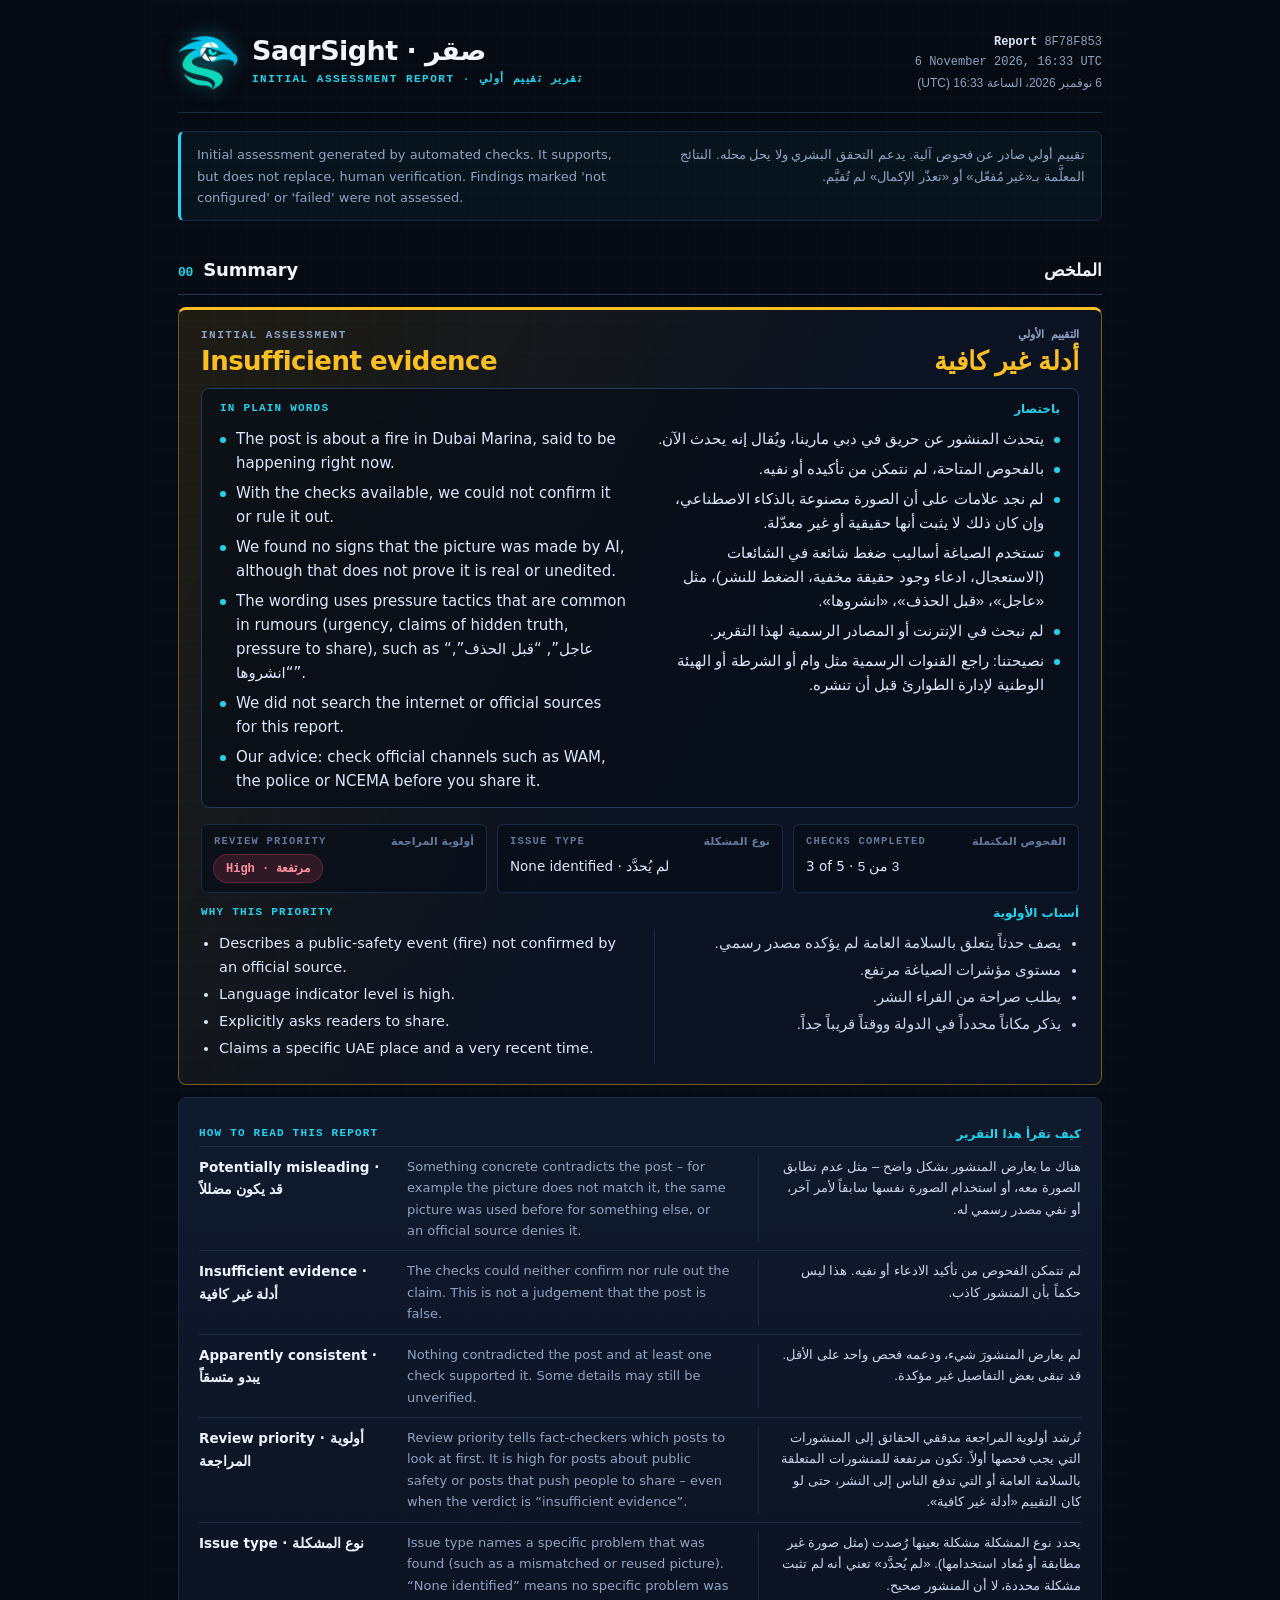
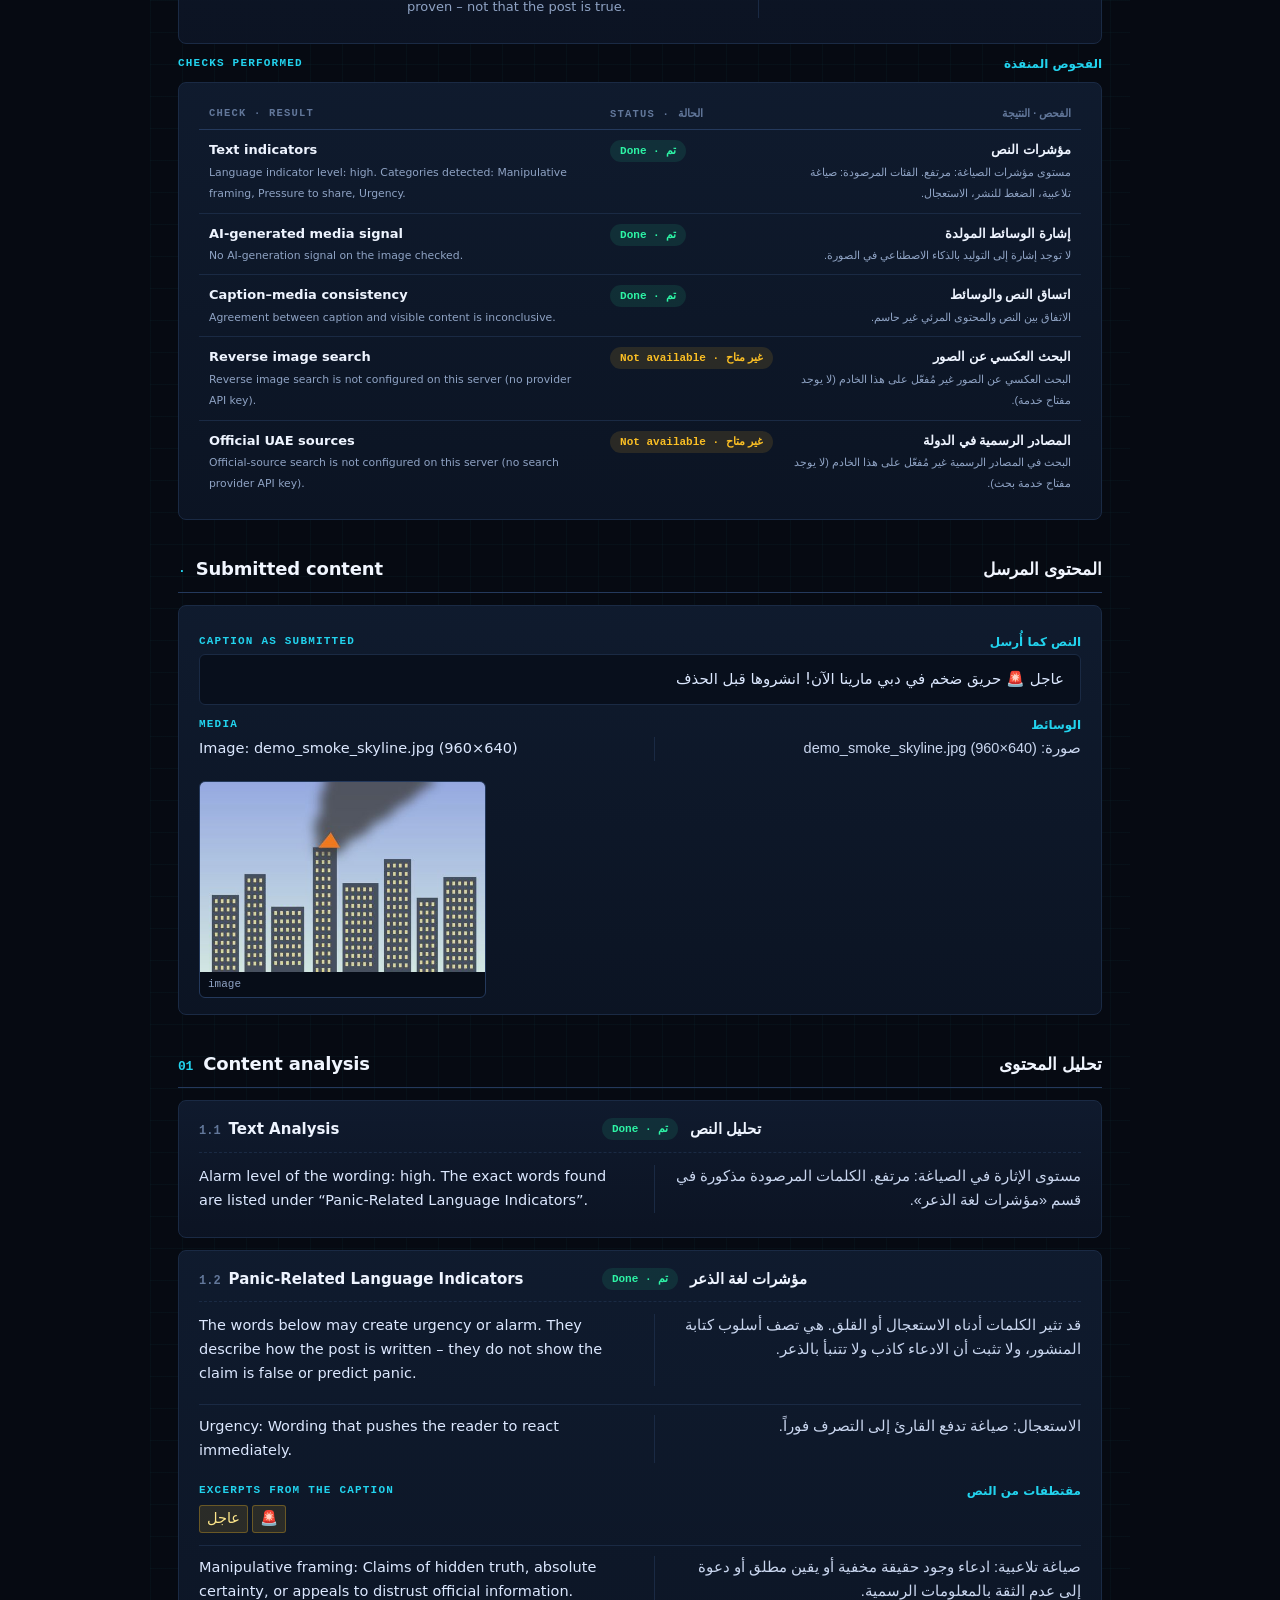
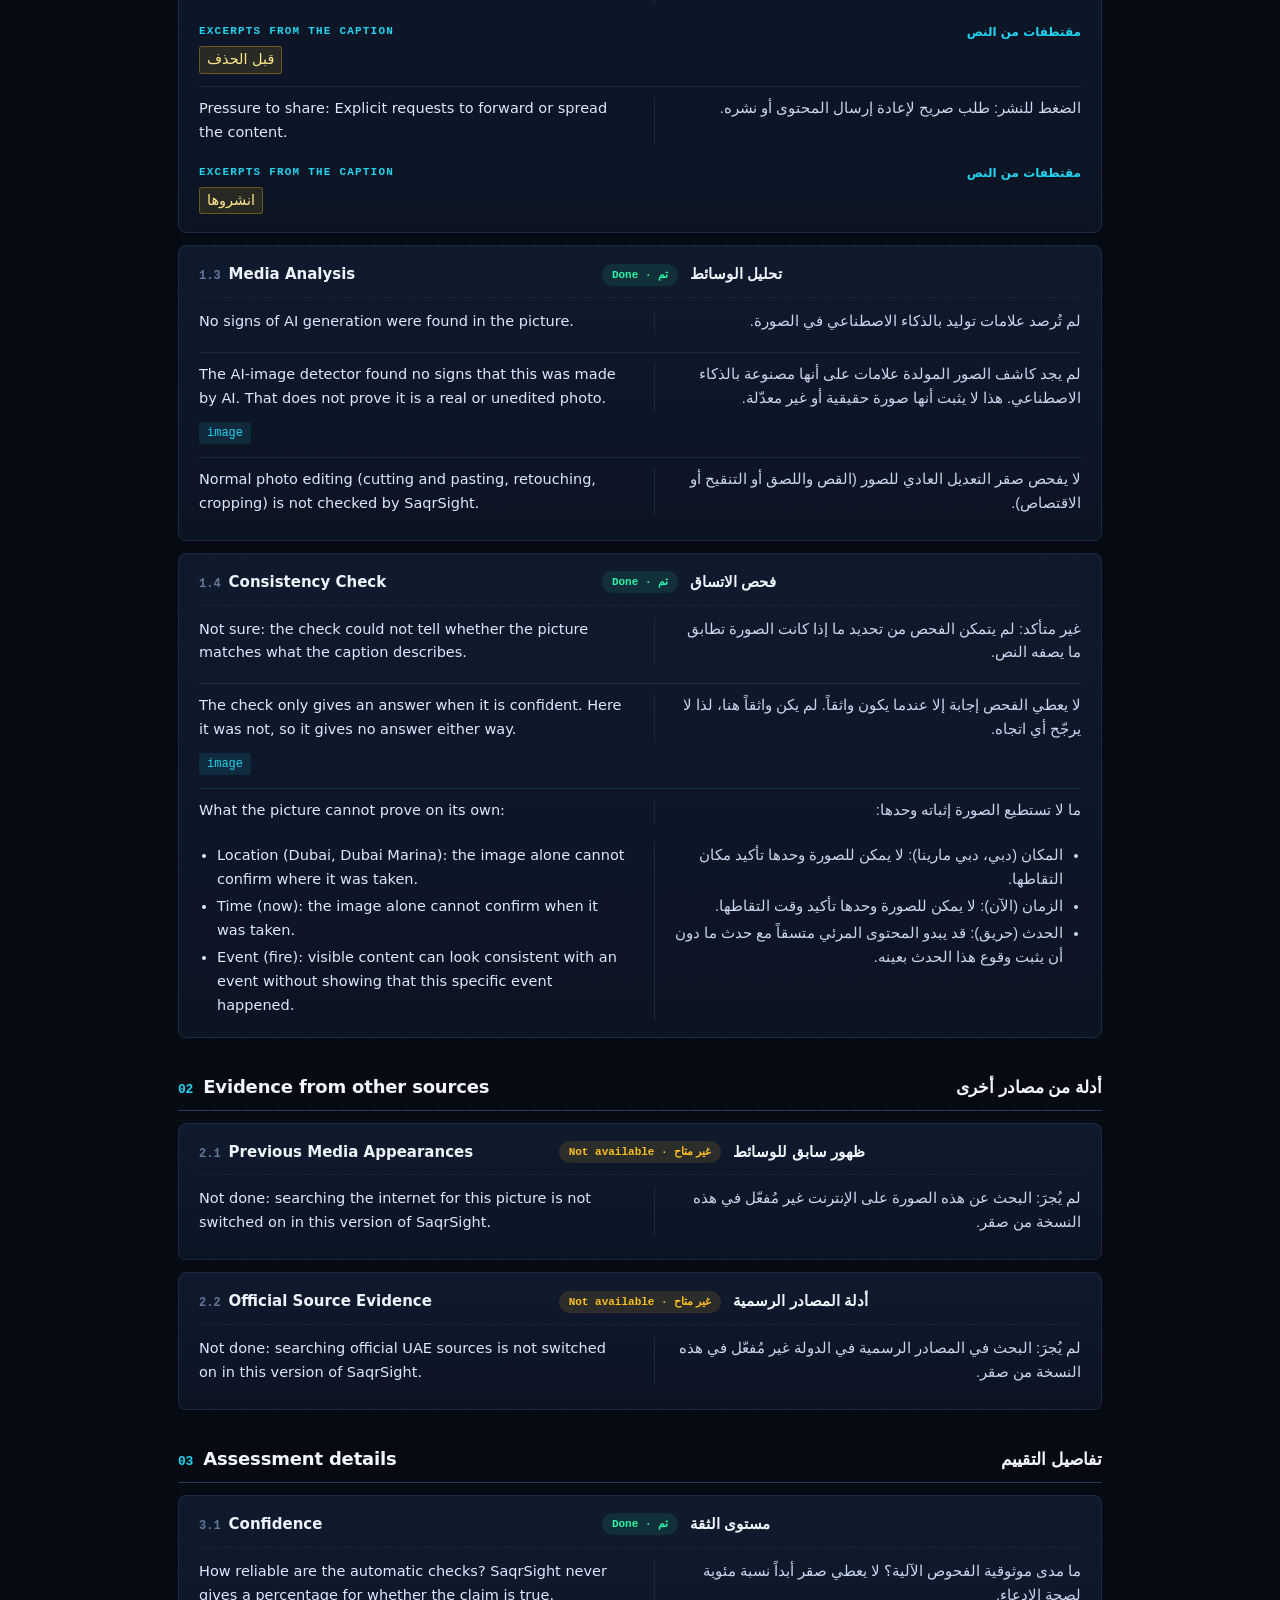
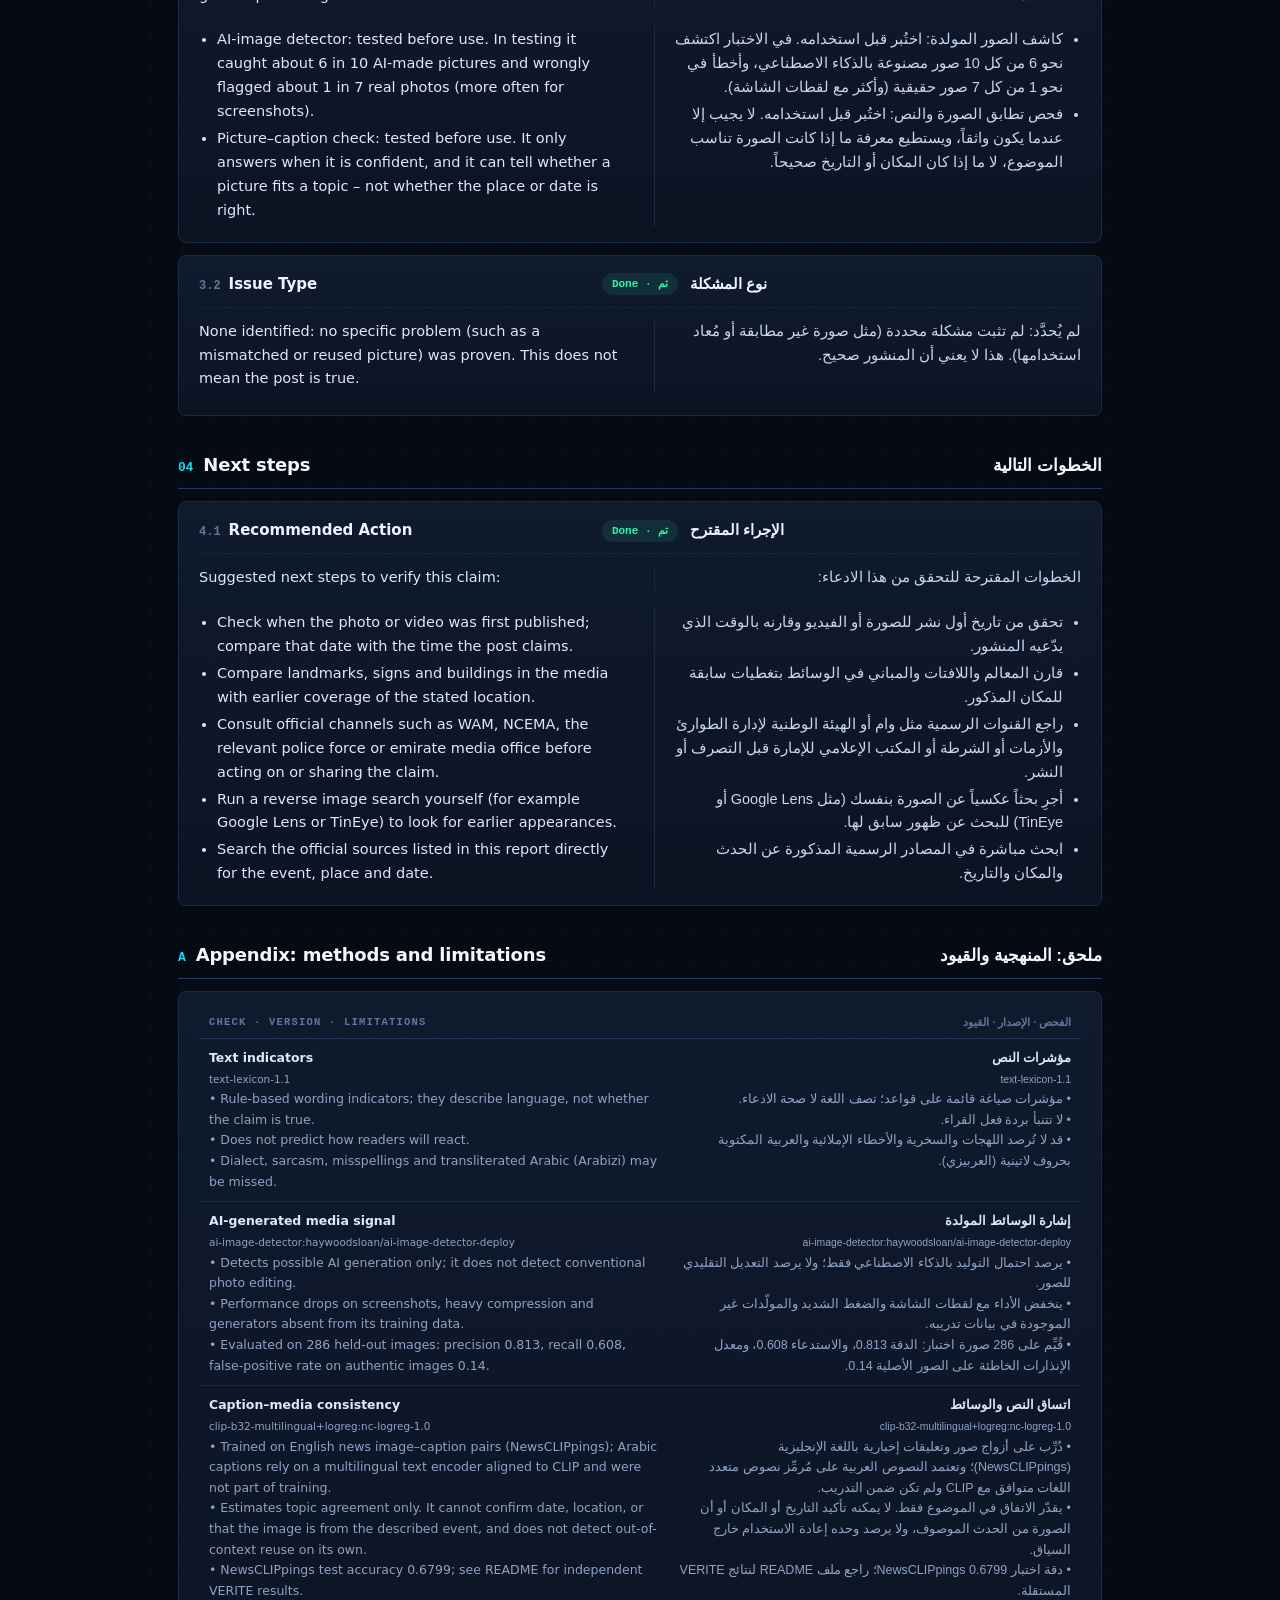
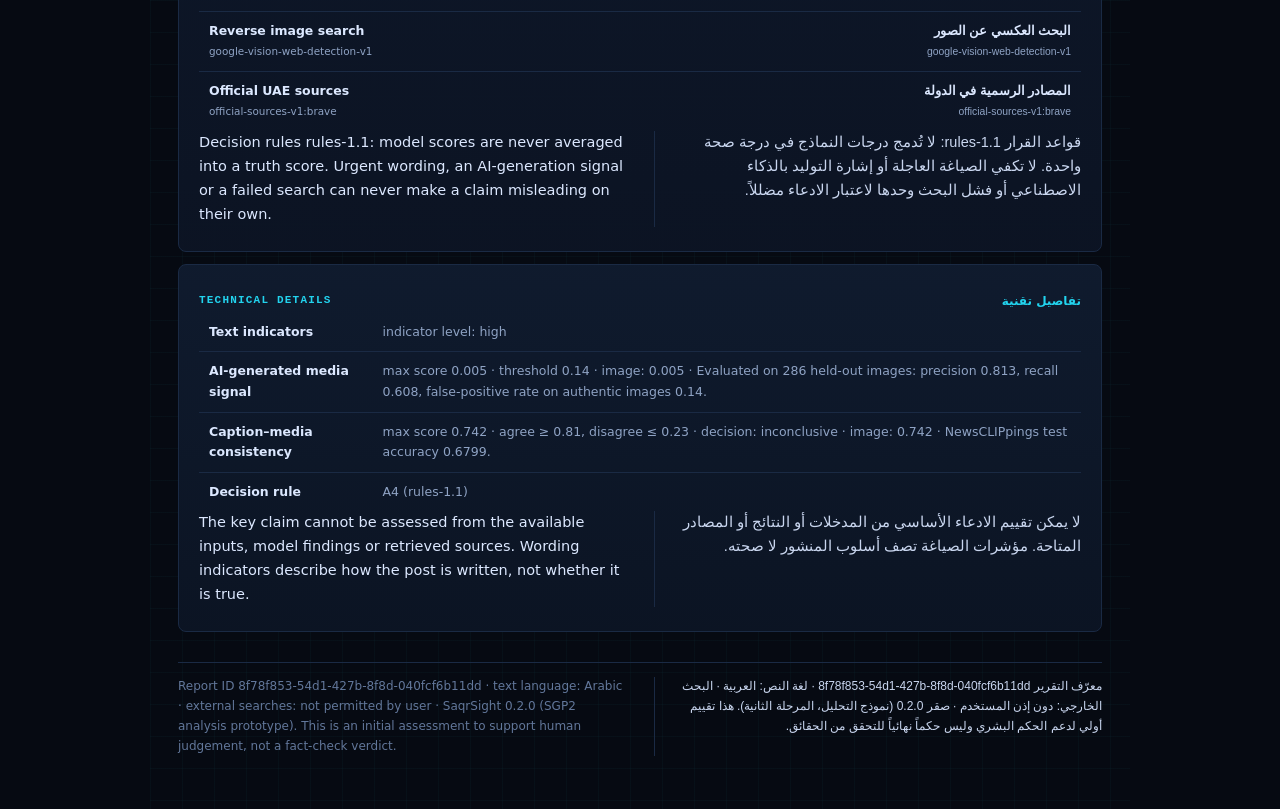
==== commit ee520608: "Text analysis for Senior Project 1: lexicon 1.1 (Gulf dialect), ML comparison, results report, real-" ====
--- a/samples/example_reports/ar-urgent-fire.html
+++ b/samples/example_reports/ar-urgent-fire.html
@@ -1,5 +1,5 @@
 <!doctype html><html lang="en"><meta charset="utf-8"><meta name="viewport" content="width=device-width,initial-scale=1">
-<title>SaqrSight report · 82ef361a</title><style>:root{--bg:#060a12;--panel:#0c1424;--panel2:#101b2f;--line:#1a2a44;--line2:#24395c;--ink:#dce8ff;--muted:#8fa3c4;
+<title>SaqrSight report · 8f78f853</title><style>:root{--bg:#060a12;--panel:#0c1424;--panel2:#101b2f;--line:#1a2a44;--line2:#24395c;--ink:#dce8ff;--muted:#8fa3c4;
 --dim:#62779a;--cyan:#22d3ee;--green:#2df5a6;--amber:#fbbf24;--red:#ff4d6d;--violet:#7c5cff;
 --mono:ui-monospace,'SF Mono',SFMono-Regular,Menlo,Consolas,monospace;
 --sans:system-ui,-apple-system,'Segoe UI','Geeza Pro','Noto Naskh Arabic',Tahoma,sans-serif}
@@ -132,7 +132,7 @@
 <body class="mode-both">
 <header class="mast"><div class="brand"><img src="[data-uri]" alt="SaqrSight logo"><div><h1>SaqrSight · صقر</h1>
 <small>INITIAL ASSESSMENT REPORT · تقرير تقييم أولي</small></div></div>
-<div class="mast-meta"><b>Report</b> 82EF361A<br>5 November 2026, 12:17 UTC<br><span dir="rtl">5 نوفمبر 2026، الساعة 12:17 (UTC)</span></div></header>
+<div class="mast-meta"><b>Report</b> 8F78F853<br>6 November 2026, 16:33 UTC<br><span dir="rtl">6 نوفمبر 2026، الساعة 16:33 (UTC)</span></div></header>
 <div class="notice"><div>Initial assessment generated by automated checks. It supports, but does not replace, human verification. Findings marked &#x27;not configured&#x27; or &#x27;failed&#x27; were not assessed.</div><div class="ar" dir="rtl">تقييم أولي صادر عن فحوص آلية. يدعم التحقق البشري ولا يحل محله. النتائج المعلَّمة بـ«غير مُفعّل» أو «تعذّر الإكمال» لم تُقيَّم.</div></div>
 <div class="part"><h2><span>00</span>Summary</h2><div class="ar" dir="rtl">الملخص</div></div>
 <section class="card summary v-insufficient_evidence"><div class="verdict"><div><div class="lbl">INITIAL ASSESSMENT</div><div class="val">Insufficient evidence</div></div><div class="ar" dir="rtl"><div class="lbl">التقييم الأولي</div><div class="val">أدلة غير كافية</div></div></div><div class="plainbox"><div class="sub-bi"><span>IN PLAIN WORDS</span><span class="ar" dir="rtl">باختصار</span></div><div class="bi"><ul class="plain" class="en"><li>The post is about a fire in Dubai Marina, said to be happening right now.</li><li>With the checks available, we could not confirm it or rule it out.</li><li>We found no signs that the picture was made by AI, although that does not prove it is real or unedited.</li><li>The wording uses pressure tactics that are common in rumours (urgency, claims of hidden truth, pressure to share), such as “عاجل”, “قبل الحذف”, “انشروها”.</li><li>We did not search the internet or official sources for this report.</li><li>Our advice: check official channels such as WAM, the police or NCEMA before you share it.</li></ul><ul class="plain" class="ar" dir="rtl"><li>يتحدث المنشور عن حريق في دبي مارينا، ويُقال إنه يحدث الآن.</li><li>بالفحوص المتاحة، لم نتمكن من تأكيده أو نفيه.</li><li>لم نجد علامات على أن الصورة مصنوعة بالذكاء الاصطناعي، وإن كان ذلك لا يثبت أنها حقيقية أو غير معدّلة.</li><li>تستخدم الصياغة أساليب ضغط شائعة في الشائعات (الاستعجال، ادعاء وجود حقيقة مخفية، الضغط للنشر)، مثل «⁨عاجل⁩»، «⁨قبل الحذف⁩»، «⁨انشروها⁩».</li><li>لم نبحث في الإنترنت أو المصادر الرسمية لهذا التقرير.</li><li>نصيحتنا: راجع القنوات الرسمية مثل وام أو الشرطة أو الهيئة الوطنية لإدارة الطوارئ قبل أن تنشره.</li></ul></div></div><div class="facts"><div class="fact"><div class="k"><span>REVIEW PRIORITY</span><span class="ar" dir="rtl">أولوية المراجعة</span></div><div class="v"><span class="prio high">High · <span dir="rtl">مرتفعة</span></span></div></div><div class="fact"><div class="k"><span>ISSUE TYPE</span><span class="ar" dir="rtl">نوع المشكلة</span></div><div class="v">None identified · <span dir="rtl">لم يُحدَّد</span></div></div><div class="fact"><div class="k"><span>CHECKS COMPLETED</span><span class="ar" dir="rtl">الفحوص المكتملة</span></div><div class="v">3 of 5 · <span dir="rtl">3 من 5</span></div></div></div><div class="sub-bi"><span>WHY THIS PRIORITY</span><span class="ar" dir="rtl">أسباب الأولوية</span></div><div class="bi"><ul class="en"><li>Describes a public-safety event (fire) not confirmed by an official source.</li><li>Language indicator level is high.</li><li>Explicitly asks readers to share.</li><li>Claims a specific UAE place and a very recent time.</li></ul><ul class="ar" dir="rtl"><li>يصف حدثاً يتعلق بالسلامة العامة لم يؤكده مصدر رسمي.</li><li>مستوى مؤشرات الصياغة مرتفع.</li><li>يطلب صراحة من القراء النشر.</li><li>يذكر مكاناً محدداً في الدولة ووقتاً قريباً جداً.</li></ul></div></section>
@@ -142,5 +142,5 @@
 <div class="part"><h2><span>·</span>Submitted content</h2><div class="ar" dir="rtl">المحتوى المرسل</div></div>
 <section class="card"><div class="sub-bi"><span>CAPTION AS SUBMITTED</span><span class="ar" dir="rtl">النص كما أُرسل</span></div><div class="caption" dir="auto">عاجل 🚨 حريق ضخم في دبي مارينا الآن! انشروها قبل الحذف</div><div class="sub-bi"><span>MEDIA</span><span class="ar" dir="rtl">الوسائط</span></div><div class="bi"><p class="en">Image: demo_smoke_skyline.jpg (960×640)</p><p class="ar" dir="rtl">صورة: ⁦demo_smoke_skyline.jpg (960×640)⁩</p></div><div class="media"><figure><img src="[data-uri]" alt="image"><figcaption>image</figcaption></figure></div></section>
 <div class="part"><h2><span>01</span>Content analysis</h2><div class="ar" dir="rtl">تحليل المحتوى</div></div><section class="card"><div class="card-head"><h3><span class="num">1.1</span>Text Analysis</h3><span class="status completed">Done · <span dir="rtl">تم</span></span><div class="ar" dir="rtl">تحليل النص</div></div><div class="bi"><p class="en">Alarm level of the wording: high. The exact words found are listed under “Panic-Related Language Indicators”.</p><p class="ar" dir="rtl">مستوى الإثارة في الصياغة: مرتفع. الكلمات المرصودة مذكورة في قسم «مؤشرات لغة الذعر».</p></div></section><section class="card"><div class="card-head"><h3><span class="num">1.2</span>Panic-Related Language Indicators</h3><span class="status completed">Done · <span dir="rtl">تم</span></span><div class="ar" dir="rtl">مؤشرات لغة الذعر</div></div><div class="bi"><p class="en">The words below may create urgency or alarm. They describe how the post is written – they do not show the claim is false or predict panic.</p><p class="ar" dir="rtl">قد تثير الكلمات أدناه الاستعجال أو القلق. هي تصف أسلوب كتابة المنشور، ولا تثبت أن الادعاء كاذب ولا تتنبأ بالذعر.</p></div><div class="finding"><div class="bi"><p class="en">Urgency: Wording that pushes the reader to react immediately.</p><p class="ar" dir="rtl">الاستعجال: صياغة تدفع القارئ إلى التصرف فوراً.</p></div><div class="sub-bi"><span>EXCERPTS FROM THE CAPTION</span><span class="ar" dir="rtl">مقتطفات من النص</span></div><div><q dir="auto">عاجل</q><q dir="auto">🚨</q></div></div><div class="finding"><div class="bi"><p class="en">Manipulative framing: Claims of hidden truth, absolute certainty, or appeals to distrust official information.</p><p class="ar" dir="rtl">صياغة تلاعبية: ادعاء وجود حقيقة مخفية أو يقين مطلق أو دعوة إلى عدم الثقة بالمعلومات الرسمية.</p></div><div class="sub-bi"><span>EXCERPTS FROM THE CAPTION</span><span class="ar" dir="rtl">مقتطفات من النص</span></div><div><q dir="auto">قبل الحذف</q></div></div><div class="finding"><div class="bi"><p class="en">Pressure to share: Explicit requests to forward or spread the content.</p><p class="ar" dir="rtl">الضغط للنشر: طلب صريح لإعادة إرسال المحتوى أو نشره.</p></div><div class="sub-bi"><span>EXCERPTS FROM THE CAPTION</span><span class="ar" dir="rtl">مقتطفات من النص</span></div><div><q dir="auto">انشروها</q></div></div></section><section class="card"><div class="card-head"><h3><span class="num">1.3</span>Media Analysis</h3><span class="status completed">Done · <span dir="rtl">تم</span></span><div class="ar" dir="rtl">تحليل الوسائط</div></div><div class="bi"><p class="en">No signs of AI generation were found in the picture.</p><p class="ar" dir="rtl">لم تُرصد علامات توليد بالذكاء الاصطناعي في الصورة.</p></div><div class="finding"><div class="bi"><p class="en">The AI-image detector found no signs that this was made by AI. That does not prove it is a real or unedited photo.</p><p class="ar" dir="rtl">لم يجد كاشف الصور المولدة علامات على أنها مصنوعة بالذكاء الاصطناعي. هذا لا يثبت أنها صورة حقيقية أو غير معدّلة.</p></div><div><span class="chip">image</span></div></div><div class="finding"><div class="bi"><p class="en">Normal photo editing (cutting and pasting, retouching, cropping) is not checked by SaqrSight.</p><p class="ar" dir="rtl">لا يفحص صقر التعديل العادي للصور (القص واللصق أو التنقيح أو الاقتصاص).</p></div></div></section><section class="card"><div class="card-head"><h3><span class="num">1.4</span>Consistency Check</h3><span class="status completed">Done · <span dir="rtl">تم</span></span><div class="ar" dir="rtl">فحص الاتساق</div></div><div class="bi"><p class="en">Not sure: the check could not tell whether the picture matches what the caption describes.</p><p class="ar" dir="rtl">غير متأكد: لم يتمكن الفحص من تحديد ما إذا كانت الصورة تطابق ما يصفه النص.</p></div><div class="finding"><div class="bi"><p class="en">The check only gives an answer when it is confident. Here it was not, so it gives no answer either way.</p><p class="ar" dir="rtl">لا يعطي الفحص إجابة إلا عندما يكون واثقاً. لم يكن واثقاً هنا، لذا لا يرجّح أي اتجاه.</p></div><div><span class="chip">image</span></div></div><div class="finding"><div class="bi"><p class="en">What the picture cannot prove on its own:</p><p class="ar" dir="rtl">ما لا تستطيع الصورة إثباته وحدها:</p></div><div class="bi"><ul class="en"><li>Location (Dubai, Dubai Marina): the image alone cannot confirm where it was taken.</li><li>Time (now): the image alone cannot confirm when it was taken.</li><li>Event (fire): visible content can look consistent with an event without showing that this specific event happened.</li></ul><ul class="ar" dir="rtl"><li>المكان (دبي، دبي مارينا): لا يمكن للصورة وحدها تأكيد مكان التقاطها.</li><li>الزمان (الآن): لا يمكن للصورة وحدها تأكيد وقت التقاطها.</li><li>الحدث (حريق): قد يبدو المحتوى المرئي متسقاً مع حدث ما دون أن يثبت وقوع هذا الحدث بعينه.</li></ul></div></div></section><div class="part"><h2><span>02</span>Evidence from other sources</h2><div class="ar" dir="rtl">أدلة من مصادر أخرى</div></div><section class="card"><div class="card-head"><h3><span class="num">2.1</span>Previous Media Appearances</h3><span class="status not_configured">Not available · <span dir="rtl">غير متاح</span></span><div class="ar" dir="rtl">ظهور سابق للوسائط</div></div><div class="bi"><p class="en">Not done: searching the internet for this picture is not switched on in this version of SaqrSight.</p><p class="ar" dir="rtl">لم يُجرَ: البحث عن هذه الصورة على الإنترنت غير مُفعّل في هذه النسخة من صقر.</p></div></section><section class="card"><div class="card-head"><h3><span class="num">2.2</span>Official Source Evidence</h3><span class="status not_configured">Not available · <span dir="rtl">غير متاح</span></span><div class="ar" dir="rtl">أدلة المصادر الرسمية</div></div><div class="bi"><p class="en">Not done: searching official UAE sources is not switched on in this version of SaqrSight.</p><p class="ar" dir="rtl">لم يُجرَ: البحث في المصادر الرسمية في الدولة غير مُفعّل في هذه النسخة من صقر.</p></div></section><div class="part"><h2><span>03</span>Assessment details</h2><div class="ar" dir="rtl">تفاصيل التقييم</div></div><section class="card"><div class="card-head"><h3><span class="num">3.1</span>Confidence</h3><span class="status completed">Done · <span dir="rtl">تم</span></span><div class="ar" dir="rtl">مستوى الثقة</div></div><div class="bi"><p class="en">How reliable are the automatic checks? SaqrSight never gives a percentage for whether the claim is true.</p><p class="ar" dir="rtl">ما مدى موثوقية الفحوص الآلية؟ لا يعطي صقر أبداً نسبة مئوية لصحة الادعاء.</p></div><div class="bi"><ul class="en"><li>AI-image detector: tested before use. In testing it caught about 6 in 10 AI-made pictures and wrongly flagged about 1 in 7 real photos (more often for screenshots).</li><li>Picture–caption check: tested before use. It only answers when it is confident, and it can tell whether a picture fits a topic – not whether the place or date is right.</li></ul><ul class="ar" dir="rtl"><li>كاشف الصور المولدة: اختُبر قبل استخدامه. في الاختبار اكتشف نحو 6 من كل 10 صور مصنوعة بالذكاء الاصطناعي، وأخطأ في نحو 1 من كل 7 صور حقيقية (وأكثر مع لقطات الشاشة).</li><li>فحص تطابق الصورة والنص: اختُبر قبل استخدامه. لا يجيب إلا عندما يكون واثقاً، ويستطيع معرفة ما إذا كانت الصورة تناسب الموضوع، لا ما إذا كان المكان أو التاريخ صحيحاً.</li></ul></div></section><section class="card"><div class="card-head"><h3><span class="num">3.2</span>Issue Type</h3><span class="status completed">Done · <span dir="rtl">تم</span></span><div class="ar" dir="rtl">نوع المشكلة</div></div><div class="bi"><p class="en">None identified: no specific problem (such as a mismatched or reused picture) was proven. This does not mean the post is true.</p><p class="ar" dir="rtl">لم يُحدَّد: لم تثبت مشكلة محددة (مثل صورة غير مطابقة أو مُعاد استخدامها). هذا لا يعني أن المنشور صحيح.</p></div></section><div class="part"><h2><span>04</span>Next steps</h2><div class="ar" dir="rtl">الخطوات التالية</div></div><section class="card"><div class="card-head"><h3><span class="num">4.1</span>Recommended Action</h3><span class="status completed">Done · <span dir="rtl">تم</span></span><div class="ar" dir="rtl">الإجراء المقترح</div></div><div class="bi"><p class="en">Suggested next steps to verify this claim:</p><p class="ar" dir="rtl">الخطوات المقترحة للتحقق من هذا الادعاء:</p></div><div class="bi"><ul class="en"><li>Check when the photo or video was first published; compare that date with the time the post claims.</li><li>Compare landmarks, signs and buildings in the media with earlier coverage of the stated location.</li><li>Consult official channels such as WAM, NCEMA, the relevant police force or emirate media office before acting on or sharing the claim.</li><li>Run a reverse image search yourself (for example Google Lens or TinEye) to look for earlier appearances.</li><li>Search the official sources listed in this report directly for the event, place and date.</li></ul><ul class="ar" dir="rtl"><li>تحقق من تاريخ أول نشر للصورة أو الفيديو وقارنه بالوقت الذي يدّعيه المنشور.</li><li>قارن المعالم واللافتات والمباني في الوسائط بتغطيات سابقة للمكان المذكور.</li><li>راجع القنوات الرسمية مثل وام أو الهيئة الوطنية لإدارة الطوارئ والأزمات أو الشرطة أو المكتب الإعلامي للإمارة قبل التصرف أو النشر.</li><li>أجرِ بحثاً عكسياً عن الصورة بنفسك (مثل Google Lens أو TinEye) للبحث عن ظهور سابق لها.</li><li>ابحث مباشرة في المصادر الرسمية المذكورة عن الحدث والمكان والتاريخ.</li></ul></div></section>
-<div class="part"><h2><span>A</span>Appendix: methods and limitations</h2><div class="ar" dir="rtl">ملحق: المنهجية والقيود</div></div><section class="card appx"><table><thead><tr><th>CHECK · VERSION · LIMITATIONS</th><th class="ar">الفحص · الإصدار · القيود</th></tr></thead><tbody><tr><td><span class="name">Text indicators</span><br><small>text-lexicon-1.0</small><div>• Rule-based wording indicators; they describe language, not whether the claim is true.</div><div>• Does not predict how readers will react.</div><div>• Dialect, sarcasm, misspellings and transliterated Arabic (Arabizi) may be missed.</div></td><td class="ar" dir="rtl"><span class="name">مؤشرات النص</span><br><small>text-lexicon-1.0</small><div>• مؤشرات صياغة قائمة على قواعد؛ تصف اللغة لا صحة الادعاء.</div><div>• لا تتنبأ بردة فعل القراء.</div><div>• قد لا تُرصد اللهجات والسخرية والأخطاء الإملائية والعربية المكتوبة بحروف لاتينية (العربيزي).</div></td></tr><tr><td><span class="name">AI-generated media signal</span><br><small>ai-image-detector:haywoodsloan/ai-image-detector-deploy</small><div>• Detects possible AI generation only; it does not detect conventional photo editing.</div><div>• Performance drops on screenshots, heavy compression and generators absent from its training data.</div><div>• Evaluated on 286 held-out images: precision 0.813, recall 0.608, false-positive rate on authentic images 0.14.</div></td><td class="ar" dir="rtl"><span class="name">إشارة الوسائط المولدة</span><br><small>ai-image-detector:haywoodsloan/ai-image-detector-deploy</small><div>• يرصد احتمال التوليد بالذكاء الاصطناعي فقط؛ ولا يرصد التعديل التقليدي للصور.</div><div>• ينخفض الأداء مع لقطات الشاشة والضغط الشديد والمولّدات غير الموجودة في بيانات تدريبه.</div><div>• قُيِّم على 286 صورة اختبار: الدقة 0.813، والاستدعاء 0.608، ومعدل الإنذارات الخاطئة على الصور الأصلية 0.14.</div></td></tr><tr><td><span class="name">Caption–media consistency</span><br><small>clip-b32-multilingual+logreg:nc-logreg-1.0</small><div>• Trained on English news image–caption pairs (NewsCLIPpings); Arabic captions rely on a multilingual text encoder aligned to CLIP and were not part of training.</div><div>• Estimates topic agreement only. It cannot confirm date, location, or that the image is from the described event, and does not detect out-of-context reuse on its own.</div><div>• NewsCLIPpings test accuracy 0.6799; see README for independent VERITE results.</div></td><td class="ar" dir="rtl"><span class="name">اتساق النص والوسائط</span><br><small>clip-b32-multilingual+logreg:nc-logreg-1.0</small><div>• دُرِّب على أزواج صور وتعليقات إخبارية باللغة الإنجليزية (NewsCLIPpings)؛ وتعتمد النصوص العربية على مُرمِّز نصوص متعدد اللغات متوافق مع CLIP ولم تكن ضمن التدريب.</div><div>• يقدّر الاتفاق في الموضوع فقط. لا يمكنه تأكيد التاريخ أو المكان أو أن الصورة من الحدث الموصوف، ولا يرصد وحده إعادة الاستخدام خارج السياق.</div><div>• دقة اختبار NewsCLIPpings 0.6799؛ راجع ملف README لنتائج VERITE المستقلة.</div></td></tr><tr><td><span class="name">Reverse image search</span><br><small>google-vision-web-detection-v1</small></td><td class="ar" dir="rtl"><span class="name">البحث العكسي عن الصور</span><br><small>google-vision-web-detection-v1</small></td></tr><tr><td><span class="name">Official UAE sources</span><br><small>official-sources-v1:brave</small></td><td class="ar" dir="rtl"><span class="name">المصادر الرسمية في الدولة</span><br><small>official-sources-v1:brave</small></td></tr></tbody></table><div class="bi"><p class="en">Decision rules rules-1.1: model scores are never averaged into a truth score. Urgent wording, an AI-generation signal or a failed search can never make a claim misleading on their own.</p><p class="ar" dir="rtl">قواعد القرار rules-1.1: لا تُدمج درجات النماذج في درجة صحة واحدة. لا تكفي الصياغة العاجلة أو إشارة التوليد بالذكاء الاصطناعي أو فشل البحث وحدها لاعتبار الادعاء مضللاً.</p></div></section><section class="card appx"><div class="sub-bi"><span>TECHNICAL DETAILS</span><span class="ar" dir="rtl">تفاصيل تقنية</span></div><table><tbody><tr><td><span class="name">Text indicators</span></td><td dir="ltr">indicator level: high</td></tr><tr><td><span class="name">AI-generated media signal</span></td><td dir="ltr">max score 0.005 · threshold 0.14 · image: 0.005 · Evaluated on 286 held-out images: precision 0.813, recall 0.608, false-positive rate on authentic images 0.14.</td></tr><tr><td><span class="name">Caption–media consistency</span></td><td dir="ltr">max score 0.742 · agree ≥ 0.81, disagree ≤ 0.23 · decision: inconclusive · image: 0.742 · NewsCLIPpings test accuracy 0.6799.</td></tr><tr><td><span class="name">Decision rule</span></td><td dir="ltr">A4 (rules-1.1)</td></tr></tbody></table><div class="bi"><p class="en">The key claim cannot be assessed from the available inputs, model findings or retrieved sources. Wording indicators describe how the post is written, not whether it is true.</p><p class="ar" dir="rtl">لا يمكن تقييم الادعاء الأساسي من المدخلات أو النتائج أو المصادر المتاحة. مؤشرات الصياغة تصف أسلوب المنشور لا صحته.</p></div></section>
-<footer><div class="bi"><div class="en">Report ID 82ef361a-1b36-481e-8f32-a2a5277355f4 · text language: Arabic · external searches: not permitted by user · SaqrSight 0.2.0 (SGP2 analysis prototype). This is an initial assessment to support human judgement, not a fact-check verdict.</div><div class="ar" dir="rtl">معرّف التقرير 82ef361a-1b36-481e-8f32-a2a5277355f4 · لغة النص: العربية · البحث الخارجي: دون إذن المستخدم · صقر 0.2.0 (نموذج التحليل، المرحلة الثانية). هذا تقييم أولي لدعم الحكم البشري وليس حكماً نهائياً للتحقق من الحقائق.</div></div></footer></body></html>+<div class="part"><h2><span>A</span>Appendix: methods and limitations</h2><div class="ar" dir="rtl">ملحق: المنهجية والقيود</div></div><section class="card appx"><table><thead><tr><th>CHECK · VERSION · LIMITATIONS</th><th class="ar">الفحص · الإصدار · القيود</th></tr></thead><tbody><tr><td><span class="name">Text indicators</span><br><small>text-lexicon-1.1</small><div>• Rule-based wording indicators; they describe language, not whether the claim is true.</div><div>• Does not predict how readers will react.</div><div>• Dialect, sarcasm, misspellings and transliterated Arabic (Arabizi) may be missed.</div></td><td class="ar" dir="rtl"><span class="name">مؤشرات النص</span><br><small>text-lexicon-1.1</small><div>• مؤشرات صياغة قائمة على قواعد؛ تصف اللغة لا صحة الادعاء.</div><div>• لا تتنبأ بردة فعل القراء.</div><div>• قد لا تُرصد اللهجات والسخرية والأخطاء الإملائية والعربية المكتوبة بحروف لاتينية (العربيزي).</div></td></tr><tr><td><span class="name">AI-generated media signal</span><br><small>ai-image-detector:haywoodsloan/ai-image-detector-deploy</small><div>• Detects possible AI generation only; it does not detect conventional photo editing.</div><div>• Performance drops on screenshots, heavy compression and generators absent from its training data.</div><div>• Evaluated on 286 held-out images: precision 0.813, recall 0.608, false-positive rate on authentic images 0.14.</div></td><td class="ar" dir="rtl"><span class="name">إشارة الوسائط المولدة</span><br><small>ai-image-detector:haywoodsloan/ai-image-detector-deploy</small><div>• يرصد احتمال التوليد بالذكاء الاصطناعي فقط؛ ولا يرصد التعديل التقليدي للصور.</div><div>• ينخفض الأداء مع لقطات الشاشة والضغط الشديد والمولّدات غير الموجودة في بيانات تدريبه.</div><div>• قُيِّم على 286 صورة اختبار: الدقة 0.813، والاستدعاء 0.608، ومعدل الإنذارات الخاطئة على الصور الأصلية 0.14.</div></td></tr><tr><td><span class="name">Caption–media consistency</span><br><small>clip-b32-multilingual+logreg:nc-logreg-1.0</small><div>• Trained on English news image–caption pairs (NewsCLIPpings); Arabic captions rely on a multilingual text encoder aligned to CLIP and were not part of training.</div><div>• Estimates topic agreement only. It cannot confirm date, location, or that the image is from the described event, and does not detect out-of-context reuse on its own.</div><div>• NewsCLIPpings test accuracy 0.6799; see README for independent VERITE results.</div></td><td class="ar" dir="rtl"><span class="name">اتساق النص والوسائط</span><br><small>clip-b32-multilingual+logreg:nc-logreg-1.0</small><div>• دُرِّب على أزواج صور وتعليقات إخبارية باللغة الإنجليزية (NewsCLIPpings)؛ وتعتمد النصوص العربية على مُرمِّز نصوص متعدد اللغات متوافق مع CLIP ولم تكن ضمن التدريب.</div><div>• يقدّر الاتفاق في الموضوع فقط. لا يمكنه تأكيد التاريخ أو المكان أو أن الصورة من الحدث الموصوف، ولا يرصد وحده إعادة الاستخدام خارج السياق.</div><div>• دقة اختبار NewsCLIPpings 0.6799؛ راجع ملف README لنتائج VERITE المستقلة.</div></td></tr><tr><td><span class="name">Reverse image search</span><br><small>google-vision-web-detection-v1</small></td><td class="ar" dir="rtl"><span class="name">البحث العكسي عن الصور</span><br><small>google-vision-web-detection-v1</small></td></tr><tr><td><span class="name">Official UAE sources</span><br><small>official-sources-v1:brave</small></td><td class="ar" dir="rtl"><span class="name">المصادر الرسمية في الدولة</span><br><small>official-sources-v1:brave</small></td></tr></tbody></table><div class="bi"><p class="en">Decision rules rules-1.1: model scores are never averaged into a truth score. Urgent wording, an AI-generation signal or a failed search can never make a claim misleading on their own.</p><p class="ar" dir="rtl">قواعد القرار rules-1.1: لا تُدمج درجات النماذج في درجة صحة واحدة. لا تكفي الصياغة العاجلة أو إشارة التوليد بالذكاء الاصطناعي أو فشل البحث وحدها لاعتبار الادعاء مضللاً.</p></div></section><section class="card appx"><div class="sub-bi"><span>TECHNICAL DETAILS</span><span class="ar" dir="rtl">تفاصيل تقنية</span></div><table><tbody><tr><td><span class="name">Text indicators</span></td><td dir="ltr">indicator level: high</td></tr><tr><td><span class="name">AI-generated media signal</span></td><td dir="ltr">max score 0.005 · threshold 0.14 · image: 0.005 · Evaluated on 286 held-out images: precision 0.813, recall 0.608, false-positive rate on authentic images 0.14.</td></tr><tr><td><span class="name">Caption–media consistency</span></td><td dir="ltr">max score 0.742 · agree ≥ 0.81, disagree ≤ 0.23 · decision: inconclusive · image: 0.742 · NewsCLIPpings test accuracy 0.6799.</td></tr><tr><td><span class="name">Decision rule</span></td><td dir="ltr">A4 (rules-1.1)</td></tr></tbody></table><div class="bi"><p class="en">The key claim cannot be assessed from the available inputs, model findings or retrieved sources. Wording indicators describe how the post is written, not whether it is true.</p><p class="ar" dir="rtl">لا يمكن تقييم الادعاء الأساسي من المدخلات أو النتائج أو المصادر المتاحة. مؤشرات الصياغة تصف أسلوب المنشور لا صحته.</p></div></section>
+<footer><div class="bi"><div class="en">Report ID 8f78f853-54d1-427b-8f8d-040fcf6b11dd · text language: Arabic · external searches: not permitted by user · SaqrSight 0.2.0 (SGP2 analysis prototype). This is an initial assessment to support human judgement, not a fact-check verdict.</div><div class="ar" dir="rtl">معرّف التقرير 8f78f853-54d1-427b-8f8d-040fcf6b11dd · لغة النص: العربية · البحث الخارجي: دون إذن المستخدم · صقر 0.2.0 (نموذج التحليل، المرحلة الثانية). هذا تقييم أولي لدعم الحكم البشري وليس حكماً نهائياً للتحقق من الحقائق.</div></div></footer></body></html>
